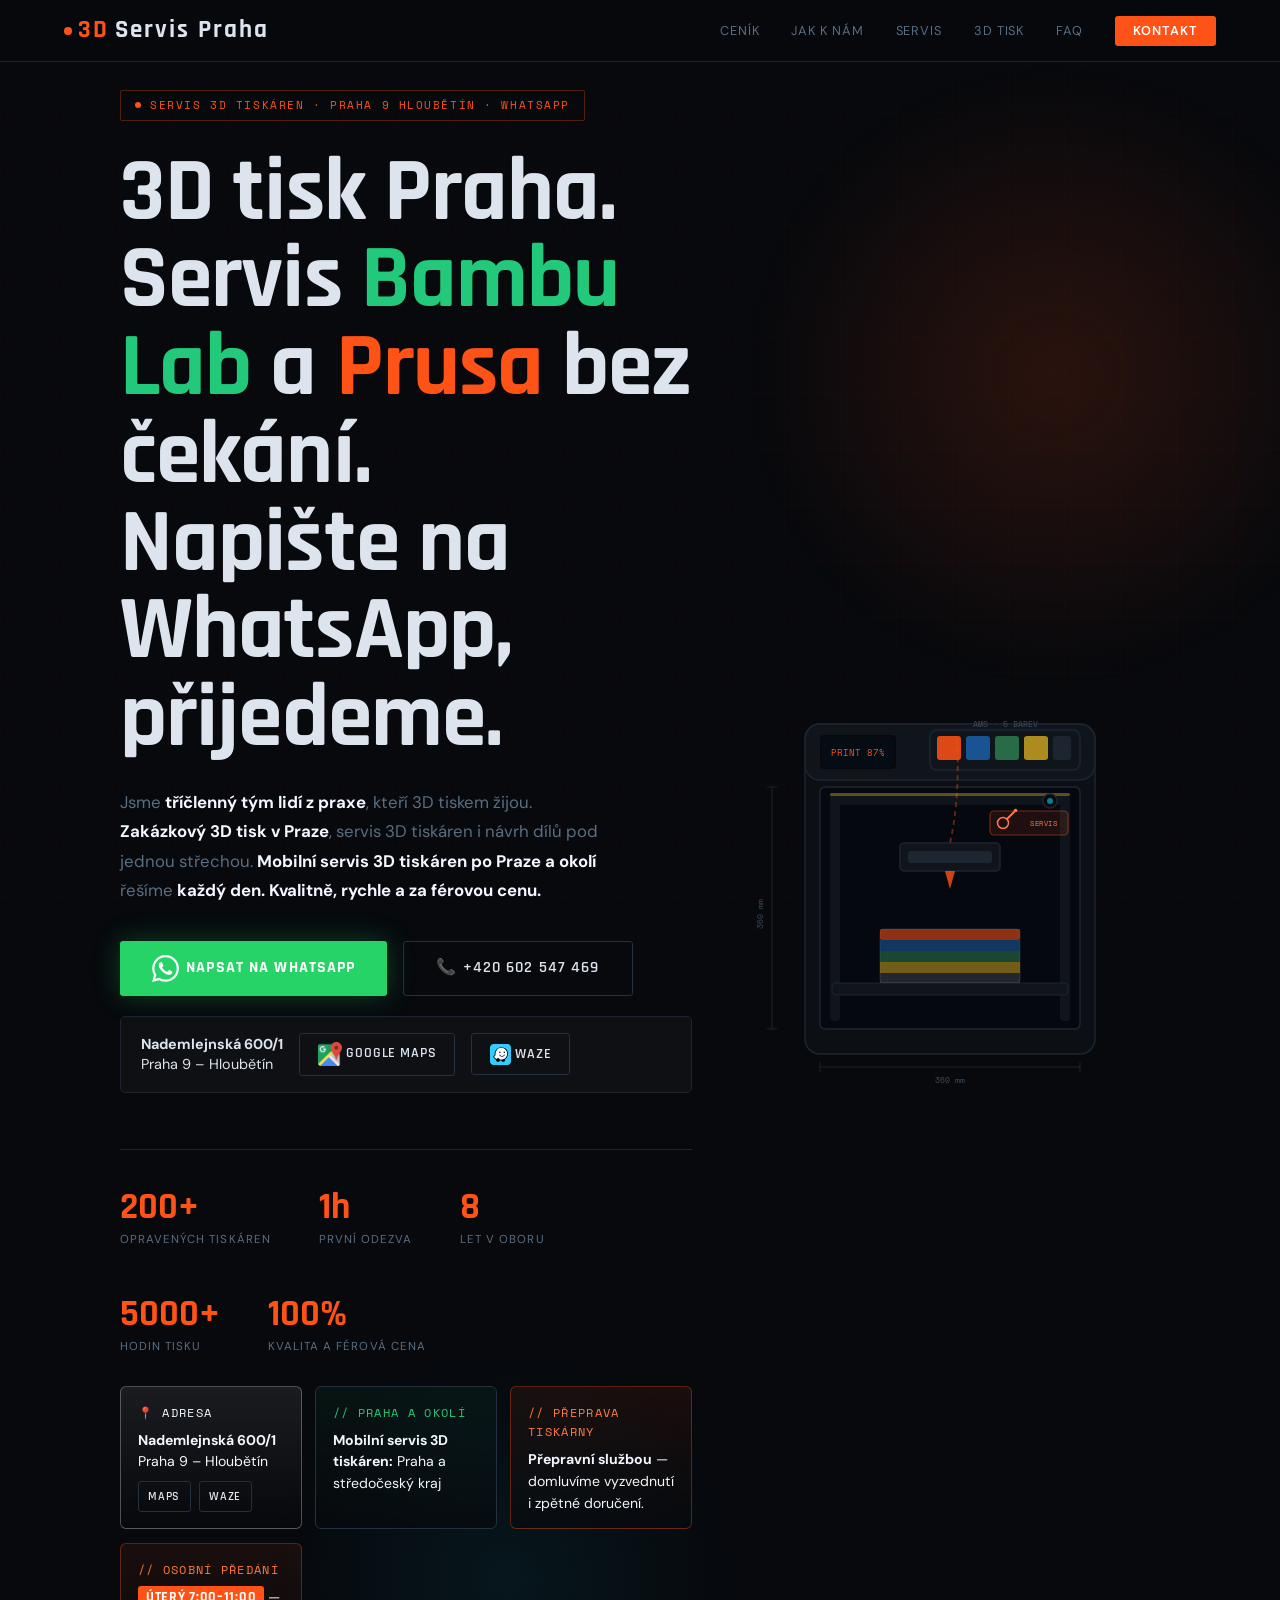
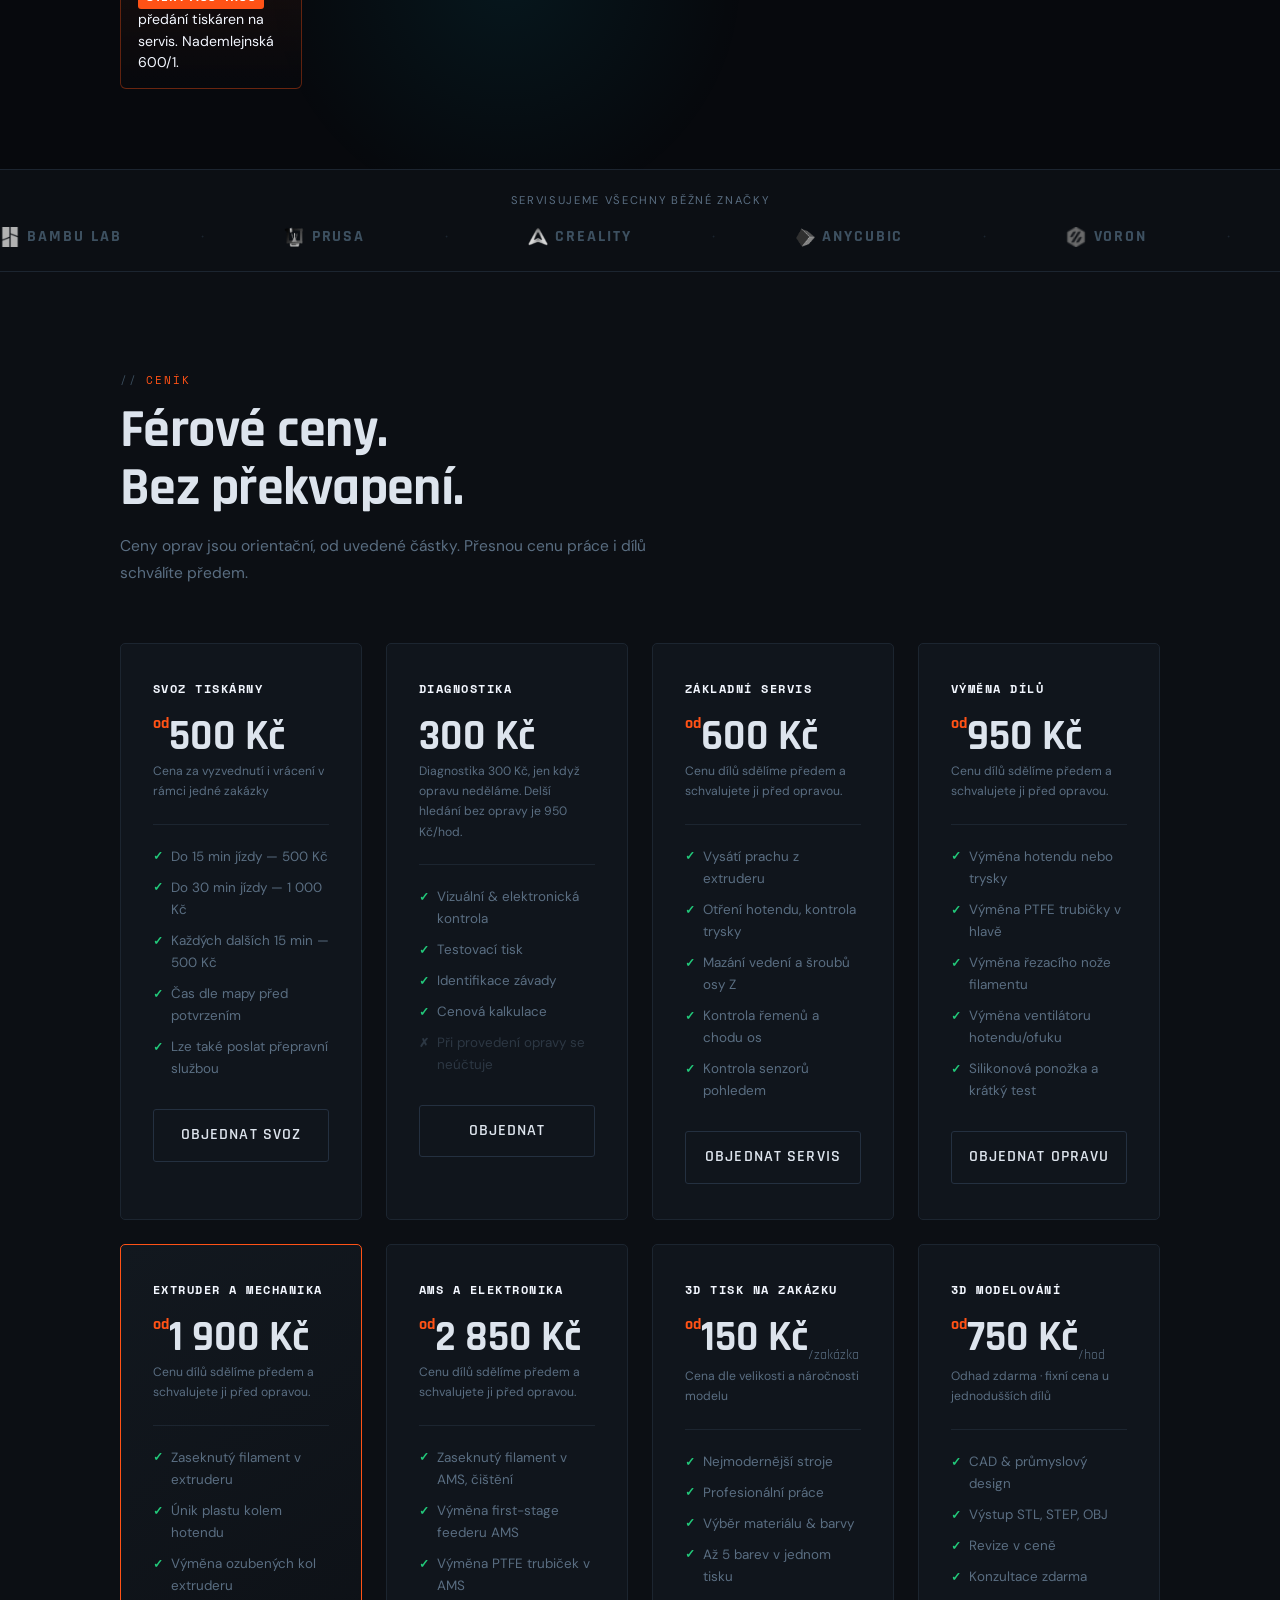
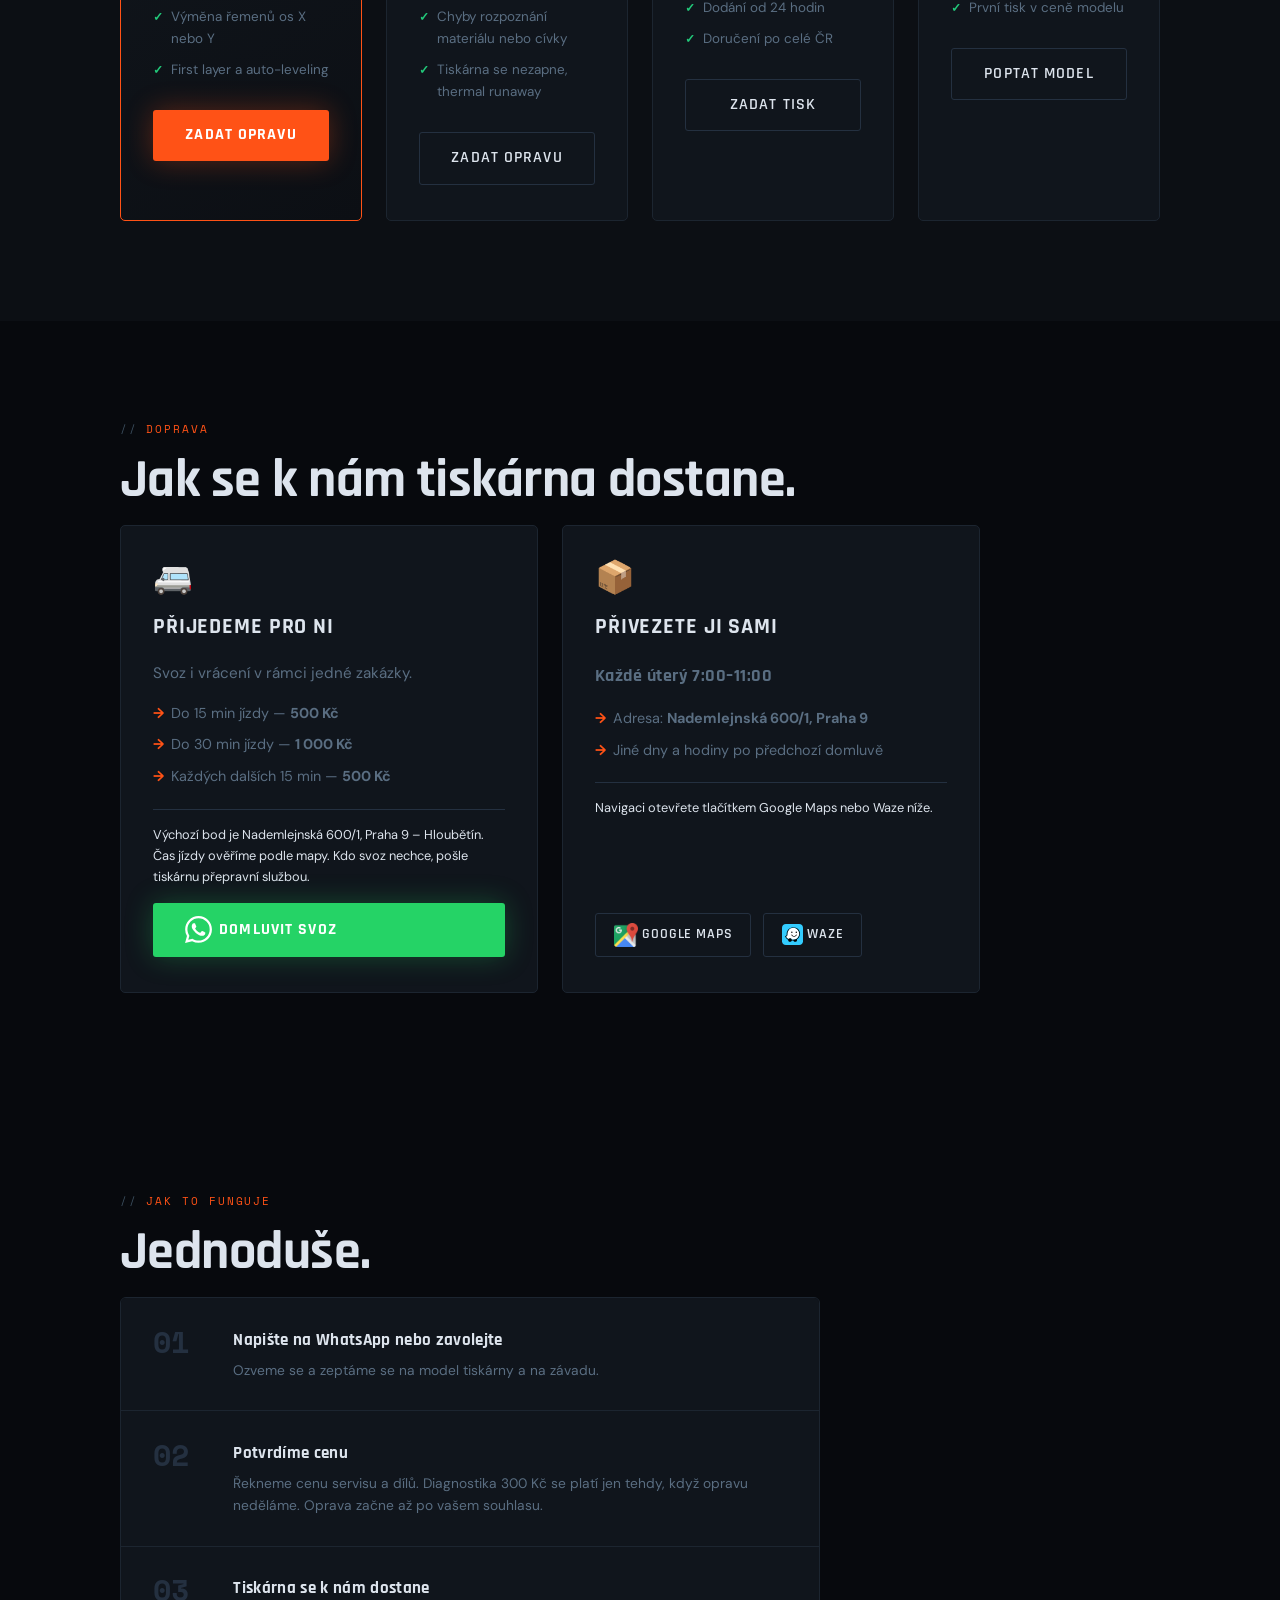
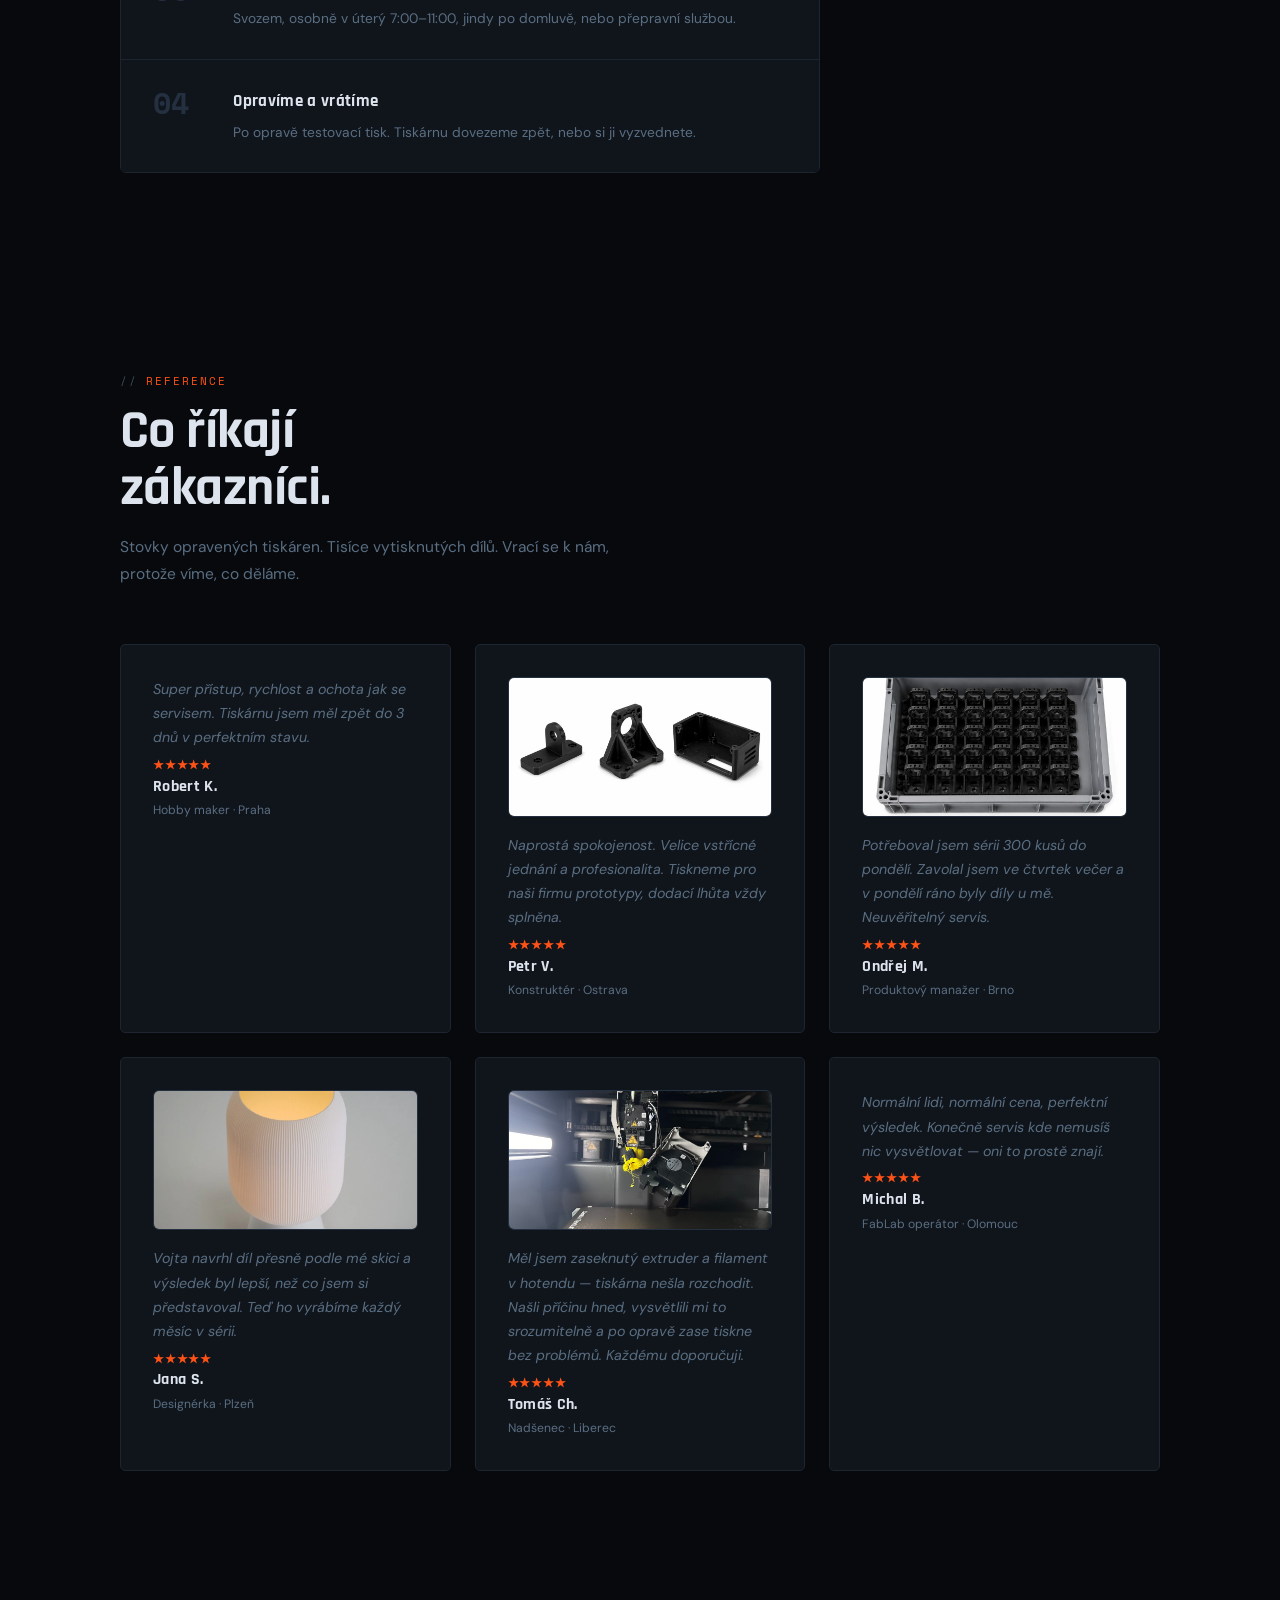
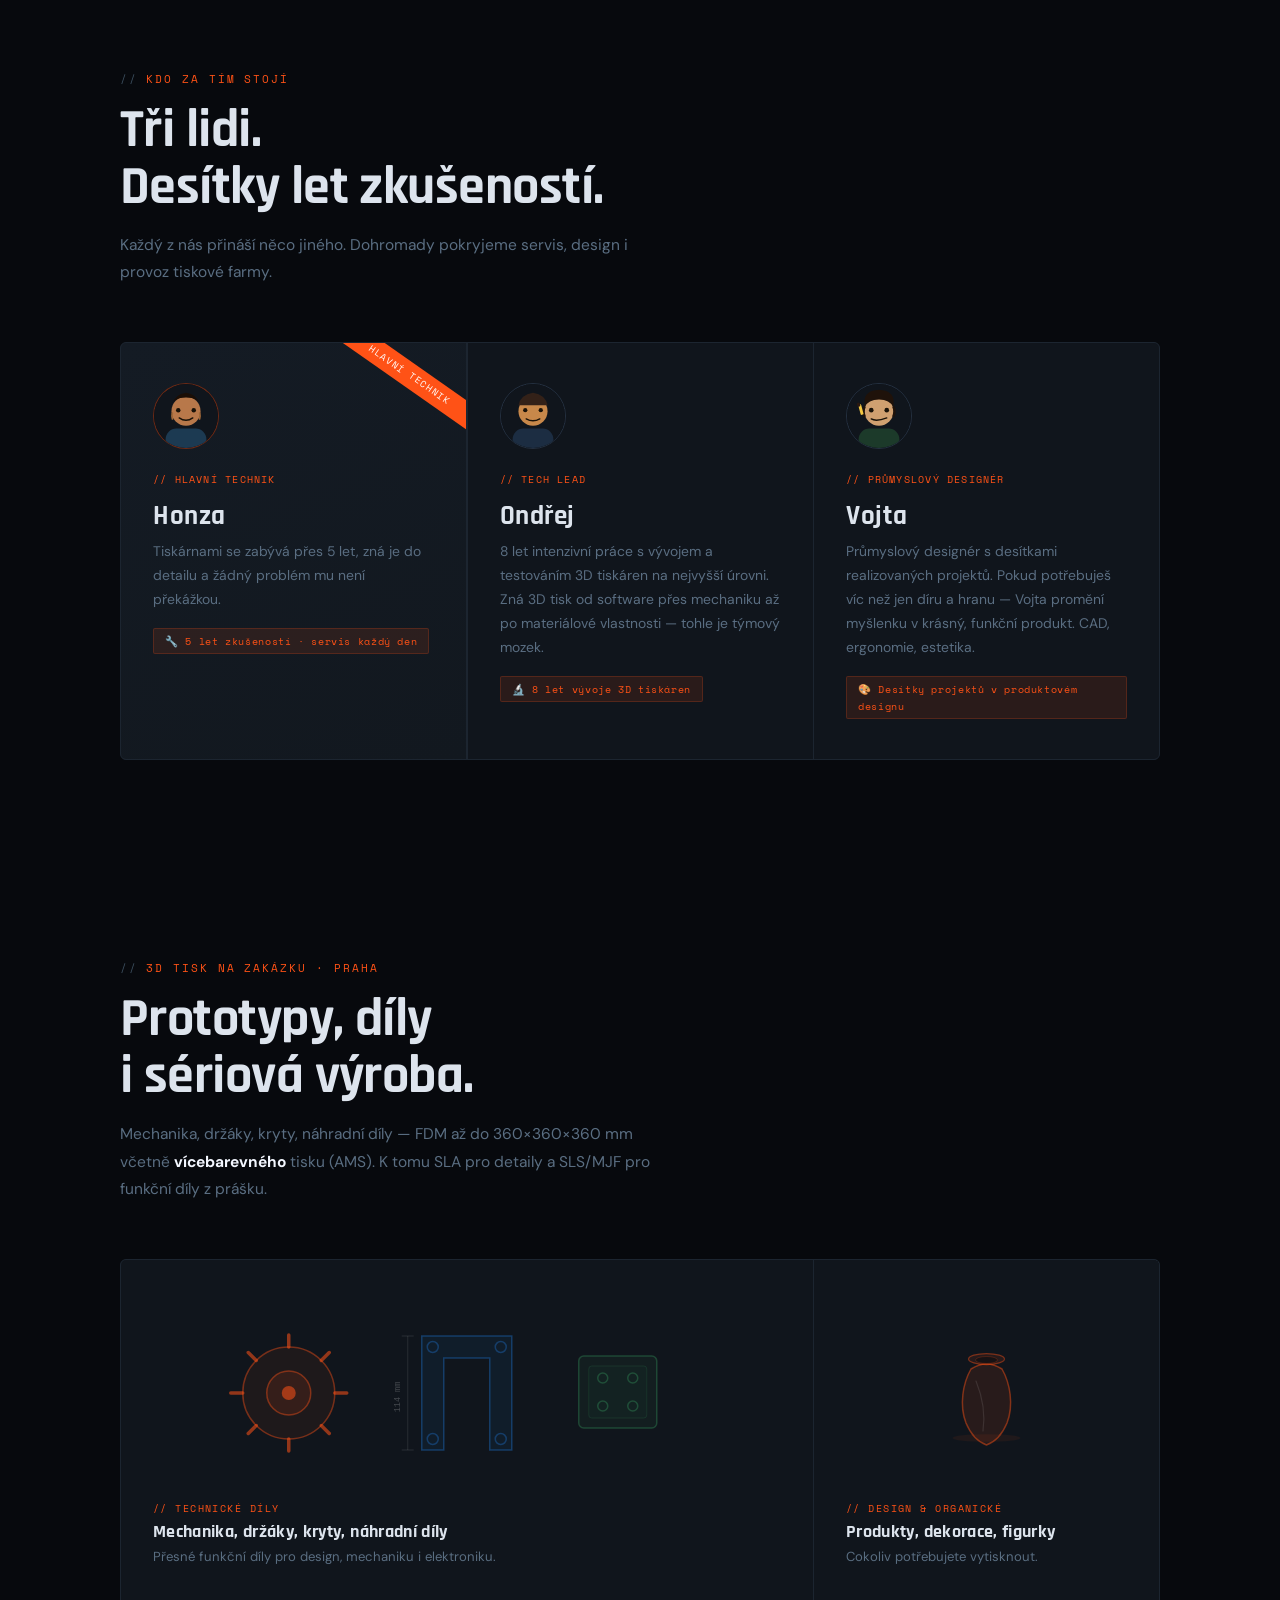
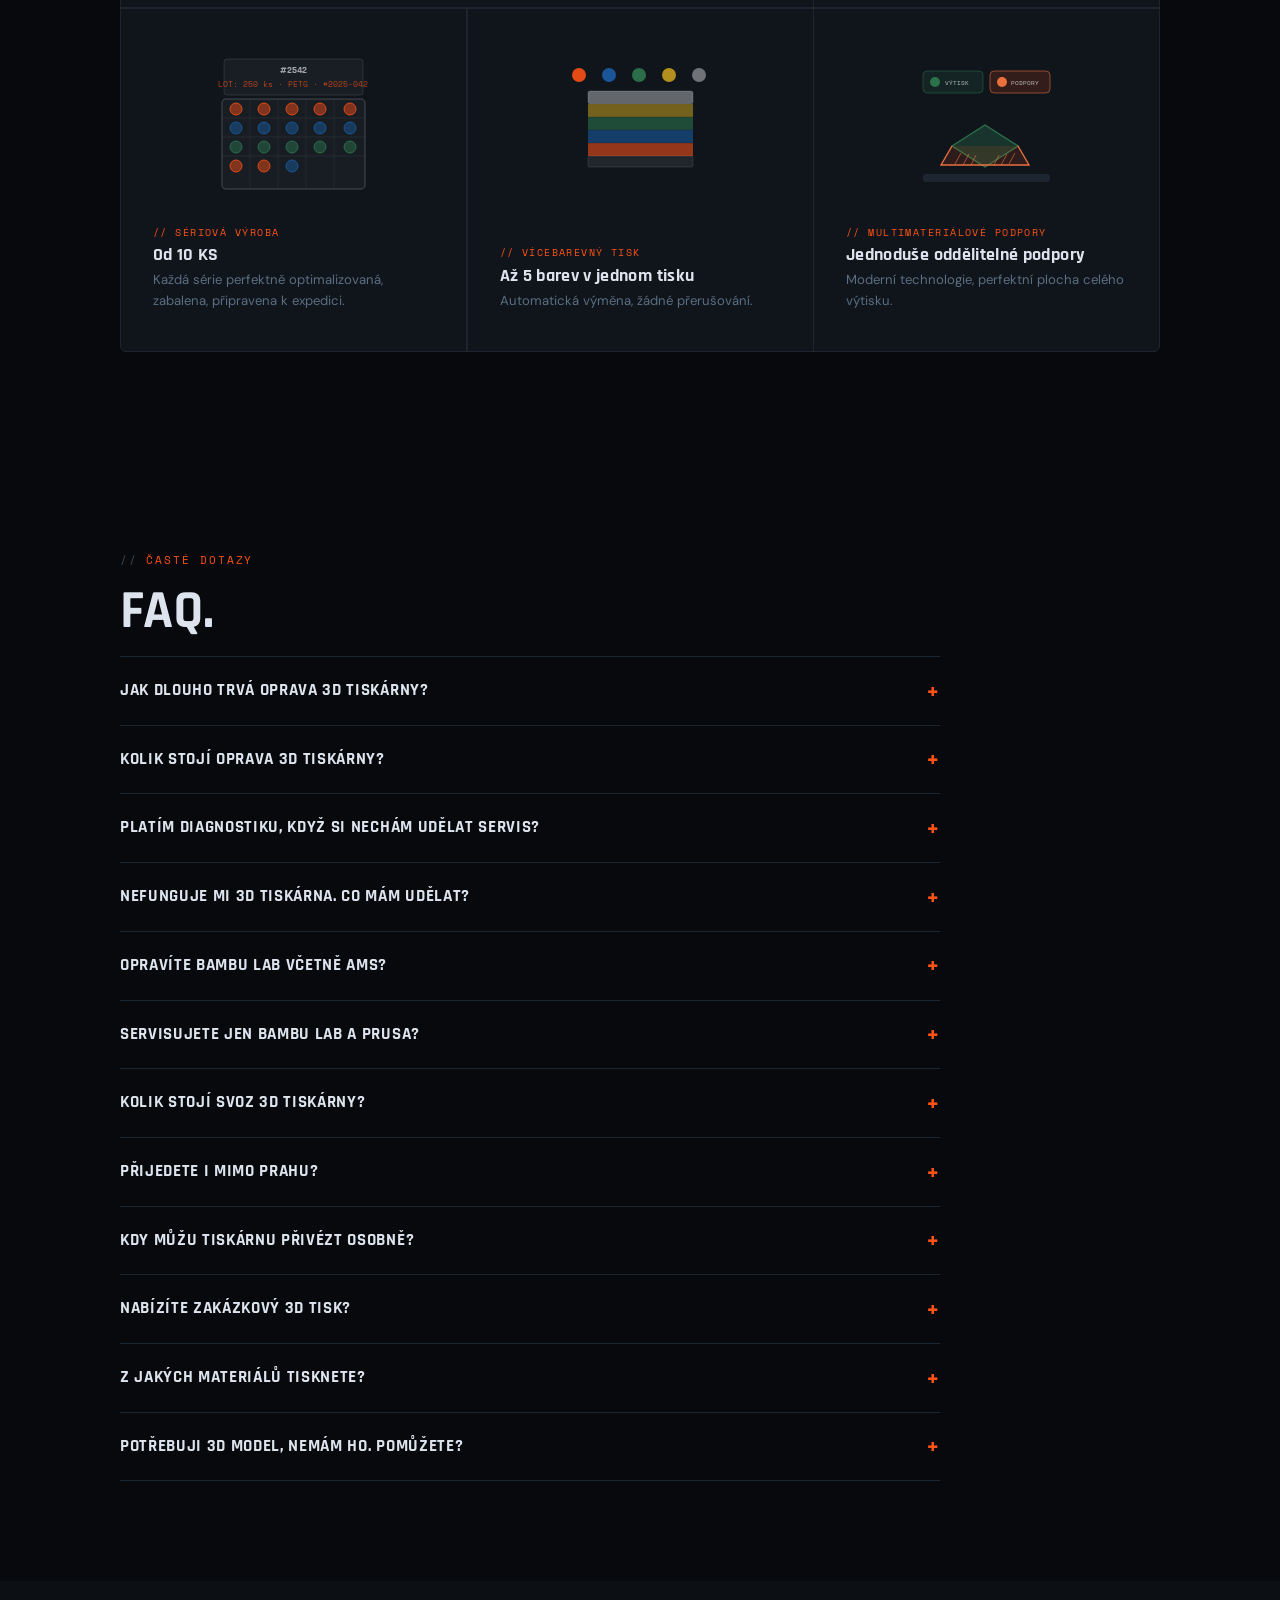
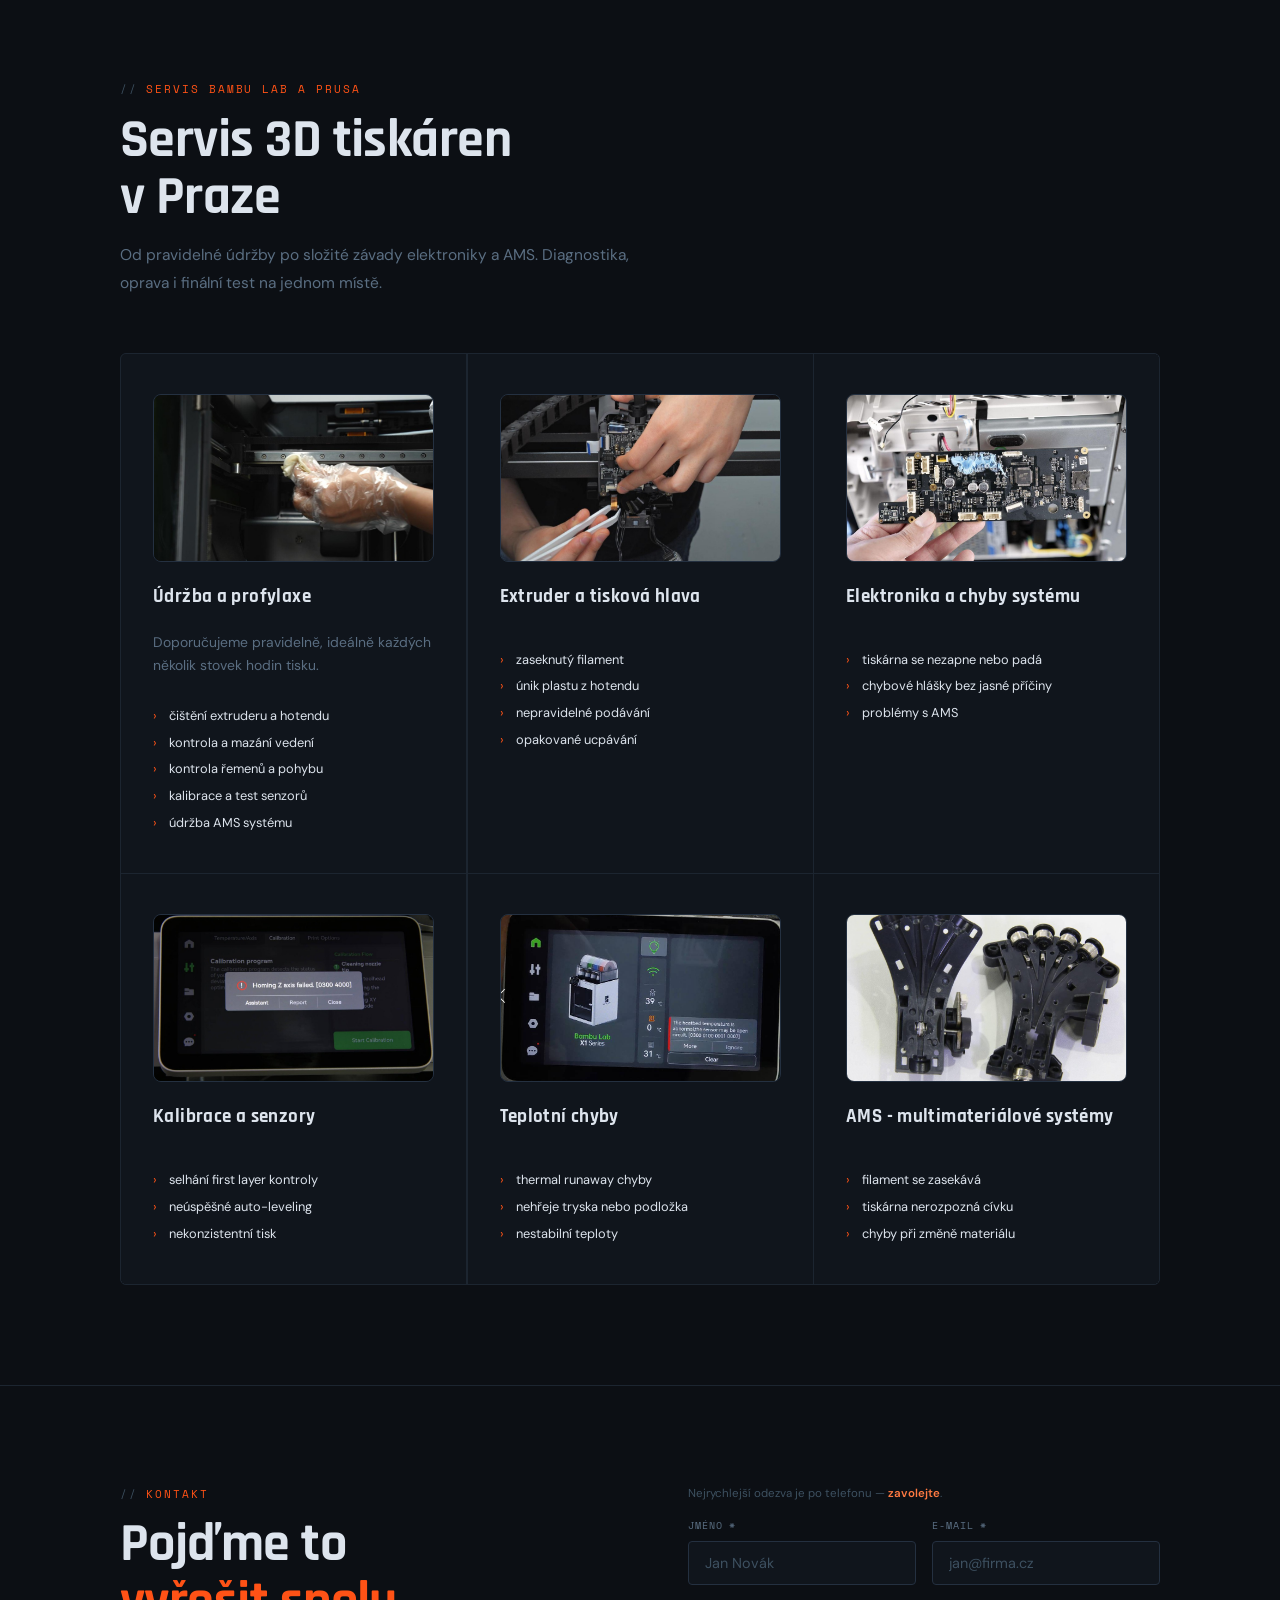
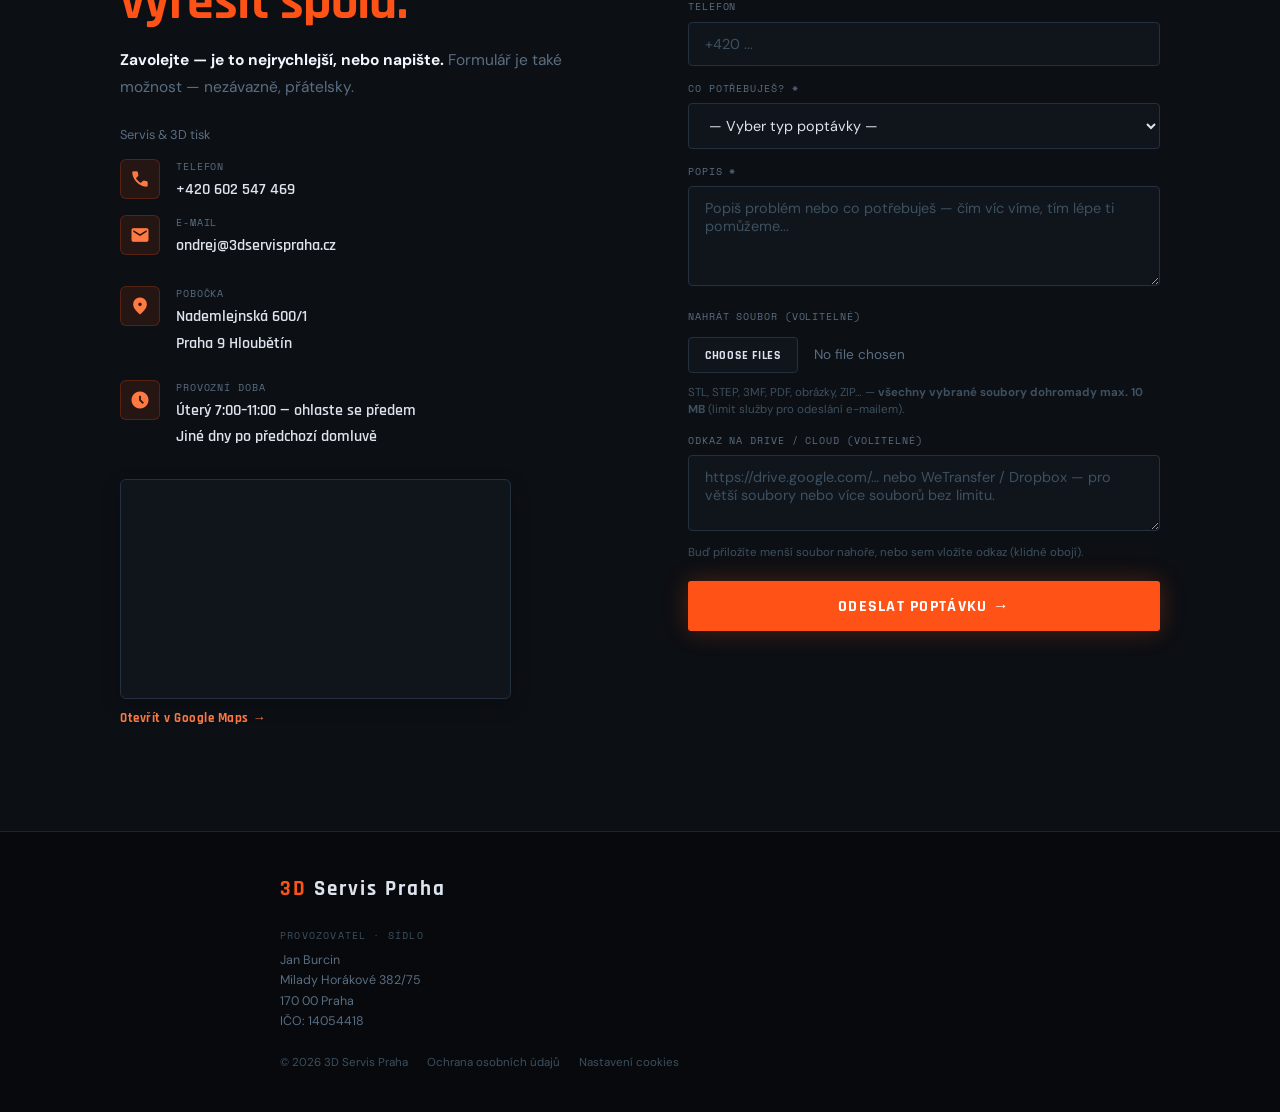
==== index.html @ 525482b3 "Fix Maps/Waze navigation links — address instead of wrong coords Wrong coordinates (50.1021086567425" ====
<!DOCTYPE html>
<html lang="cs">
<head>
<meta charset="UTF-8">
<meta name="viewport" content="width=device-width, initial-scale=1.0">
<title>Servis 3D tiskáren Praha | Bambu Lab a Prusa | 3D Servis Praha</title>
<meta name="description" content="Oprava 3D tiskáren v Praze 9, Nademlejnská 600/1. Bambu Lab, Prusa i další. Diagnostika 300 Kč, čištění od 600 Kč, svoz od 500 Kč. WhatsApp +420 602 547 469. Úterý 7:00–11:00.">
<meta name="keywords" content="servis 3D tiskáren Praha, oprava 3D tiskárny, servis Bambu Lab, servis Prusa, zakázkový 3D tisk Praha, oprava extruderu, AMS servis">
<meta name="robots" content="index,follow,max-snippet:-1,max-image-preview:large">
<link rel="canonical" href="https://www.3dservispraha.cz/">
<!-- Open Graph -->
<meta property="og:type" content="website">
<meta property="og:url" content="https://www.3dservispraha.cz/">
<meta property="og:title" content="Servis 3D tiskáren Praha | Bambu Lab a Prusa | 3D Servis Praha">
<meta property="og:description" content="Oprava 3D tiskáren v Praze 9, Nademlejnská 600/1. Bambu Lab, Prusa i další. Diagnostika 300 Kč, čištění od 600 Kč, svoz od 500 Kč. WhatsApp +420 602 547 469. Úterý 7:00–11:00.">
<meta property="og:image" content="https://www.3dservispraha.cz/assets/brand/og-image.jpg">
<meta property="og:locale" content="cs_CZ">
<!-- Twitter Card -->
<meta name="twitter:card" content="summary_large_image">
<meta name="twitter:title" content="Servis 3D tiskáren Praha | Bambu Lab a Prusa | 3D Servis Praha">
<meta name="twitter:description" content="Oprava 3D tiskáren v Praze 9, Nademlejnská 600/1. Bambu Lab, Prusa i další. Diagnostika 300 Kč, čištění od 600 Kč, svoz od 500 Kč. WhatsApp +420 602 547 469. Úterý 7:00–11:00.">
<meta name="twitter:image" content="https://www.3dservispraha.cz/assets/brand/og-image.jpg">
<link rel="preconnect" href="https://fonts.googleapis.com">
<link href="https://fonts.googleapis.com/css2?family=Rajdhani:wght@400;600;700&family=Space+Mono:wght@400;700&family=DM+Sans:ital,wght@0,300;0,400;0,500;1,400&display=swap" rel="stylesheet">
<link href="https://fonts.googleapis.com/css2?family=Material+Symbols+Outlined:FILL@0;1" rel="stylesheet">
<link rel="stylesheet" href="css/main.css">
<script type="application/ld+json">
{
  "@context": "https://schema.org",
  "@graph": [
    {
      "@type": ["ProfessionalService", "LocalBusiness"],
      "@id": "https://www.3dservispraha.cz/#business",
      "name": "3D Servis Praha",
      "url": "https://www.3dservispraha.cz/",
      "image": "https://www.3dservispraha.cz/assets/brand/og-image.jpg",
      "logo": "https://www.3dservispraha.cz/assets/brand/favicona_3ds_512.png",
      "description": "Servis a opravy 3D tiskáren v Praze 9 – Hloubětín. Specializace Bambu Lab a Prusa. Diagnostika 300 Kč, jen když opravu neděláme. Delší hledání bez opravy 950 Kč za hodinu. Čištění od 600 Kč, výměna dílů od 950 Kč, extruder od 1 900 Kč, AMS od 2 850 Kč. Svoz 500 Kč do 15 minut jízdy, 1 000 Kč do 30 minut a každých dalších 15 minut 500 Kč.",
      "telephone": "+420602547469",
      "email": "ondrej@3dservispraha.cz",
      "currenciesAccepted": "CZK",
      "priceRange": "300-2850 CZK",
      "address": {
        "@type": "PostalAddress",
        "streetAddress": "Nademlejnská 600/1",
        "addressLocality": "Praha 9",
        "postalCode": "198 00",
        "addressCountry": "CZ"
      },
      "geo": {
        "@type": "GeoCoordinates",
        "latitude": 50.1018614,
        "longitude": 14.5279861
      },
      "hasMap": "https://www.google.com/maps/search/?api=1&query=Nademlejnsk%C3%A1+600%2F1%2C+Praha+9+Hloub%C4%9Bt%C3%ADn",
      "openingHoursSpecification": [
        {
          "@type": "OpeningHoursSpecification",
          "dayOfWeek": "Tuesday",
          "opens": "07:00",
          "closes": "11:00"
        }
      ],
      "openingHours": "Tu 07:00-11:00",
      "areaServed": ["Praha", "Středočeský kraj"],
      "knowsAbout": ["Bambu Lab", "Prusa", "AMS", "servis 3D tiskáren", "oprava extruderu", "ucpaná tryska"],
      "contactPoint": {
        "@type": "ContactPoint",
        "telephone": "+420602547469",
        "contactType": "customer service",
        "availableLanguage": "Czech",
        "url": "https://wa.me/420602547469"
      },
      "hasOfferCatalog": {
        "@type": "OfferCatalog",
        "name": "Ceník servisu 3D tiskáren",
        "itemListElement": [
          {
            "@type": "Offer",
            "name": "Diagnostika 3D tiskárny",
            "price": "300",
            "priceCurrency": "CZK",
            "description": "300 Kč, jen když opravu neděláme. Delší hledání bez opravy 950 Kč za hodinu."
          },
          {
            "@type": "Offer",
            "name": "Čištění 3D tiskárny",
            "price": "600",
            "priceCurrency": "CZK",
            "description": "Od 600 Kč."
          },
          {
            "@type": "Offer",
            "name": "Výměna dílů",
            "price": "950",
            "priceCurrency": "CZK",
            "description": "Od 950 Kč. Cenu dílů sdělíme předem a schvalujete ji před opravou."
          },
          {
            "@type": "Offer",
            "name": "Extruder a mechanika",
            "price": "1900",
            "priceCurrency": "CZK",
            "description": "Od 1 900 Kč."
          },
          {
            "@type": "Offer",
            "name": "AMS a elektronika",
            "price": "2850",
            "priceCurrency": "CZK",
            "description": "Od 2 850 Kč."
          },
          {
            "@type": "Offer",
            "name": "Svoz tiskárny",
            "price": "500",
            "priceCurrency": "CZK",
            "description": "500 Kč do 15 minut jízdy, 1 000 Kč do 30 minut, každých dalších 15 minut 500 Kč. V ceně vyzvednutí i vrácení."
          },
          {
            "@type": "Offer",
            "name": "Zakázkový 3D tisk",
            "price": "150",
            "priceCurrency": "CZK",
            "description": "Od 150 Kč za zakázku. Dodání od 24 hodin."
          }
        ]
      }
    },
    {
      "@type": "FAQPage",
      "mainEntity": [
        {
          "@type": "Question",
          "name": "Jak dlouho trvá oprava 3D tiskárny?",
          "acceptedAnswer": {"@type": "Answer", "text": "Diagnostika do 24 hodin. Běžná oprava 2 až 5 pracovních dnů. Expresní oprava do 48 hodin na vyžádání, když jsou díly skladem."}
        },
        {
          "@type": "Question",
          "name": "Kolik stojí oprava 3D tiskárny?",
          "acceptedAnswer": {"@type": "Answer", "text": "Diagnostika je 300 Kč, jen když opravu neděláme. Delší hledání bez opravy je 950 Kč/hod. Čištění od 600 Kč, výměna dílů od 950 Kč, extruder a mechanika od 1 900 Kč, AMS a elektronika od 2 850 Kč. Přesnou cenu práce i dílů schválíte před opravou."}
        },
        {
          "@type": "Question",
          "name": "Platím diagnostiku, když si nechám udělat servis?",
          "acceptedAnswer": {"@type": "Answer", "text": "Ne. 300 Kč platí jen tehdy, když opravu neděláme. Delší hledání bez opravy je 950 Kč/hod."}
        },
        {
          "@type": "Question",
          "name": "Servisujete jen Bambu Lab a Prusa?",
          "acceptedAnswer": {"@type": "Answer", "text": "Ne. Opravujeme i Creality, Anycubic, Voron, Raise3D, Elegoo, Qidi a další. Na Bambu Lab a Prusa se specializujeme."}
        },
        {
          "@type": "Question",
          "name": "Kolik stojí svoz 3D tiskárny?",
          "acceptedAnswer": {"@type": "Answer", "text": "500 Kč do 15 minut jízdy a 1 000 Kč do 30 minut jízdy od servisu na Nademlejnské 600/1 v Praze 9. Každých dalších 15 minut je 500 Kč. V ceně je vyzvednutí i vrácení."}
        },
        {
          "@type": "Question",
          "name": "Kdy můžu tiskárnu přivézt osobně?",
          "acceptedAnswer": {"@type": "Answer", "text": "Každé úterý od 7:00 do 11:00 na adrese Nademlejnská 600/1, Praha 9 – Hloubětín. Jiné dny a hodiny po předchozí domluvě."}
        },
        {
          "@type": "Question",
          "name": "Opravíte Bambu Lab včetně AMS?",
          "acceptedAnswer": {"@type": "Answer", "text": "Ano. Řešíme ucpaný hotend, extruder, řemeny i AMS: zaseknutý filament, feeder, PTFE a chyby při změně materiálu. Ceny práce jsou v ceníku na této stránce."}
        },
        {
          "@type": "Question",
          "name": "Přijedete i mimo Prahu?",
          "acceptedAnswer": {"@type": "Answer", "text": "Svoz i vrácení stojí 500 Kč do 15 minut jízdy a 1 000 Kč do 30 minut jízdy od adresy Nademlejnská 600/1, Praha 9 – Hloubětín. Každých dalších 15 minut je 500 Kč. Čas ověříme podle mapy. Kdo svoz nechce, pošle tiskárnu přepravní službou."}
        }
      ]
    }
  ]
}
</script>
</head>
<body>

<!-- NAV -->
<nav>
  <a class="logo" href="#"><div class="logo-dot"></div><span class="logo-3d">3D</span> Servis Praha</a>
  <ul class="nav-links">
    <li><a href="#cenik">Ceník</a></li>
    <li><a href="#jak-k-nam">Jak k nám</a></li>
    <li><a href="#opravy">Servis</a></li>
    <li><a href="#galerie">3D tisk</a></li>
    <li><a href="#faq">FAQ</a></li>
    <li><a href="#kontakt" class="nav-cta">Kontakt</a></li>
  </ul>
</nav>

<!-- HERO -->
<section id="hero">
  <div class="hero-glow"></div>
  <div class="hero-glow2"></div>
  <div>
    <div class="hero-tag">Servis 3D tiskáren · Praha 9 Hloubětín · WhatsApp</div>
    <h1>3D tisk Praha.<br>Servis <span class="accg">Bambu Lab</span> a <span class="acc">Prusa</span> bez čekání.<br>Napište na WhatsApp, přijedeme.</h1>
    <p class="hero-lead">Jsme <span class="sub-strong">tříčlenný tým lidí z praxe</span>, kteří 3D tiskem žijou. <span class="sub-strong">Zakázkový 3D tisk v Praze</span>, servis 3D tiskáren i návrh dílů pod jednou střechou. <span class="sub-strong">Mobilní servis 3D tiskáren po Praze a okolí</span> řešíme <span class="sub-strong">každý den. Kvalitně, rychle a za férovou cenu.</span></p>
    <div class="hero-btns">
      <a href="https://wa.me/420602547469?text=Dobr%C3%BD%20den%2C%20pot%C5%99ebuji%20servis%203D%20tisk%C3%A1rny." class="btn-wa" target="_blank" rel="noopener"><svg xmlns="http://www.w3.org/2000/svg" viewBox="0 0 509 511.514" width="27" height="27" style="vertical-align:middle;margin-right:.45em;flex-shrink:0"><path fill="#fff" d="M434.762 74.334C387.553 26.81 323.245 0 256.236 0h-.768C115.795.001 2.121 113.696 2.121 253.456l.001.015a253.516 253.516 0 0033.942 126.671L0 511.514l134.373-35.269a253.416 253.416 0 00121.052 30.9h.003.053C395.472 507.145 509 393.616 509 253.626c0-67.225-26.742-131.727-74.252-179.237l.014-.055zM255.555 464.453c-37.753 0-74.861-10.22-107.293-29.479l-7.72-4.602-79.741 20.889 21.207-77.726-4.984-7.975c-21.147-33.606-32.415-72.584-32.415-112.308 0-116.371 94.372-210.743 210.741-210.743 56.011 0 109.758 22.307 149.277 61.98a210.93 210.93 0 0161.744 149.095c0 116.44-94.403 210.869-210.844 210.869h.028zm115.583-157.914c-6.363-3.202-37.474-18.472-43.243-20.593-5.769-2.121-10.01-3.202-14.315 3.203-4.305 6.404-16.373 20.593-20.063 24.855-3.69 4.263-7.401 4.815-13.679 1.612-6.278-3.202-26.786-9.883-50.899-31.472a192.748 192.748 0 01-35.411-43.867c-3.712-6.363-.404-9.777 2.82-12.873 3.224-3.096 6.363-7.381 9.48-11.092a41.58 41.58 0 006.357-10.597 11.678 11.678 0 00-.508-11.09c-1.718-3.18-14.444-34.357-19.534-47.06-5.09-12.703-10.37-10.603-14.272-10.901-3.902-.297-7.911-.19-12.089-.19a23.322 23.322 0 00-16.964 7.911c-5.707 6.298-22.1 21.673-22.1 52.849s22.671 61.249 25.852 65.532c3.182 4.284 44.663 68.227 108.288 95.649 15.099 6.489 26.891 10.392 36.053 13.403a87.504 87.504 0 0025.216 3.718c4.905 0 9.82-.416 14.65-1.237 12.174-1.782 37.453-15.291 42.776-30.073s5.303-27.57 3.711-30.093c-1.591-2.524-5.704-4.369-12.088-7.615l-.038.021z"/></svg>Napsat na WhatsApp</a>
      <a href="tel:+420602547469" class="btn-g">📞 +420 602 547 469</a>
    </div>
    <div class="hero-address">
      <div class="hero-address-text"><strong>Nademlejnská 600/1</strong><br>Praha 9 – Hloubětín</div>
      <a href="https://www.google.com/maps/dir/?api=1&destination=Nademlejnsk%C3%A1+600%2F1%2C+Praha+9+Hloub%C4%9Bt%C3%ADn&travelmode=driving" class="btn-nav" target="_blank" rel="noopener"><img src="[data-uri]" width="24" height="24" alt="" style="vertical-align:middle;margin-right:.35em;flex-shrink:0;border-radius:3px">Google Maps</a>
      <a href="https://waze.com/ul?q=Nademlejnsk%C3%A1+600%2F1%2C+Praha+9&navigate=yes" class="btn-nav" target="_blank" rel="noopener"><svg xmlns="http://www.w3.org/2000/svg" viewBox="0 0 1000 1000" width="21" height="21" style="vertical-align:middle;margin-right:.35em;flex-shrink:0"><path style="fill:#33CCFF" d="M819.1,1000H180.9C81,1000,0,919,0,819.1V180.9C0,81,81,0,180.9,0h638.2C919,0,1000,81,1000,180.9v638.2C1000,919,919,1000,819.1,1000z"/><path style="fill:#fff" d="M539.4,184.3c-87.2,0-168.5,39.2-223.3,108.7c-38.2,49-58.8,109.7-58.8,171.4v51.9c0,22.5-8.8,44.1-23.5,59.7c-11.7,11.8-26.4,20.6-42.1,24.5c5.9,14.7,19.6,37.2,44.1,61.7c20.6,21.5,45.1,39.2,71.5,51.9v-1c16.6-25.5,44.1-40.2,74.4-40.2c5.9,0,10.8,1,16.7,2c35.3,6.9,62.7,34.3,69.5,68.6h72.5c75.4,0,146.9-31.3,198.8-82.3C819.5,580.9,844,460.5,800,356.6C755.9,251.8,654,184.3,539.4,184.3z"/><path style="fill:#000001" d="M539.4,149c-97,0-188,43.1-249.8,120.5c-44.1,55.8-67.6,124.4-67.6,195.9v50.9c0,26.4-18.6,50.9-54.8,52.9c-8.8,0-15.7,6.9-16.6,15.7c-1,23.5,24.5,67.6,59.7,102.8c24.5,24.5,52.9,44.1,83.2,59.7c-9.8,53.9,32.3,102.8,87.2,102.8h1c42.1,0,77.4-29.4,86.2-69.5h73.5c7.8,40.2,43.1,69.5,86.2,69.5c9.8,0,20.6-2,30.4-4.9c24.5-7.8,43.1-26.4,51.9-50.9c7.8-22.5,6.9-45,0-63.7c19.6-12.7,37.2-26.4,53.9-43.1c59.7-58.8,93-139.1,93-222.3c0-84.2-33.3-162.6-93-222.3C704,181.3,623.7,149,539.4,149z M539.4,184.3c113.6,0,216.5,68.6,260.5,173.4c44.1,104.8,19.6,225.3-60.7,304.6c-51.9,51.9-123.4,82.3-198.8,82.3h-72.5c-6.9-35.3-34.3-61.7-69.5-68.6c-5.9-1-10.8-2-16.7-2c-29.4,0-57.8,14.7-74.4,40.2v1c-26.4-13.7-50-31.4-71.5-51.9c-24.5-24.5-38.2-48-44.1-61.7c16.7-3.9,30.4-12.7,42.1-24.5c14.7-16.7,23.5-37.2,23.5-59.7v-51.9c0-61.7,20.6-122.4,58.8-171.4C371,222.5,452.3,184.3,539.4,184.3z"/><path style="fill:#000001" d="M680.5,358.6c-19.6,0-35.3,15.7-35.3,35.3c0,19.6,15.7,35.3,35.3,35.3c19.6,0,35.3-15.7,35.3-35.3C715.7,374.3,700.1,358.6,680.5,358.6z"/><path style="fill:#000001" d="M468.9,358.6c-19.6,0-35.3,15.7-35.3,35.3c0,19.6,15.7,35.3,35.3,35.3s35.3-15.7,35.3-35.3C504.2,374.3,488.5,358.6,468.9,358.6z"/><path style="fill:#000001" d="M463,498.6c-12.7,0-21.5,12.7-15.7,24.5c23.5,49,72.5,80.3,127.3,80.3c54.8,0,103.8-31.3,127.3-80.3c4.9-11.7-2.9-24.5-15.7-24.5c-6.9,0-12.7,3.9-15.7,9.8c-17.6,36.2-54.8,59.7-95,59.7c-41.1,0-78.3-23.5-95-59.7C476.8,502.6,470.9,498.6,463,498.6z"/></svg>Waze</a>
    </div>
    <div class="hero-stats">
      <div><div class="stat-n" data-target="200">0+</div><div class="stat-l">Opravených tiskáren</div></div>
      <div><div class="stat-n" data-target="1">0h</div><div class="stat-l">První odezva</div></div>
      <div><div class="stat-n" data-target="8">0</div><div class="stat-l">let v oboru</div></div>
      <div><div class="stat-n" data-target="5000">0+</div><div class="stat-l">hodin tisku</div></div>
      <div><div class="stat-n" data-target="100">0%</div><div class="stat-l">kvalita a férová cena</div></div>
    </div>
    <div class="hero-logistics">
      <div class="hero-branch">
        <div class="hero-branch-label">📍 Adresa</div>
        <div class="hero-branch-note"><strong>Nademlejnská 600/1</strong><br>Praha 9 – Hloubětín</div>
        <div style="display:flex;gap:.5rem;margin-top:.5rem">
          <a href="https://www.google.com/maps/dir/?api=1&destination=Nademlejnsk%C3%A1+600%2F1%2C+Praha+9+Hloub%C4%9Bt%C3%ADn&travelmode=driving" class="btn-nav" target="_blank" rel="noopener" style="font-size:.73rem;padding:.3rem .6rem">Maps</a>
          <a href="https://waze.com/ul?q=Nademlejnsk%C3%A1+600%2F1%2C+Praha+9&navigate=yes" class="btn-nav" target="_blank" rel="noopener" style="font-size:.73rem;padding:.3rem .6rem">Waze</a>
        </div>
      </div>
      <div class="hero-map">
        <div class="hero-map-label">// PRAHA A OKOLÍ</div>
        <div class="hero-map-note"><strong>Mobilní servis 3D tiskáren:</strong> Praha a středočeský kraj</div>
      </div>
      <div class="hero-ship">
        <div class="hero-ship-label">// Přeprava tiskárny</div>
        <div class="hero-ship-note"><strong>Přepravní službou</strong> — domluvíme vyzvednutí i zpětné doručení.</div>
      </div>
      <div class="hero-ship">
        <div class="hero-ship-label">// Osobní předání</div>
        <div class="hero-ship-note"><strong class="utery-badge">Úterý 7:00–11:00</strong> — předání tiskáren na servis. Nademlejnská 600/1.</div>
      </div>
    </div>
  </div>
  <div class="hero-vis">
    <svg width="400" height="420" viewBox="0 0 400 420" fill="none" xmlns="http://www.w3.org/2000/svg">
      <rect x="55" y="45" width="290" height="330" rx="15" fill="#0c0f14" stroke="#1c2530" stroke-width="1.5"/>
      <rect x="55" y="45" width="290" height="56" rx="15" fill="#10151c" stroke="#1c2530" stroke-width="1.5"/>
      <!-- screen -->
      <rect x="70" y="56" width="76" height="34" rx="4" fill="#07090d"/>
      <rect x="72" y="58" width="72" height="30" rx="3" fill="#060c14"/>
      <text x="108" y="77" font-family="'Space Mono',monospace" font-size="9" fill="#ff5216" text-anchor="middle">PRINT 87%</text>
      <!-- AMS top -->
      <rect x="180" y="51" width="150" height="40" rx="7" fill="#10151c" stroke="#1c2530" stroke-width="1.5"/>
      <rect x="187" y="57" width="24" height="24" rx="3" fill="#ff5216" opacity=".85"/>
      <rect x="216" y="57" width="24" height="24" rx="3" fill="#1a5fa8" opacity=".85"/>
      <rect x="245" y="57" width="24" height="24" rx="3" fill="#2d7a4f" opacity=".85"/>
      <rect x="274" y="57" width="24" height="24" rx="3" fill="#c8a020" opacity=".85"/>
      <rect x="303" y="57" width="18" height="24" rx="3" fill="#1c2530"/>
      <text x="255" y="48" font-family="'Space Mono',monospace" font-size="7.5" fill="#3d5060" text-anchor="middle">AMS · 5 BAREV</text>
      <!-- chamber -->
      <rect x="70" y="108" width="260" height="242" rx="5" fill="#060810" stroke="#1c2530" stroke-width="1.5"/>
      <!-- rails -->
      <rect x="80" y="116" width="10" height="226" rx="4" fill="#10151c"/>
      <rect x="310" y="116" width="10" height="226" rx="4" fill="#10151c"/>
      <rect x="80" y="116" width="240" height="10" rx="4" fill="#10151c"/>
      <!-- carriage -->
      <rect x="150" y="164" width="100" height="28" rx="4" fill="#10151c" stroke="#1c2530" stroke-width="1.5"/>
      <rect x="158" y="172" width="84" height="12" rx="3" fill="#1c2530"/>
      <!-- nozzle -->
      <path d="M195 192 L200 210 L205 192" fill="#ff5216" opacity=".8"/>
      <!-- filament path -->
      <path d="M207 60 Q210 120 200 164" stroke="#ff5216" stroke-width="1.8" stroke-dasharray="5,4" fill="none" opacity=".4"/>
      <!-- bed -->
      <rect x="82" y="304" width="236" height="12" rx="4" fill="#10151c" stroke="#1c2530" stroke-width="1"/>
      <!-- 5-color object -->
      <rect x="130" y="250" width="140" height="54" rx="3" fill="transparent" stroke="#1c2530" stroke-width="1"/>
      <rect x="130" y="250" width="140" height="11" rx="2" fill="#ff5216" opacity=".55"/>
      <rect x="130" y="261" width="140" height="11" fill="#1a5fa8" opacity=".55"/>
      <rect x="130" y="272" width="140" height="11" fill="#2d7a4f" opacity=".55"/>
      <rect x="130" y="283" width="140" height="11" fill="#c8a020" opacity=".55"/>
      <rect x="130" y="294" width="140" height="10" rx="0" fill="rgba(255,255,255,.12)"/>
      <!-- LED bar -->
      <rect x="80" y="114" width="240" height="3" rx="1.5" fill="#c8a020" opacity=".45"/>
      <!-- camera -->
      <circle cx="300" cy="122" r="7" fill="#07090d" stroke="#1c2530" stroke-width="1.5"/>
      <circle cx="300" cy="122" r="3" fill="#00cfee" opacity=".6"/>
      <!-- service badge -->
      <rect x="240" y="132" width="78" height="24" rx="4" fill="rgba(255,82,22,.1)" stroke="rgba(255,82,22,.42)" stroke-width="1.2"/>
      <circle cx="253" cy="144" r="5.5" fill="none" stroke="#ff7a42" stroke-width="1.5"/>
      <path d="M257 140 L264 133" stroke="#ff7a42" stroke-width="1.8" stroke-linecap="round"/>
      <circle cx="265.5" cy="131.5" r="1.8" fill="#ff7a42"/>
      <text x="280" y="147" font-family="'Space Mono',monospace" font-size="7.2" fill="#ff7a42" letter-spacing=".08em">SERVIS</text>
      <!-- dim annotations -->
      <line x1="22" y1="108" x2="22" y2="350" stroke="#1c2530" stroke-width="1"/>
      <line x1="17" y1="108" x2="27" y2="108" stroke="#1c2530" stroke-width="1"/>
      <line x1="17" y1="350" x2="27" y2="350" stroke="#1c2530" stroke-width="1"/>
      <text x="13" y="235" font-family="'Space Mono',monospace" font-size="8" fill="#3d5060" text-anchor="middle" transform="rotate(-90,13,235)">360 mm</text>
      <line x1="70" y1="388" x2="330" y2="388" stroke="#1c2530" stroke-width="1"/>
      <line x1="70" y1="383" x2="70" y2="393" stroke="#1c2530" stroke-width="1"/>
      <line x1="330" y1="383" x2="330" y2="393" stroke="#1c2530" stroke-width="1"/>
      <text x="200" y="404" font-family="'Space Mono',monospace" font-size="8" fill="#3d5060" text-anchor="middle">360 mm</text>
    </svg>
  </div>
</section>

<!-- BRAND BAR -->
<div class="brand-bar">
  <div class="brand-label">SERVISUJEME všechny běžné značky</div>
  <div style="overflow:hidden">
    <div class="brand-scroll">
      <span class="brand-with-text"><img class="brand-logo" src="assets/logos/bambulab.ico" alt="Bambu Lab"><span class="brand-item">Bambu Lab</span></span>
      <span class="brand-sep" aria-hidden="true">·</span>
      <span class="brand-with-text"><img class="brand-logo" src="assets/logos/prusa.ico" alt="Prusa"><span class="brand-item">Prusa</span></span>
      <span class="brand-sep" aria-hidden="true">·</span>
      <span class="brand-with-text"><img class="brand-logo" src="assets/logos/creality.ico" alt="Creality"><span class="brand-item">Creality</span></span>
      <span class="brand-sep" aria-hidden="true">·</span>
      <span class="brand-with-text"><img class="brand-logo" src="assets/logos/anycubic.png" alt="Anycubic"><span class="brand-item">Anycubic</span></span>
      <span class="brand-sep" aria-hidden="true">·</span>
      <span class="brand-with-text"><img class="brand-logo" src="assets/logos/voron.ico" alt="Voron"><span class="brand-item">Voron</span></span>
      <span class="brand-sep" aria-hidden="true">·</span>
      <span class="brand-with-text"><img class="brand-logo" src="assets/logos/raise3d.ico" alt="Raise3D"><span class="brand-item">Raise3D</span></span>
      <span class="brand-sep" aria-hidden="true">·</span>
      <!-- duplicate set for seamless loop -->
      <span class="brand-with-text"><img class="brand-logo" src="assets/logos/bambulab.ico" alt="Bambu Lab"><span class="brand-item">Bambu Lab</span></span>
      <span class="brand-sep" aria-hidden="true">·</span>
      <span class="brand-with-text"><img class="brand-logo" src="assets/logos/prusa.ico" alt="Prusa"><span class="brand-item">Prusa</span></span>
      <span class="brand-sep" aria-hidden="true">·</span>
      <span class="brand-with-text"><img class="brand-logo" src="assets/logos/creality.ico" alt="Creality"><span class="brand-item">Creality</span></span>
      <span class="brand-sep" aria-hidden="true">·</span>
      <span class="brand-with-text"><img class="brand-logo" src="assets/logos/anycubic.png" alt="Anycubic"><span class="brand-item">Anycubic</span></span>
      <span class="brand-sep" aria-hidden="true">·</span>
      <span class="brand-with-text"><img class="brand-logo" src="assets/logos/voron.ico" alt="Voron"><span class="brand-item">Voron</span></span>
      <span class="brand-sep" aria-hidden="true">·</span>
      <span class="brand-with-text"><img class="brand-logo" src="assets/logos/raise3d.ico" alt="Raise3D"><span class="brand-item">Raise3D</span></span>
      <span class="brand-sep" aria-hidden="true">·</span>
    </div>
  </div>
</div>

<!-- PRICING -->
<section id="cenik">
  <div class="reveal">
    <div class="eyebrow">Ceník</div>
    <h2>Férové ceny.<br>Bez překvapení.</h2>
    <p class="sub">Ceny oprav jsou orientační, od uvedené částky. Přesnou cenu práce i dílů schválíte předem.</p>
  </div>
  <div class="price-grid">
    <div class="prcard reveal">
      <div class="pr-name">Svoz tiskárny</div>
      <div class="pr-val"><sup>od</sup>500 Kč</div>
      <div class="pr-note">Cena za vyzvednutí i vrácení v rámci jedné zakázky</div>
      <hr class="pr-div">
      <ul class="pr-feats">
        <li>Do 15 min jízdy — 500 Kč</li>
        <li>Do 30 min jízdy — 1 000 Kč</li>
        <li>Každých dalších 15 min — 500 Kč</li>
        <li>Čas dle mapy před potvrzením</li>
        <li>Lze také poslat přepravní službou</li>
      </ul>
      <a href="#kontakt" class="btn-g" style="display:block;text-align:center;padding:.75rem">Objednat svoz</a>
    </div>
    <div class="prcard reveal d1">
      <div class="pr-name">Diagnostika</div>
      <div class="pr-val">300 Kč</div>
      <div class="pr-note">Diagnostika 300 Kč, jen když opravu neděláme. Delší hledání bez opravy je 950 Kč/hod.</div>
      <hr class="pr-div">
      <ul class="pr-feats">
        <li>Vizuální & elektronická kontrola</li>
        <li>Testovací tisk</li>
        <li>Identifikace závady</li>
        <li>Cenová kalkulace</li>
        <li class="no">Při provedení opravy se neúčtuje</li>
      </ul>
      <a href="#kontakt" class="btn-g" style="display:block;text-align:center;padding:.75rem">Objednat</a>
    </div>
    <div class="prcard reveal d2">
      <div class="pr-name">Základní servis</div>
      <div class="pr-val"><sup>od</sup>600 Kč</div>
      <div class="pr-note">Cenu dílů sdělíme předem a schvalujete ji před opravou.</div>
      <hr class="pr-div">
      <ul class="pr-feats">
        <li>Vysátí prachu z extruderu</li>
        <li>Otření hotendu, kontrola trysky</li>
        <li>Mazání vedení a šroubů osy Z</li>
        <li>Kontrola řemenů a chodu os</li>
        <li>Kontrola senzorů pohledem</li>
      </ul>
      <a href="#kontakt" class="btn-g" style="display:block;text-align:center;padding:.75rem">Objednat servis</a>
    </div>
    <div class="prcard reveal d3">
      <div class="pr-name">Výměna dílů</div>
      <div class="pr-val"><sup>od</sup>950 Kč</div>
      <div class="pr-note">Cenu dílů sdělíme předem a schvalujete ji před opravou.</div>
      <hr class="pr-div">
      <ul class="pr-feats">
        <li>Výměna hotendu nebo trysky</li>
        <li>Výměna PTFE trubičky v hlavě</li>
        <li>Výměna řezacího nože filamentu</li>
        <li>Výměna ventilátoru hotendu/ofuku</li>
        <li>Silikonová ponožka a krátký test</li>
      </ul>
      <a href="#kontakt" class="btn-g" style="display:block;text-align:center;padding:.75rem">Objednat opravu</a>
    </div>
    <div class="prcard feat reveal">
      <div class="pr-name">Extruder a mechanika</div>
      <div class="pr-val"><sup>od</sup>1 900 Kč</div>
      <div class="pr-note">Cenu dílů sdělíme předem a schvalujete ji před opravou.</div>
      <hr class="pr-div">
      <ul class="pr-feats">
        <li>Zaseknutý filament v extruderu</li>
        <li>Únik plastu kolem hotendu</li>
        <li>Výměna ozubených kol extruderu</li>
        <li>Výměna řemenů os X nebo Y</li>
        <li>First layer a auto-leveling</li>
      </ul>
      <a href="#kontakt" class="btn-p" style="display:block;text-align:center;padding:.75rem">Zadat opravu</a>
    </div>
    <div class="prcard reveal d1">
      <div class="pr-name">AMS a elektronika</div>
      <div class="pr-val"><sup>od</sup>2 850 Kč</div>
      <div class="pr-note">Cenu dílů sdělíme předem a schvalujete ji před opravou.</div>
      <hr class="pr-div">
      <ul class="pr-feats">
        <li>Zaseknutý filament v AMS, čištění</li>
        <li>Výměna first-stage feederu AMS</li>
        <li>Výměna PTFE trubiček v AMS</li>
        <li>Chyby rozpoznání materiálu nebo cívky</li>
        <li>Tiskárna se nezapne, thermal runaway</li>
      </ul>
      <a href="#kontakt" class="btn-g" style="display:block;text-align:center;padding:.75rem">Zadat opravu</a>
    </div>

    <div class="prcard reveal">
      <div class="pr-name">3D tisk na zakázku</div>
      <div class="pr-val"><sup>od</sup>150 Kč<sub>/zakázka</sub></div>
      <div class="pr-note">Cena dle velikosti a náročnosti modelu</div>
      <hr class="pr-div">
      <ul class="pr-feats">
        <li>Nejmodernější stroje</li>
        <li>Profesionální práce</li>
        <li>Výběr materiálu & barvy</li>
        <li>Až 5 barev v jednom tisku</li>
        <li>Dodání od 24 hodin</li>
        <li>Doručení po celé ČR</li>
      </ul>
      <a href="#kontakt" class="btn-g" style="display:block;text-align:center;padding:.75rem">Zadat tisk</a>
    </div>
    <div class="prcard reveal d1">
      <div class="pr-name">3D modelování</div>
      <div class="pr-val"><sup>od</sup>750 Kč<sub>/hod</sub></div>
      <div class="pr-note">Odhad zdarma · fixní cena u jednodušších dílů</div>
      <hr class="pr-div">
      <ul class="pr-feats">
        <li>CAD & průmyslový design</li>
        <li>Výstup STL, STEP, OBJ</li>
        <li>Revize v ceně</li>
        <li>Konzultace zdarma</li>
        <li>První tisk v ceně modelu</li>
      </ul>
      <a href="#kontakt" class="btn-g" style="display:block;text-align:center;padding:.75rem">Poptat model</a>
    </div>
  </div>
</section>

<!-- JAK K NAM -->
<section id="jak-k-nam">
  <div class="reveal">
    <div class="eyebrow">Doprava</div>
    <h2>Jak se k nám tiskárna dostane.</h2>
  </div>
  <div class="jkn-grid reveal">
    <div class="jkn-card">
      <div class="jkn-icon">🚐</div>
      <h3>Přijedeme pro ni</h3>
      <p>Svoz i vrácení v rámci jedné zakázky.</p>
      <ul class="jkn-list">
        <li>Do 15 min jízdy — <strong>500 Kč</strong></li>
        <li>Do 30 min jízdy — <strong>1 000 Kč</strong></li>
        <li>Každých dalších 15 min — <strong>500 Kč</strong></li>
      </ul>
      <p class="jkn-note">Výchozí bod je Nademlejnská 600/1, Praha 9 – Hloubětín. Čas jízdy ověříme podle mapy. Kdo svoz nechce, pošle tiskárnu přepravní službou.</p>
      <a href="https://wa.me/420602547469?text=Dobr%C3%BD%20den%2C%20m%C3%A1m%20z%C3%A1jem%20o%20svoz%20tisk%C3%A1rny." class="btn-wa" target="_blank" rel="noopener"><svg xmlns="http://www.w3.org/2000/svg" viewBox="0 0 509 511.514" width="27" height="27" style="vertical-align:middle;margin-right:.45em;flex-shrink:0"><path fill="#fff" d="M434.762 74.334C387.553 26.81 323.245 0 256.236 0h-.768C115.795.001 2.121 113.696 2.121 253.456l.001.015a253.516 253.516 0 0033.942 126.671L0 511.514l134.373-35.269a253.416 253.416 0 00121.052 30.9h.003.053C395.472 507.145 509 393.616 509 253.626c0-67.225-26.742-131.727-74.252-179.237l.014-.055zM255.555 464.453c-37.753 0-74.861-10.22-107.293-29.479l-7.72-4.602-79.741 20.889 21.207-77.726-4.984-7.975c-21.147-33.606-32.415-72.584-32.415-112.308 0-116.371 94.372-210.743 210.741-210.743 56.011 0 109.758 22.307 149.277 61.98a210.93 210.93 0 0161.744 149.095c0 116.44-94.403 210.869-210.844 210.869h.028zm115.583-157.914c-6.363-3.202-37.474-18.472-43.243-20.593-5.769-2.121-10.01-3.202-14.315 3.203-4.305 6.404-16.373 20.593-20.063 24.855-3.69 4.263-7.401 4.815-13.679 1.612-6.278-3.202-26.786-9.883-50.899-31.472a192.748 192.748 0 01-35.411-43.867c-3.712-6.363-.404-9.777 2.82-12.873 3.224-3.096 6.363-7.381 9.48-11.092a41.58 41.58 0 006.357-10.597 11.678 11.678 0 00-.508-11.09c-1.718-3.18-14.444-34.357-19.534-47.06-5.09-12.703-10.37-10.603-14.272-10.901-3.902-.297-7.911-.19-12.089-.19a23.322 23.322 0 00-16.964 7.911c-5.707 6.298-22.1 21.673-22.1 52.849s22.671 61.249 25.852 65.532c3.182 4.284 44.663 68.227 108.288 95.649 15.099 6.489 26.891 10.392 36.053 13.403a87.504 87.504 0 0025.216 3.718c4.905 0 9.82-.416 14.65-1.237 12.174-1.782 37.453-15.291 42.776-30.073s5.303-27.57 3.711-30.093c-1.591-2.524-5.704-4.369-12.088-7.615l-.038.021z"/></svg>Domluvit svoz</a>
    </div>
    <div class="jkn-card">
      <div class="jkn-icon">📦</div>
      <h3>Přivezete ji sami</h3>
      <p class="jkn-utery"><strong>Každé úterý 7:00–11:00</strong></p>
      <ul class="jkn-list">
        <li>Adresa: <strong>Nademlejnská 600/1, Praha 9</strong></li>
        <li>Jiné dny a hodiny po předchozí domluvě</li>
      </ul>
      <p class="jkn-note">Navigaci otevřete tlačítkem Google Maps nebo Waze níže.</p>
      <div style="display:flex;gap:.75rem;flex-wrap:wrap;margin-top:auto">
        <a href="https://www.google.com/maps/dir/?api=1&destination=Nademlejnsk%C3%A1+600%2F1%2C+Praha+9+Hloub%C4%9Bt%C3%ADn&travelmode=driving" class="btn-nav" target="_blank" rel="noopener"><img src="[data-uri]" width="24" height="24" alt="" style="vertical-align:middle;margin-right:.35em;flex-shrink:0;border-radius:3px">Google Maps</a>
        <a href="https://waze.com/ul?q=Nademlejnsk%C3%A1+600%2F1%2C+Praha+9&navigate=yes" class="btn-nav" target="_blank" rel="noopener"><svg xmlns="http://www.w3.org/2000/svg" viewBox="0 0 1000 1000" width="21" height="21" style="vertical-align:middle;margin-right:.35em;flex-shrink:0"><path style="fill:#33CCFF" d="M819.1,1000H180.9C81,1000,0,919,0,819.1V180.9C0,81,81,0,180.9,0h638.2C919,0,1000,81,1000,180.9v638.2C1000,919,919,1000,819.1,1000z"/><path style="fill:#fff" d="M539.4,184.3c-87.2,0-168.5,39.2-223.3,108.7c-38.2,49-58.8,109.7-58.8,171.4v51.9c0,22.5-8.8,44.1-23.5,59.7c-11.7,11.8-26.4,20.6-42.1,24.5c5.9,14.7,19.6,37.2,44.1,61.7c20.6,21.5,45.1,39.2,71.5,51.9v-1c16.6-25.5,44.1-40.2,74.4-40.2c5.9,0,10.8,1,16.7,2c35.3,6.9,62.7,34.3,69.5,68.6h72.5c75.4,0,146.9-31.3,198.8-82.3C819.5,580.9,844,460.5,800,356.6C755.9,251.8,654,184.3,539.4,184.3z"/><path style="fill:#000001" d="M539.4,149c-97,0-188,43.1-249.8,120.5c-44.1,55.8-67.6,124.4-67.6,195.9v50.9c0,26.4-18.6,50.9-54.8,52.9c-8.8,0-15.7,6.9-16.6,15.7c-1,23.5,24.5,67.6,59.7,102.8c24.5,24.5,52.9,44.1,83.2,59.7c-9.8,53.9,32.3,102.8,87.2,102.8h1c42.1,0,77.4-29.4,86.2-69.5h73.5c7.8,40.2,43.1,69.5,86.2,69.5c9.8,0,20.6-2,30.4-4.9c24.5-7.8,43.1-26.4,51.9-50.9c7.8-22.5,6.9-45,0-63.7c19.6-12.7,37.2-26.4,53.9-43.1c59.7-58.8,93-139.1,93-222.3c0-84.2-33.3-162.6-93-222.3C704,181.3,623.7,149,539.4,149z M539.4,184.3c113.6,0,216.5,68.6,260.5,173.4c44.1,104.8,19.6,225.3-60.7,304.6c-51.9,51.9-123.4,82.3-198.8,82.3h-72.5c-6.9-35.3-34.3-61.7-69.5-68.6c-5.9-1-10.8-2-16.7-2c-29.4,0-57.8,14.7-74.4,40.2v1c-26.4-13.7-50-31.4-71.5-51.9c-24.5-24.5-38.2-48-44.1-61.7c16.7-3.9,30.4-12.7,42.1-24.5c14.7-16.7,23.5-37.2,23.5-59.7v-51.9c0-61.7,20.6-122.4,58.8-171.4C371,222.5,452.3,184.3,539.4,184.3z"/><path style="fill:#000001" d="M680.5,358.6c-19.6,0-35.3,15.7-35.3,35.3c0,19.6,15.7,35.3,35.3,35.3c19.6,0,35.3-15.7,35.3-35.3C715.7,374.3,700.1,358.6,680.5,358.6z"/><path style="fill:#000001" d="M468.9,358.6c-19.6,0-35.3,15.7-35.3,35.3c0,19.6,15.7,35.3,35.3,35.3s35.3-15.7,35.3-35.3C504.2,374.3,488.5,358.6,468.9,358.6z"/><path style="fill:#000001" d="M463,498.6c-12.7,0-21.5,12.7-15.7,24.5c23.5,49,72.5,80.3,127.3,80.3c54.8,0,103.8-31.3,127.3-80.3c4.9-11.7-2.9-24.5-15.7-24.5c-6.9,0-12.7,3.9-15.7,9.8c-17.6,36.2-54.8,59.7-95,59.7c-41.1,0-78.3-23.5-95-59.7C476.8,502.6,470.9,498.6,463,498.6z"/></svg>Waze</a>
      </div>
    </div>
  </div>
</section>

<!-- GALLERY -->
<section id="postup">
  <div class="reveal">
    <div class="eyebrow">Jak to funguje</div>
    <h2>Jednoduše.</h2>
  </div>
  <div class="psteps reveal">
    <div class="pstep"><div class="psn">01</div><div><div class="pst">Napište na WhatsApp nebo zavolejte</div><div class="psd">Ozveme se a zeptáme se na model tiskárny a na závadu.</div></div></div>
    <div class="pstep"><div class="psn">02</div><div><div class="pst">Potvrdíme cenu</div><div class="psd">Řekneme cenu servisu a dílů. Diagnostika 300 Kč se platí jen tehdy, když opravu neděláme. Oprava začne až po vašem souhlasu.</div></div></div>
    <div class="pstep"><div class="psn">03</div><div><div class="pst">Tiskárna se k nám dostane</div><div class="psd">Svozem, osobně v úterý 7:00–11:00, jindy po domluvě, nebo přepravní službou.</div></div></div>
    <div class="pstep"><div class="psn">04</div><div><div class="pst">Opravíme a vrátíme</div><div class="psd">Po opravě testovací tisk. Tiskárnu dovezeme zpět, nebo si ji vyzvednete.</div></div></div>
  </div>
</section>

<!-- REFERENCE -->
<section id="reference">
  <div class="reveal">
    <div class="eyebrow">Reference</div>
    <h2>Co říkají<br>zákazníci.</h2>
    <p class="sub">Stovky opravených tiskáren. Tisíce vytisknutých dílů. Vrací se k nám, protože víme, co děláme.</p>
  </div>
  <div class="testi-grid">
    <div class="tecard reveal"><div class="tetext">Super přístup, rychlost a ochota jak se servisem. Tiskárnu jsem měl zpět do 3 dnů v perfektním stavu.</div><div class="stars" aria-hidden="true">★★★★★</div><div class="teauth">Robert K.</div><div class="terole">Hobby maker · Praha</div></div>
    <div class="tecard reveal d1"><img class="teimg" src="assets/reviews/technical-parts.png" alt="Tři 3D díly vedle sebe"><div class="tetext">Naprostá spokojenost. Velice vstřícné jednání a profesionalita. Tiskneme pro naši firmu prototypy, dodací lhůta vždy splněna.</div><div class="stars" aria-hidden="true">★★★★★</div><div class="teauth">Petr V.</div><div class="terole">Konstruktér · Ostrava</div></div>
    <div class="tecard reveal d2"><img class="teimg" src="assets/reviews/series-crate.png" alt="Sériová výroba 3D dílů"><div class="tetext">Potřeboval jsem sérii 300 kusů do pondělí. Zavolal jsem ve čtvrtek večer a v pondělí ráno byly díly u mě. Neuvěřitelný servis.</div><div class="stars" aria-hidden="true">★★★★★</div><div class="teauth">Ondřej M.</div><div class="terole">Produktový manažer · Brno</div></div>
    <div class="tecard reveal"><img class="teimg" src="assets/reviews/design-lamp-white.png" alt="Designový produkt z 3D tisku"><div class="tetext">Vojta navrhl díl přesně podle mé skici a výsledek byl lepší, než co jsem si představoval. Teď ho vyrábíme každý měsíc v sérii.</div><div class="stars" aria-hidden="true">★★★★★</div><div class="teauth">Jana S.</div><div class="terole">Designérka · Plzeň</div></div>
    <div class="tecard reveal d1"><img class="teimg" src="assets/reviews/extruder-jam.png" alt="Zaseknutý extruder a filament u tiskárny"><div class="tetext">Měl jsem zaseknutý extruder a filament v hotendu — tiskárna nešla rozchodit. Našli příčinu hned, vysvětlili mi to srozumitelně a po opravě zase tiskne bez problémů. Každému doporučuji.</div><div class="stars" aria-hidden="true">★★★★★</div><div class="teauth">Tomáš Ch.</div><div class="terole">Nadšenec · Liberec</div></div>
    <div class="tecard reveal d2"><div class="tetext">Normální lidi, normální cena, perfektní výsledek. Konečně servis kde nemusíš nic vysvětlovat — oni to prostě znají.</div><div class="stars" aria-hidden="true">★★★★★</div><div class="teauth">Michal B.</div><div class="terole">FabLab operátor · Olomouc</div></div>
  </div>
</section>

<!-- CONTACT -->
<section id="tym">
  <div class="reveal">
    <div class="eyebrow">Kdo za tím stojí</div>
    <h2>Tři lidi.<br>Desítky let zkušeností.</h2>
    <p class="sub">Každý z nás přináší něco jiného. Dohromady pokryjeme servis, design i provoz tiskové farmy.</p>
  </div>
    <div class="team-grid">

    <!-- Honza — hlavní technik -->
    <div class="tcard star reveal d1">
      <div class="tavatar" style="border-color:rgba(255,82,22,.4)">
        <svg width="66" height="66" viewBox="0 0 66 66" fill="none">
          <circle cx="33" cy="33" r="33" fill="#10151c"/>
          <rect x="12" y="46" width="42" height="26" rx="11" fill="#1c3a52"/>
          <circle cx="33" cy="28" r="15" fill="#b8784a"/>
          <path d="M18 22 Q22 10 33 9 Q44 10 48 22 Q46 14 33 14 Q20 14 18 22Z" fill="#1a0e06"/>
          <circle cx="25" cy="27" r="2.3" fill="#1a1208"/>
          <circle cx="41" cy="27" r="2.3" fill="#1a1208"/>
          <path d="M26 35 Q33 40 40 35" stroke="#1a1208" stroke-width="1.5" stroke-linecap="round" fill="none"/>
          <path d="M19 30 Q18 33 19 36" stroke="#a06838" stroke-width="1.8" stroke-linecap="round" fill="none"/>
          <path d="M47 30 Q48 33 47 36" stroke="#a06838" stroke-width="1.8" stroke-linecap="round" fill="none"/>
        </svg>
      </div>
      <div class="trole">// Hlavní technik</div>
      <div class="tname">Honza</div>
      <div class="tbio">Tiskárnami se zabývá přes 5 let, zná je do detailu a žádný problém mu není překážkou.</div>
      <div class="tbadge">🔧 5 let zkušeností · servis každý den</div>
    </div>

    <!-- Ondřej -->
    <div class="tcard reveal d2">
      <div class="tavatar">
        <svg width="66" height="66" viewBox="0 0 66 66" fill="none">
          <circle cx="33" cy="33" r="33" fill="#10151c"/>
          <rect x="12" y="46" width="42" height="26" rx="11" fill="#1c2d42"/>
          <circle cx="33" cy="28" r="15" fill="#c8884a"/>
          <path d="M18 22 Q20 11 33 9 Q46 11 48 22" fill="#332118"/>
          <circle cx="25" cy="27" r="2.2" fill="#1a1208"/>
          <circle cx="41" cy="27" r="2.2" fill="#1a1208"/>
          <path d="M26 36 Q33 40 40 36" stroke="#1a1208" stroke-width="1.5" stroke-linecap="round" fill="none"/>
        </svg>
      </div>
      <div class="trole">// Tech lead</div>
      <div class="tname">Ondřej</div>
      <div class="tbio">8 let intenzivní práce s vývojem a testováním 3D tiskáren na nejvyšší úrovni. Zná 3D tisk od software přes mechaniku až po materiálové vlastnosti — tohle je týmový mozek.</div>
      <div class="tbadge">🔬 8 let vývoje 3D tiskáren</div>
    </div>

    <!-- Vojta -->
    <div class="tcard reveal d3">
      <div class="tavatar">
        <svg width="66" height="66" viewBox="0 0 66 66" fill="none">
          <circle cx="33" cy="33" r="33" fill="#10151c"/>
          <rect x="12" y="46" width="42" height="26" rx="11" fill="#1c3a2a"/>
          <circle cx="33" cy="28" r="15" fill="#d0a070"/>
          <path d="M18 18 Q18 7 33 6 Q48 7 48 18 L48 24 Q44 16 33 16 Q22 16 18 24 Z" fill="#1f120a"/>
          <path d="M18 24 Q16 28 18 33" stroke="#1f120a" stroke-width="2.5" stroke-linecap="round" fill="none"/>
          <path d="M48 24 Q50 28 48 33" stroke="#1f120a" stroke-width="2.5" stroke-linecap="round" fill="none"/>
          <circle cx="25" cy="27" r="2.4" fill="#1a1208"/>
          <circle cx="41" cy="27" r="2.4" fill="#1a1208"/>
          <path d="M25 36 Q30 39 41 35" stroke="#1a1208" stroke-width="1.5" stroke-linecap="round" fill="none"/>
          <rect x="13" y="21" width="3" height="11" rx="1" fill="#f5c842" transform="rotate(-15,14,27)"/>
          <rect x="12" y="19" width="3" height="4" rx="1" fill="#2a1810" transform="rotate(-15,14,27)"/>
        </svg>
      </div>
      <div class="trole">// Průmyslový designér</div>
      <div class="tname">Vojta</div>
      <div class="tbio">Průmyslový designér s desítkami realizovaných projektů. Pokud potřebuješ víc než jen díru a hranu — Vojta promění myšlenku v krásný, funkční produkt. CAD, ergonomie, estetika.</div>
      <div class="tbadge">🎨 Desítky projektů v produktovém designu</div>
    </div>

  </div>
</section>

<!-- PROCESS -->
<section id="galerie">
  <div class="reveal">
    <div class="eyebrow">3D tisk na zakázku · Praha</div>
    <h2>Prototypy, díly<br>i sériová výroba.</h2>
    <p class="sub">Mechanika, držáky, kryty, náhradní díly — FDM až do 360×360×360 mm včetně <span class="sub-strong">vícebarevného</span> tisku (AMS). K tomu SLA pro detaily a SLS/MJF pro funkční díly z prášku.</p>
  </div>
  <div class="gal-grid reveal">
    <!-- wide: technical -->
    <div class="gitem wide">
      <div class="gvis">
        <svg width="100%" height="185" viewBox="0 0 500 185" fill="none">
          <g transform="translate(72,93)">
            <circle cx="0" cy="0" r="46" fill="rgba(255,82,22,.06)" stroke="rgba(255,82,22,.42)" stroke-width="1.5"/>
            <circle cx="0" cy="0" r="22" fill="rgba(255,82,22,.1)" stroke="rgba(255,82,22,.42)" stroke-width="1.5"/>
            <circle cx="0" cy="0" r="7" fill="rgba(255,82,22,.55)"/>
            <g stroke="rgba(255,82,22,.55)" stroke-width="3.5" stroke-linecap="round">
              <line x1="0" y1="-46" x2="0" y2="-58"/><line x1="32.5" y1="-32.5" x2="40.5" y2="-40.5"/>
              <line x1="46" y1="0" x2="58" y2="0"/><line x1="32.5" y1="32.5" x2="40.5" y2="40.5"/>
              <line x1="0" y1="46" x2="0" y2="58"/><line x1="-32.5" y1="32.5" x2="-40.5" y2="40.5"/>
              <line x1="-46" y1="0" x2="-58" y2="0"/><line x1="-32.5" y1="-32.5" x2="-40.5" y2="-40.5"/>
            </g>
          </g>
          <g transform="translate(205,36)">
            <path d="M0 0 L90 0 L90 114 L68 114 L68 22 L22 22 L22 114 L0 114 Z" fill="rgba(26,95,168,.1)" stroke="rgba(26,95,168,.52)" stroke-width="1.5"/>
            <circle cx="11" cy="11" r="5.5" fill="none" stroke="rgba(26,95,168,.5)" stroke-width="1.5"/>
            <circle cx="79" cy="11" r="5.5" fill="none" stroke="rgba(26,95,168,.5)" stroke-width="1.5"/>
            <circle cx="11" cy="103" r="5.5" fill="none" stroke="rgba(26,95,168,.5)" stroke-width="1.5"/>
            <circle cx="79" cy="103" r="5.5" fill="none" stroke="rgba(26,95,168,.5)" stroke-width="1.5"/>
            <line x1="-14" y1="0" x2="-14" y2="114" stroke="rgba(255,255,255,.1)" stroke-width="1"/>
            <line x1="-20" y1="0" x2="-8" y2="0" stroke="rgba(255,255,255,.1)" stroke-width="1"/>
            <line x1="-20" y1="114" x2="-8" y2="114" stroke="rgba(255,255,255,.1)" stroke-width="1"/>
            <text x="-22" y="61" font-family="monospace" font-size="8.5" fill="rgba(255,255,255,.22)" text-anchor="middle" transform="rotate(-90,-22,61)">114 mm</text>
          </g>
          <g transform="translate(362,56)">
            <rect x="0" y="0" width="78" height="72" rx="5" fill="rgba(45,122,79,.09)" stroke="rgba(45,122,79,.48)" stroke-width="1.5"/>
            <rect x="10" y="10" width="58" height="52" rx="3" fill="rgba(45,122,79,.04)" stroke="rgba(45,122,79,.22)" stroke-width="1"/>
            <circle cx="24" cy="22" r="5" fill="none" stroke="rgba(45,122,79,.5)" stroke-width="1.5"/>
            <circle cx="54" cy="22" r="5" fill="none" stroke="rgba(45,122,79,.5)" stroke-width="1.5"/>
            <circle cx="24" cy="50" r="5" fill="none" stroke="rgba(45,122,79,.5)" stroke-width="1.5"/>
            <circle cx="54" cy="50" r="5" fill="none" stroke="rgba(45,122,79,.5)" stroke-width="1.5"/>
          </g>
        </svg>
      </div>
      <div>
        <div class="glabel">// Technické díly</div>
        <div class="gtitle">Mechanika, držáky, kryty, náhradní díly</div>
        <div class="gdesc">Přesné funkční díly pro design, mechaniku i elektroniku.</div>
      </div>
    </div>

    <!-- organic -->
    <div class="gitem">
      <div class="gvis">
        <svg width="155" height="155" viewBox="0 0 155 155" fill="none" xmlns="http://www.w3.org/2000/svg">
          <ellipse cx="77.5" cy="123" rx="34" ry="3.8" fill="rgba(255,82,22,.065)"/>
          <path d="M62 54 Q77.5 44 93 54 C101 68 105 90 98 108 C93 120 86 127 77.5 130 C69 127 62 120 57 108 C50 90 54 68 62 54 Z" fill="rgba(255,82,22,.1)" stroke="rgba(255,82,22,.45)" stroke-width="1.5" stroke-linejoin="round"/>
          <ellipse cx="77.5" cy="44" rx="18" ry="5.5" fill="rgba(255,82,22,.09)" stroke="rgba(255,82,22,.42)" stroke-width="1.25"/>
          <ellipse cx="77.5" cy="45" rx="11" ry="3.5" fill="rgba(7,9,13,.5)" stroke="rgba(255,82,22,.2)" stroke-width="1"/>
          <path d="M67 66 Q77.5 92 74 116" fill="none" stroke="rgba(255,255,255,.1)" stroke-width="1.2" stroke-linecap="round"/>
        </svg>
      </div>
      <div>
        <div class="glabel">// Design & organické</div>
        <div class="gtitle">Produkty, dekorace, figurky</div>
        <div class="gdesc">Cokoliv potřebujete vytisknout.</div>
      </div>
    </div>

    <!-- eurobox -->
    <div class="gitem">
      <div class="gvis">
        <svg width="155" height="155" viewBox="0 0 155 155" fill="none">
          <rect x="6" y="48" width="143" height="90" rx="4" fill="rgba(255,255,255,.03)" stroke="rgba(255,255,255,.14)" stroke-width="1.5"/>
          <line x1="6" y1="67" x2="149" y2="67" stroke="rgba(255,255,255,.06)" stroke-width="1"/>
          <line x1="6" y1="86" x2="149" y2="86" stroke="rgba(255,255,255,.06)" stroke-width="1"/>
          <line x1="6" y1="105" x2="149" y2="105" stroke="rgba(255,255,255,.06)" stroke-width="1"/>
          <line x1="34" y1="48" x2="34" y2="138" stroke="rgba(255,255,255,.06)" stroke-width="1"/>
          <line x1="62" y1="48" x2="62" y2="138" stroke="rgba(255,255,255,.06)" stroke-width="1"/>
          <line x1="90" y1="48" x2="90" y2="138" stroke="rgba(255,255,255,.06)" stroke-width="1"/>
          <line x1="118" y1="48" x2="118" y2="138" stroke="rgba(255,255,255,.06)" stroke-width="1"/>
          <circle cx="20" cy="58" r="6" fill="rgba(255,82,22,.45)" stroke="rgba(255,82,22,.8)" stroke-width="1"/>
          <circle cx="48" cy="58" r="6" fill="rgba(255,82,22,.45)" stroke="rgba(255,82,22,.8)" stroke-width="1"/>
          <circle cx="76" cy="58" r="6" fill="rgba(255,82,22,.45)" stroke="rgba(255,82,22,.8)" stroke-width="1"/>
          <circle cx="104" cy="58" r="6" fill="rgba(255,82,22,.45)" stroke="rgba(255,82,22,.8)" stroke-width="1"/>
          <circle cx="134" cy="58" r="6" fill="rgba(255,82,22,.45)" stroke="rgba(255,82,22,.8)" stroke-width="1"/>
          <circle cx="20" cy="77" r="6" fill="rgba(26,95,168,.45)" stroke="rgba(26,95,168,.8)" stroke-width="1"/>
          <circle cx="48" cy="77" r="6" fill="rgba(26,95,168,.45)" stroke="rgba(26,95,168,.8)" stroke-width="1"/>
          <circle cx="76" cy="77" r="6" fill="rgba(26,95,168,.45)" stroke="rgba(26,95,168,.8)" stroke-width="1"/>
          <circle cx="104" cy="77" r="6" fill="rgba(26,95,168,.45)" stroke="rgba(26,95,168,.8)" stroke-width="1"/>
          <circle cx="134" cy="77" r="6" fill="rgba(26,95,168,.45)" stroke="rgba(26,95,168,.8)" stroke-width="1"/>
          <circle cx="20" cy="96" r="6" fill="rgba(45,122,79,.45)" stroke="rgba(45,122,79,.8)" stroke-width="1"/>
          <circle cx="48" cy="96" r="6" fill="rgba(45,122,79,.45)" stroke="rgba(45,122,79,.8)" stroke-width="1"/>
          <circle cx="76" cy="96" r="6" fill="rgba(45,122,79,.45)" stroke="rgba(45,122,79,.8)" stroke-width="1"/>
          <circle cx="104" cy="96" r="6" fill="rgba(45,122,79,.45)" stroke="rgba(45,122,79,.8)" stroke-width="1"/>
          <circle cx="134" cy="96" r="6" fill="rgba(45,122,79,.45)" stroke="rgba(45,122,79,.8)" stroke-width="1"/>
          <circle cx="20" cy="115" r="6" fill="rgba(255,82,22,.45)" stroke="rgba(255,82,22,.8)" stroke-width="1"/>
          <circle cx="48" cy="115" r="6" fill="rgba(255,82,22,.45)" stroke="rgba(255,82,22,.8)" stroke-width="1"/>
          <circle cx="76" cy="115" r="6" fill="rgba(26,95,168,.45)" stroke="rgba(26,95,168,.8)" stroke-width="1"/>
          <rect x="8" y="8" width="139" height="36" rx="3" fill="rgba(255,255,255,.04)" stroke="rgba(255,255,255,.1)" stroke-width="1"/>
          <text x="77" y="22" font-family="'Rajdhani',sans-serif" font-size="9.5" fill="rgba(255,255,255,.6)" text-anchor="middle" font-weight="700">#2542</text>
          <text x="77" y="36" font-family="'Space Mono',monospace" font-size="7.5" fill="rgba(255,82,22,.7)" text-anchor="middle">LOT: 250 ks · PETG · #2025-042</text>
        </svg>
      </div>
      <div>
        <div class="glabel">// Sériová výroba</div>
        <div class="gtitle">Od 10 KS</div>
        <div class="gdesc">Každá série perfektně optimalizovaná, zabalena, připravena k expedici.</div>
      </div>
    </div>

    <!-- multicolor -->
    <div class="gitem">
      <div class="gvis">
        <svg width="155" height="155" viewBox="0 0 155 155" fill="none">
          <g transform="translate(16,7)">
            <circle cx="0" cy="7" r="7" fill="#ff5216" opacity=".88"/>
            <circle cx="30" cy="7" r="7" fill="#1a5fa8" opacity=".88"/>
            <circle cx="60" cy="7" r="7" fill="#2d7a4f" opacity=".88"/>
            <circle cx="90" cy="7" r="7" fill="#c8a020" opacity=".88"/>
            <circle cx="120" cy="7" r="7" fill="rgba(255,255,255,.4)"/>
          </g>
          <rect x="25" y="30" width="105" height="13" rx="2" fill="rgba(255,255,255,.35)" stroke="rgba(255,255,255,.15)" stroke-width="1"/>
          <rect x="25" y="43" width="105" height="13" fill="#c8a020" opacity=".55"/>
          <rect x="25" y="56" width="105" height="13" fill="#2d7a4f" opacity=".55"/>
          <rect x="25" y="69" width="105" height="13" fill="#1a5fa8" opacity=".55"/>
          <rect x="25" y="82" width="105" height="13" fill="#ff5216" opacity=".55"/>
          <rect x="25" y="95" width="105" height="11" rx="2" fill="rgba(255,255,255,.07)" stroke="rgba(255,255,255,.1)" stroke-width="1"/>
          <line x1="25" y1="43" x2="130" y2="43" stroke="rgba(0,0,0,.2)" stroke-width="1"/>
          <line x1="25" y1="56" x2="130" y2="56" stroke="rgba(0,0,0,.2)" stroke-width="1"/>
          <line x1="25" y1="69" x2="130" y2="69" stroke="rgba(0,0,0,.2)" stroke-width="1"/>
          <line x1="25" y1="82" x2="130" y2="82" stroke="rgba(0,0,0,.2)" stroke-width="1"/>
        </svg>
      </div>
      <div>
        <div class="glabel">// Vícebarevný tisk</div>
        <div class="gtitle">Až 5 barev v jednom tisku</div>
        <div class="gdesc">Automatická výměna, žádné přerušování.</div>
      </div>
    </div>

    <!-- multimaterial supports -->
    <div class="gitem">
      <div class="gvis">
        <svg width="155" height="155" viewBox="0 0 155 155" fill="none">
          <rect x="14" y="123" width="127" height="8" rx="3" fill="#1c2530"/>
          <path d="M43 95 L76 74 L109 95 L76 116 Z" fill="rgba(45,122,79,.3)" stroke="rgba(45,122,79,.9)" stroke-width="1.4"/>
          <path d="M43 95 L32 114 H120 L109 95" fill="rgba(255,82,22,.12)" stroke="rgba(255,122,66,.9)" stroke-width="1.4"/>
          <line x1="46" y1="113" x2="52" y2="102" stroke="rgba(255,122,66,.55)" stroke-width="1"/>
          <line x1="54" y1="114" x2="60" y2="103" stroke="rgba(255,122,66,.55)" stroke-width="1"/>
          <line x1="62" y1="114" x2="67" y2="104" stroke="rgba(255,122,66,.55)" stroke-width="1"/>
          <line x1="85" y1="114" x2="90" y2="104" stroke="rgba(255,122,66,.55)" stroke-width="1"/>
          <line x1="92" y1="114" x2="98" y2="103" stroke="rgba(255,122,66,.55)" stroke-width="1"/>
          <line x1="100" y1="113" x2="106" y2="102" stroke="rgba(255,122,66,.55)" stroke-width="1"/>
          <rect x="14" y="20" width="60" height="22" rx="4" fill="rgba(45,122,79,.15)" stroke="rgba(45,122,79,.45)" stroke-width="1"/>
          <rect x="81" y="20" width="60" height="22" rx="4" fill="rgba(255,82,22,.14)" stroke="rgba(255,122,66,.5)" stroke-width="1"/>
          <circle cx="26" cy="31" r="5" fill="rgba(45,122,79,.9)"/>
          <circle cx="93" cy="31" r="5" fill="rgba(255,122,66,.9)"/>
          <text x="36" y="34" font-family="'Space Mono',monospace" font-size="5.8" fill="rgba(255,255,255,.7)" text-anchor="start">VÝTISK</text>
          <text x="102" y="34" font-family="'Space Mono',monospace" font-size="5.8" fill="rgba(255,255,255,.7)" text-anchor="start">PODPORY</text>
        </svg>
      </div>
      <div>
        <div class="glabel">// MULTIMATERIÁLOVÉ PODPORY</div>
        <div class="gtitle">Jednoduše oddělitelné podpory</div>
        <div class="gdesc">Moderní technologie, perfektní plocha celého výtisku.</div>
      </div>
    </div>
  </div>
</section>

<!-- REPAIRS -->
<section id="faq">
  <div class="reveal">
    <div class="eyebrow">Časté dotazy</div>
    <h2>FAQ.</h2>
  </div>
  <div class="faq-list reveal">

    <details class="faq-item">
      <summary class="faq-q">Jak dlouho trvá oprava 3D tiskárny?</summary>
      <div class="faq-a">Diagnostika do 24 hodin. Běžná oprava 2 až 5 pracovních dnů. Expresní oprava do 48 hodin na vyžádání, když jsou díly skladem.</div>
    </details>

    <details class="faq-item">
      <summary class="faq-q">Kolik stojí oprava 3D tiskárny?</summary>
      <div class="faq-a">Diagnostika je 300 Kč, jen když opravu neděláme. Delší hledání bez opravy je 950 Kč/hod. Čištění od 600 Kč, výměna dílů od 950 Kč, extruder a mechanika od 1 900 Kč, AMS a elektronika od 2 850 Kč. Jsou to orientační kategorie — přesnou cenu práce i dílů schválíte před opravou.</div>
    </details>

    <details class="faq-item">
      <summary class="faq-q">Platím diagnostiku, když si nechám udělat servis?</summary>
      <div class="faq-a">Ne. 300 Kč platí jen tehdy, když opravu neděláme. Delší hledání bez opravy je 950 Kč/hod.</div>
    </details>

    <details class="faq-item">
      <summary class="faq-q">Nefunguje mi 3D tiskárna. Co mám udělat?</summary>
      <div class="faq-a">Napište na WhatsApp +420 602 547 469, ideálně s fotkou displeje a modelem tiskárny (Bambu Lab, Prusa nebo jiná). Ozveme se, navrhneme diagnostiku od 300 Kč a domluvíme svoz, nebo předání v úterý ráno.</div>
    </details>

    <details class="faq-item">
      <summary class="faq-q">Opravíte Bambu Lab včetně AMS?</summary>
      <div class="faq-a">Ano. Řešíme ucpaný hotend, extruder, řemeny i AMS: zaseknutý filament, feeder, PTFE a chyby při změně materiálu. Ceny práce jsou v ceníku na této stránce.</div>
    </details>

    <details class="faq-item">
      <summary class="faq-q">Servisujete jen Bambu Lab a Prusa?</summary>
      <div class="faq-a">Ne. Opravujeme i Creality, Anycubic, Voron, Raise3D, Elegoo, Qidi a další. Na Bambu Lab a Prusa se specializujeme.</div>
    </details>

    <details class="faq-item">
      <summary class="faq-q">Kolik stojí svoz 3D tiskárny?</summary>
      <div class="faq-a">500 Kč do 15 minut jízdy a 1 000 Kč do 30 minut jízdy od servisu na Nademlejnské 600/1 v Praze 9. Každých dalších 15 minut je 500 Kč. V ceně je vyzvednutí i vrácení.</div>
    </details>

    <details class="faq-item">
      <summary class="faq-q">Přijedete i mimo Prahu?</summary>
      <div class="faq-a">Svoz i vrácení stojí 500 Kč do 15 minut jízdy a 1 000 Kč do 30 minut jízdy od adresy Nademlejnská 600/1, Praha 9 – Hloubětín. Každých dalších 15 minut je 500 Kč. Čas ověříme podle mapy. Kdo svoz nechce, pošle tiskárnu přepravní službou.</div>
    </details>

    <details class="faq-item">
      <summary class="faq-q">Kdy můžu tiskárnu přivézt osobně?</summary>
      <div class="faq-a">Každé úterý od 7:00 do 11:00 na adrese Nademlejnská 600/1, Praha 9 – Hloubětín. Jiné dny a hodiny po předchozí domluvě. Navigaci otevřete v Google Maps nebo ve Waze.</div>
    </details>

    <details class="faq-item">
      <summary class="faq-q">Nabízíte zakázkový 3D tisk?</summary>
      <div class="faq-a">Ano. Tiskárna zapneme pro váš model — pošlete soubor a domluvíme se na materiálu a barvě. Cena od 150 Kč za zakázku, dodání od 24 hodin, doručení po celé ČR.</div>
    </details>

    <details class="faq-item">
      <summary class="faq-q">Z jakých materiálů tisknete?</summary>
      <div class="faq-a">PLA, PETG, ASA, ABS, TPU a kompozity. Bambu Lab stroje zvládají až 5 barev v jednom tisku. Materiál doporučíme podle využití — jestli jde o prototyp, funkční díl nebo dekoraci.</div>
    </details>

    <details class="faq-item">
      <summary class="faq-q">Potřebuji 3D model, nemám ho. Pomůžete?</summary>
      <div class="faq-a">Ano. Nabízíme 3D modelování na zakázku — popište, co potřebujete, a Vojta (průmyslový designér) vám připraví model připravený k tisku. Kontaktujte nás přes WhatsApp nebo formulář níže.</div>
    </details>

  </div>
</section>

<section id="opravy">
  <div class="reveal">
    <div class="eyebrow">Servis Bambu Lab a Prusa</div>
    <h2>Servis 3D tiskáren<br>v Praze</h2>
    <p class="sub">Od pravidelné údržby po složité závady elektroniky a AMS. Diagnostika, oprava i finální test na jednom místě.</p>
  </div>
  <div class="svc-grid reveal">
    <div class="scard">
      <div class="s-icon-wrap"><img src="assets/repairs/udrzba.png" alt="Údržba a profylaxe"></div>
      <div class="st">Údržba a profylaxe</div>
      <div class="sd">Doporučujeme pravidelně, ideálně každých několik stovek hodin tisku.</div>
      <ul class="sl">
        <li>čištění extruderu a hotendu</li>
        <li>kontrola a mazání vedení</li>
        <li>kontrola řemenů a pohybu</li>
        <li>kalibrace a test senzorů</li>
        <li>údržba AMS systému</li>
      </ul>
    </div>
    <div class="scard">
      <div class="s-icon-wrap"><img src="assets/repairs/extruder.png" alt="Extruder a tisková hlava"></div>
      <div class="st">Extruder a tisková hlava</div>
      <ul class="sl">
        <li>zaseknutý filament</li>
        <li>únik plastu z hotendu</li>
        <li>nepravidelné podávání</li>
        <li>opakované ucpávání</li>
      </ul>
    </div>
    <div class="scard">
      <div class="s-icon-wrap"><img src="assets/repairs/teplota.png" alt="Elektronika a chyby systému"></div>
      <div class="st">Elektronika a chyby systému</div>
      <ul class="sl">
        <li>tiskárna se nezapne nebo padá</li>
        <li>chybové hlášky bez jasné příčiny</li>
        <li>problémy s AMS</li>
      </ul>
    </div>
    <div class="scard">
      <div class="s-icon-wrap"><img src="assets/repairs/kalibrace.png" alt="Kalibrace a senzory"></div>
      <div class="st">Kalibrace a senzory</div>
      <ul class="sl">
        <li>selhání first layer kontroly</li>
        <li>neúspěšné auto-leveling</li>
        <li>nekonzistentní tisk</li>
      </ul>
    </div>
    <div class="scard">
      <div class="s-icon-wrap"><img src="assets/repairs/elektronika.png" alt="Teplotní chyby"></div>
      <div class="st">Teplotní chyby</div>
      <ul class="sl">
        <li>thermal runaway chyby</li>
        <li>nehřeje tryska nebo podložka</li>
        <li>nestabilní teploty</li>
      </ul>
    </div>
    <div class="scard">
      <div class="s-icon-wrap"><img src="assets/repairs/ams.png" alt="AMS - multimateriálové systémy"></div>
      <div class="st">AMS - multimateriálové systémy</div>
      <ul class="sl">
        <li>filament se zasekává</li>
        <li>tiskárna nerozpozná cívku</li>
        <li>chyby při změně materiálu</li>
      </ul>
    </div>
  </div>
</section>

<!-- TEAM -->
<section id="kontakt">
  <div class="ct-wrap">
    <div class="reveal">
      <div class="eyebrow">Kontakt</div>
      <h2>Pojďme to<br><span style="color:var(--orange)">vyřešit spolu.</span></h2>
      <p class="sub" style="margin-bottom:1.5rem"><span class="sub-strong">Zavolejte — je to nejrychlejší, nebo napište.</span> Formulář je také možnost — nezávazně, přátelsky.</p>
      <div class="ct-items">
        <div class="ct-group">
          <div class="ct-group-role">Servis &amp; 3D tisk</div>
          <div class="ci"><div class="ci-icon"><span class="material-symbols-outlined">call</span></div><div><div class="ci-l">Telefon</div><div class="ci-v"><a href="tel:+420602547469">+420 602 547 469</a></div></div></div>
          <div class="ci"><div class="ci-icon"><span class="material-symbols-outlined">mail</span></div><div><div class="ci-l">E-mail</div><div class="ci-v"><a href="mailto:ondrej@3dservispraha.cz">ondrej@3dservispraha.cz</a></div></div></div>
        </div>
        <div class="ci"><div class="ci-icon"><span class="material-symbols-outlined">location_on</span></div><div><div class="ci-l">Pobočka</div><div class="ci-v">Nademlejnská 600/1<br>Praha 9 Hloubětín</div></div></div>
        <div class="ci"><div class="ci-icon"><span class="material-symbols-outlined">schedule</span></div><div><div class="ci-l">Provozní doba</div><div class="ci-v">Úterý 7:00–11:00 — ohlaste se předem<br>Jiné dny po předchozí domluvě</div></div></div>
      </div>
      <div class="ct-map">
        <div class="ct-map-frame-wrap">
          <iframe class="ct-map-frame" title="Pobočka na mapě — Nademlejnská 600/1, Praha 9" loading="lazy" referrerpolicy="no-referrer-when-downgrade" allowfullscreen src="https://maps.google.com/maps?q=50.1018614%2C14.5279861&amp;z=17&amp;hl=cs&amp;ie=UTF8&amp;output=embed"></iframe>
        </div>
        <a class="ct-map-link" href="https://www.google.com/maps/search/?api=1&amp;query=Nademlejnsk%C3%A1+600%2F1%2C+198+00+Praha+9+Hloub%C4%9Bt%C3%ADn" target="_blank" rel="noopener noreferrer">Otevřít v Google Maps →</a>
      </div>
    </div>
    <div class="reveal d2">
      <p class="form-hint" style="margin:0 0 1rem">Nejrychlejší odezva je po telefonu — <a href="tel:+420602547469" style="color:var(--orange2);text-decoration:none;font-weight:600">zavolejte</a>.</p>
      <form id="poptavka-form" enctype="multipart/form-data" method="POST" onsubmit="handleForm(event)">
        <input type="hidden" name="_subject" value="Nová poptávka — 3D Servis Praha">
        <input type="hidden" name="_template" value="table">
        <input type="hidden" name="_captcha" value="false">
        <input class="honeypot" type="text" name="_honey" tabindex="-1" autocomplete="off" aria-hidden="true">
        <div class="form-row fg">
          <div><label for="pf-jmeno">Jméno *</label><input id="pf-jmeno" type="text" name="jmeno" placeholder="Jan Novák" required></div>
          <div><label for="pf-email">E-mail *</label><input id="pf-email" type="email" name="email" placeholder="jan@firma.cz" required></div>
        </div>
        <div class="fg"><label for="pf-tel">Telefon</label><input id="pf-tel" type="tel" name="telefon" placeholder="+420 ..."></div>
        <div class="fg"><label for="pf-typ">Co potřebuješ? *</label>
          <select id="pf-typ" name="typ_poptavky" required>
            <option value="">— Vyber typ poptávky —</option>
            <option>Servis / oprava tiskárny</option>
            <option>Upgrade tiskárny</option>
            <option>Zakázkový 3D tisk</option>
            <option>3D modelování (Vojta)</option>
            <option>Náhradní díl na míru</option>
            <option>Sériová výroba</option>
            <option>Jiné / poradenství</option>
          </select>
        </div>
        <div class="fg"><label for="pf-popis">Popis *</label><textarea id="pf-popis" name="popis" placeholder="Popiš problém nebo co potřebuješ — čím víc víme, tím lépe ti pomůžeme..." required></textarea></div>
        <div class="fg">
          <label for="prilohy">Nahrát soubor (volitelné)</label>
          <input type="file" id="prilohy" name="attachment" multiple accept=".stl,.step,.stp,.obj,.3mf,.iges,.igs,.dae,.fbx,.zip,.rar,.pdf,image/*">
          <p id="file-names" aria-live="polite"></p>
          <p class="form-hint">STL, STEP, 3MF, PDF, obrázky, ZIP… — <strong>všechny vybrané soubory dohromady max. 10 MB</strong> (limit služby pro odeslání e-mailem).</p>
        </div>
        <div class="fg">
          <label for="pf-odkazy">Odkaz na Drive / cloud (volitelné)</label>
          <textarea id="pf-odkazy" class="ta-sm" name="odkazy_priloh" placeholder="https://drive.google.com/… nebo WeTransfer / Dropbox — pro větší soubory nebo více souborů bez limitu."></textarea>
          <p class="form-hint">Buď přiložíte menší soubor nahoře, nebo sem vložíte odkaz (klidně obojí).</p>
        </div>
        <button type="submit" class="form-btn">Odeslat poptávku →</button>
        <p id="form-ok">✓ Odesláno! Ozveme se co nejdřív.</p>
        <p id="form-err" role="alert"></p>
      </form>
    </div>
  </div>
</section>

<footer>
  <div class="f-inner">
    <div class="flogo"><span class="logo-3d">3D</span> Servis Praha</div>
    <div class="f-company">
      <div class="f-company-label">Provozovatel · sídlo</div>
      Jan Burcin<br>Milady Horákové 382/75<br>170 00 Praha<br>IČO: 14054418
    </div>
    <div class="f-legal">
      <span>© 2026 3D Servis Praha</span>
      <a href="gdpr.html">Ochrana osobních údajů</a>
      <a href="#" data-cookie-settings>Nastavení cookies</a>
    </div>
  </div>
</footer>

<script src="js/tracking.js" defer></script>
<script src="js/cookie-banner.js" defer></script>
<script>
if('scrollRestoration' in history) history.scrollRestoration='manual';
window.addEventListener('load',function(){
  if(!location.hash||location.hash==='#') window.scrollTo(0,0);
});
document.querySelectorAll('a[href^="#"]').forEach(function(a){
  if(a.hasAttribute('data-cookie-settings')) return;
  a.addEventListener('click',function(e){
    var href=this.getAttribute('href');
    if(href==='#'){
      e.preventDefault();
      window.scrollTo({top:0,behavior:'smooth'});
      history.replaceState(null,'',location.pathname+location.search);
      return;
    }
    var target=document.querySelector(href);
    if(!target) return;
    e.preventDefault();
    target.scrollIntoView({behavior:'smooth'});
    history.replaceState(null,'',location.pathname+location.search);
  });
});
const io=new IntersectionObserver(es=>{es.forEach(e=>{if(e.isIntersecting){e.target.classList.add('visible');io.unobserve(e.target)}})},{threshold:.08,rootMargin:'0px 0px -50px 0px'});
document.querySelectorAll('.reveal').forEach(el=>io.observe(el));
function animateCounters(){document.querySelectorAll('[data-target]').forEach(el=>{const t=+el.dataset.target,s=el.textContent.replace(/[0-9]/g,'');let start=null;const step=ts=>{if(!start)start=ts;const p=Math.min((ts-start)/1800,1),e=1-Math.pow(1-p,3);el.textContent=Math.round(e*t)+s;if(p<1)requestAnimationFrame(step)};requestAnimationFrame(step)})}
new IntersectionObserver(es=>{if(es[0].isIntersecting)animateCounters()},{threshold:.5}).observe(document.querySelector('.hero-stats'));
const FORMSUBMIT_EMAIL='info@3dservis.cz';
async function handleForm(e){
  e.preventDefault();
  const form=e.target;
  const ok=document.getElementById('form-ok');
  const errEl=document.getElementById('form-err');
  const btn=form.querySelector('.form-btn');
  ok.style.display='none';
  if(errEl){errEl.style.display='none';errEl.textContent=''}
  btn.disabled=true;
  try{
    const pril=document.getElementById('prilohy');
    if(pril&&pril.files&&pril.files.length){
      let bytes=0;
      for(let i=0;i<pril.files.length;i++)bytes+=pril.files[i].size;
      if(bytes>10*1024*1024){
        if(errEl){errEl.textContent='Přílohy přesahují 10 MB. Zmenši výběr nebo pošli odkaz na Drive do pole níže.';errEl.style.display='block'}
        btn.disabled=false;
        return
      }
    }
    const fd=new FormData(form);
    const res=await fetch('https://formsubmit.co/ajax/'+encodeURIComponent(FORMSUBMIT_EMAIL),{method:'POST',body:fd,headers:{Accept:'application/json'}});
    const data=await res.json().catch(()=>({}));
    if(res.ok&&(data.success===true||data.success==='true')){
      ok.style.display='block';
      form.reset();
      const fn=document.getElementById('file-names');
      if(fn)fn.textContent='';
      if(typeof gtag==='function'&&window.ADS_CONVERSION_SEND_TO){gtag('event','conversion',{send_to:window.ADS_CONVERSION_SEND_TO})}
      setTimeout(()=>{ok.style.display='none'},8000)
    }else{
      const msg=(data&&data.message)?String(data.message):'Odeslání se nezdařilo. Zkuste znovu nebo zavolejte.';
      throw new Error(msg)
    }
  }catch(x){
    if(errEl){errEl.textContent=x.message||'Chyba sítě. Zkuste to znovu nebo napište přímo na e-mail.';errEl.style.display='block'}
  }finally{
    btn.disabled=false
  }
}
document.getElementById('prilohy')?.addEventListener('change',function(){const el=document.getElementById('file-names');if(!el)return;if(!this.files.length){el.textContent='';return}const names=Array.from(this.files).map(f=>f.name).join(' · ');let b=0;for(const f of this.files)b+=f.size;const mb=(b/1048576).toFixed(2);el.textContent=names+(b?` — celkem ${mb} MB`:'')});
window.addEventListener('scroll',()=>{let c='';document.querySelectorAll('section[id]').forEach(s=>{if(window.scrollY>=s.offsetTop-80)c=s.id});document.querySelectorAll('.nav-links a[href^="#"]').forEach(a=>{a.style.color=a.getAttribute('href')==='#'+c?'var(--text)':''})},{passive:true});
</script>
</body>
</html>
---- css/main.css ----
:root{
  --bg:#07090d; --surface:#0c0f14; --card:#10151c; --card2:#141b24;
  --border:#1c2530; --border2:#243040;
  --orange:#ff5216; --orange2:#ff7a42; --orange-dim:rgba(255,82,22,.11);
  --cyan:#00cfee; --cyan-dim:rgba(0,207,238,.08);
  --text:#dde4ed; --muted:#5a6e82; --muted2:#3d5060;
  --green:#22c97a;
}
*,*::before,*::after{box-sizing:border-box;margin:0;padding:0}
html{scroll-behavior:smooth}
body{background:var(--bg);color:var(--text);font-family:'DM Sans',sans-serif;font-size:16px;line-height:1.65;overflow-x:hidden}

/* grid bg */
body::before{content:'';position:fixed;inset:0;background-image:linear-gradient(rgba(255,82,22,.025) 1px,transparent 1px),linear-gradient(90deg,rgba(255,82,22,.025) 1px,transparent 1px);background-size:56px 56px;pointer-events:none;z-index:0}

/* NAV */
nav{position:fixed;top:0;left:0;right:0;z-index:200;display:flex;align-items:center;justify-content:space-between;padding:0 5vw;height:62px;background:rgba(7,9,13,.88);backdrop-filter:blur(16px);border-bottom:1px solid var(--border)}
.logo{font-family:'Rajdhani',sans-serif;font-size:1.55rem;font-weight:700;letter-spacing:2px;color:var(--text);display:flex;align-items:center;gap:6px;text-decoration:none}
.logo-3d{color:var(--orange)}
.logo-dot{width:8px;height:8px;border-radius:50%;background:var(--orange);animation:blink 1.6s infinite;flex-shrink:0}
@keyframes blink{0%,100%{opacity:1}50%{opacity:.2}}
.nav-links{display:flex;gap:2rem;list-style:none}
.nav-links a{color:var(--muted);text-decoration:none;font-size:.8rem;letter-spacing:.07em;text-transform:uppercase;transition:color .2s}
.nav-links a:hover{color:var(--text)}
.nav-cta{background:var(--orange)!important;color:#fff!important;padding:.4rem 1.15rem;border-radius:3px;font-weight:600!important}
.nav-cta:hover{background:var(--orange2)!important}
@media(max-width:780px){.nav-links{display:none}}

/* SHARED */
section{position:relative;z-index:1;padding:100px max(28px,calc((100vw - 1040px)/2))}
.eyebrow{font-family:'Space Mono',monospace;font-size:.68rem;color:var(--orange);letter-spacing:.18em;text-transform:uppercase;margin-bottom:.8rem;display:flex;align-items:center;gap:.5rem}
.eyebrow::before{content:'//';color:var(--muted2)}
h2{font-family:'Rajdhani',sans-serif;font-size:clamp(2rem,4.8vw,3.4rem);font-weight:700;line-height:1.05;letter-spacing:-.01em;margin-bottom:1rem}
.sub{font-size:.97rem;color:var(--muted);max-width:540px;margin-bottom:3.5rem;line-height:1.75}
.sub-strong{color:#f3f7ff;font-weight:700}
.btn-p{display:inline-block;background:var(--orange);color:#fff;padding:.85rem 2rem;border:none;cursor:pointer;font-family:'Rajdhani',sans-serif;font-size:1rem;font-weight:700;letter-spacing:.07em;text-transform:uppercase;text-decoration:none;border-radius:3px;transition:background .2s,transform .15s,box-shadow .2s;box-shadow:0 0 28px rgba(255,82,22,.32)}
.btn-p:hover{background:var(--orange2);transform:translateY(-2px);box-shadow:0 0 44px rgba(255,82,22,.48)}
.btn-g{display:inline-block;background:transparent;color:var(--text);padding:.85rem 2rem;border:1px solid var(--border2);cursor:pointer;font-family:'Rajdhani',sans-serif;font-size:1rem;font-weight:600;letter-spacing:.07em;text-transform:uppercase;text-decoration:none;border-radius:3px;transition:border-color .2s,color .2s}
.btn-g:hover{border-color:var(--orange);color:var(--orange)}
.btn-wa{display:inline-flex;align-items:center;background:#25d366;color:#fff;padding:.85rem 2rem;border:none;cursor:pointer;font-family:'Rajdhani',sans-serif;font-size:1rem;font-weight:700;letter-spacing:.07em;text-transform:uppercase;text-decoration:none;border-radius:3px;transition:background .2s,transform .15s,box-shadow .2s;box-shadow:0 0 28px rgba(37,211,102,.28)}
.btn-wa:hover{background:#1db954;transform:translateY(-2px);box-shadow:0 0 44px rgba(37,211,102,.44)}
.btn-nav{display:inline-block;background:transparent;color:var(--text);padding:.55rem 1.1rem;border:1px solid var(--border2);cursor:pointer;font-family:'Rajdhani',sans-serif;font-size:.85rem;font-weight:600;letter-spacing:.06em;text-transform:uppercase;text-decoration:none;border-radius:3px;transition:border-color .2s,color .2s}
.btn-nav:hover{border-color:var(--orange);color:var(--orange)}
.hero-address{display:flex;align-items:center;gap:1rem;flex-wrap:wrap;margin-top:1.2rem;padding:1rem 1.25rem;background:rgba(255,255,255,.03);border:1px solid var(--border);border-radius:5px}
.hero-address-text{font-size:.9rem;color:var(--sub);line-height:1.4}
.reveal{opacity:0;transform:translateY(28px);transition:opacity .65s ease,transform .65s ease}
.reveal.visible{opacity:1;transform:translateY(0)}
.d1{transition-delay:.1s}.d2{transition-delay:.2s}.d3{transition-delay:.3s}
@keyframes fadeUp{from{opacity:0;transform:translateY(24px)}to{opacity:1;transform:translateY(0)}}

/* HERO */
#hero{min-height:100vh;padding:90px max(28px,calc((100vw - 1040px)/2)) 80px;display:grid;grid-template-columns:1fr 420px;gap:3rem;align-items:center;overflow:hidden}
@media(max-width:920px){#hero{grid-template-columns:1fr}}
.hero-glow{position:absolute;right:-100px;top:50px;width:650px;height:650px;background:radial-gradient(ellipse,rgba(255,82,22,.14) 0%,transparent 68%);border-radius:50%;pointer-events:none;animation:breathe 7s ease-in-out infinite}
.hero-glow2{position:absolute;left:20%;bottom:-60px;width:500px;height:500px;background:radial-gradient(ellipse,rgba(0,207,238,.07) 0%,transparent 68%);border-radius:50%;pointer-events:none;animation:breathe 9s ease-in-out 2s infinite}
@keyframes breathe{0%,100%{transform:scale(1)}50%{transform:scale(1.08)}}
.hero-tag{display:inline-flex;align-items:center;gap:.55rem;font-family:'Space Mono',monospace;font-size:.7rem;color:var(--orange);letter-spacing:.14em;text-transform:uppercase;border:1px solid rgba(255,82,22,.3);padding:.32rem .9rem;border-radius:2px;margin-bottom:1.8rem;animation:fadeUp .6s ease both}
.hero-tag::before{content:'';width:6px;height:6px;background:var(--orange);border-radius:50%;animation:blink 1.4s infinite}
h1{font-family:'Rajdhani',sans-serif;font-size:clamp(3rem,7vw,5.6rem);font-weight:700;line-height:.98;letter-spacing:-.01em;margin-bottom:1.5rem;animation:fadeUp .6s .1s ease both}
h1 .acc{color:var(--orange)}
h1 .accg{color:var(--green)}
h1 .acc2{color:var(--cyan)}
.hero-lead{font-size:1.05rem;color:var(--muted);max-width:490px;margin-bottom:2.2rem;line-height:1.75;animation:fadeUp .6s .2s ease both}
.hero-btns{display:flex;gap:1rem;flex-wrap:wrap;animation:fadeUp .6s .3s ease both}
.hero-stats{display:flex;gap:3rem;flex-wrap:wrap;margin-top:3.5rem;padding-top:2.5rem;border-top:1px solid var(--border);animation:fadeUp .6s .42s ease both}
.stat-n{font-family:'Rajdhani',sans-serif;font-size:2.3rem;font-weight:700;color:var(--orange);line-height:1}
.stat-l{font-size:.72rem;color:var(--muted);text-transform:uppercase;letter-spacing:.09em;margin-top:.18rem}
.hero-logistics{margin-top:1.9rem;display:grid;grid-template-columns:repeat(3,minmax(0,1fr));gap:.85rem;max-width:1120px;animation:fadeUp .6s .5s ease both}
.hero-branch{border:1px solid rgba(255,255,255,.28);border-radius:6px;background:linear-gradient(180deg,rgba(255,255,255,.08),rgba(7,9,13,.68));padding:1rem 1.05rem .85rem}
.hero-branch-label{font-family:'Space Mono',monospace;font-size:.74rem;color:#f3f7ff;letter-spacing:.11em;text-transform:uppercase;margin-bottom:.45rem}
.hero-branch-note{font-size:.88rem;line-height:1.55;color:var(--muted);margin-top:.2rem}
.hero-branch .hero-branch-note{color:#f3f7ff}
.hero-map{border:1px solid var(--border2);border-radius:6px;background:linear-gradient(180deg,rgba(34,201,122,.06),rgba(7,9,13,.65));padding:1rem 1.05rem .85rem}
.hero-map-label{font-family:'Space Mono',monospace;font-size:.74rem;color:var(--green);letter-spacing:.11em;text-transform:uppercase;margin-bottom:.45rem}
.hero-map-note{font-size:.88rem;line-height:1.55;color:var(--muted);margin-top:.2rem}
.hero-map .hero-map-note{color:#f3f7ff}
.hero-ship{border:1px solid rgba(255,82,22,.35);border-radius:6px;background:linear-gradient(180deg,rgba(255,82,22,.08),rgba(7,9,13,.65));padding:1rem 1.05rem .85rem}
.hero-ship-label{font-family:'Space Mono',monospace;font-size:.74rem;color:var(--orange2);letter-spacing:.11em;text-transform:uppercase;margin-bottom:.45rem}
.hero-ship-note{font-size:.88rem;line-height:1.55;color:var(--muted);margin-top:.2rem}
.hero-ship .hero-ship-note{color:#f3f7ff}
.hero-ship-note strong{font-weight:700}
@media(max-width:780px){.hero-logistics{grid-template-columns:1fr}}
.hero-vis{display:flex;align-items:center;justify-content:center}
@media(max-width:920px){.hero-vis{display:none}}

/* BRAND BAR */
.brand-bar{position:relative;z-index:1;background:var(--surface);border-top:1px solid var(--border);border-bottom:1px solid var(--border);padding:1.3rem 0;overflow:hidden}
.brand-scroll{display:flex;gap:5rem;align-items:center;animation:scrollx 32s linear infinite;white-space:nowrap}
@keyframes scrollx{0%{transform:translateX(0)}100%{transform:translateX(-50%)}}
.brand-item{font-family:'Rajdhani',sans-serif;font-size:1rem;font-weight:700;letter-spacing:.12em;text-transform:uppercase;color:var(--muted2);flex-shrink:0;transition:color .2s}
.brand-sep{color:var(--border);flex-shrink:0}
.brand-label{font-size:.7rem;color:var(--muted);text-transform:uppercase;letter-spacing:.15em;text-align:center;margin-bottom:.9rem}
.brand-with-text{display:inline-flex;align-items:center;gap:.45rem;flex-shrink:0}
.brand-logo{height:20px;width:auto;opacity:.9;filter:grayscale(100%) brightness(1.5);transition:opacity .2s,filter .2s,transform .2s;flex-shrink:0}
.brand-logo:hover{opacity:1;filter:none;transform:translateY(-1px)}

/* GALLERY */
#galerie{background:var(--bg)}
.gal-grid{display:grid;grid-template-columns:repeat(3,1fr);gap:1.5px;background:var(--border);border:1px solid var(--border);border-radius:6px;overflow:hidden}
@media(max-width:680px){.gal-grid{grid-template-columns:1fr}}
.gitem{background:var(--card);padding:2.5rem 2rem;display:flex;flex-direction:column;gap:1rem;transition:background .2s}
.gitem:hover{background:var(--card2)}
.gitem.wide{grid-column:span 2}
@media(max-width:680px){.gitem.wide{grid-column:span 1}}
.gvis{width:100%;min-height:160px;display:flex;align-items:center;justify-content:center;flex:1}
.gvis svg.gpic{
  width:100%;
  height:185px;
  display:block;
  border-radius:6px;
  border:1px solid var(--border2);
  background:linear-gradient(165deg,#0e141c 0%,#080b10 100%);
}
.glabel{font-family:'Space Mono',monospace;font-size:.64rem;color:var(--orange);letter-spacing:.14em;text-transform:uppercase}
.gtitle{font-family:'Rajdhani',sans-serif;font-size:1.1rem;font-weight:700;letter-spacing:.02em}
.gdesc{font-size:.82rem;color:var(--muted);line-height:1.55}

/* TEAM */
#tym{background:var(--bg)}
.team-grid{display:grid;grid-template-columns:repeat(auto-fit,minmax(285px,1fr));gap:1.5px;background:var(--border);border:1px solid var(--border);border-radius:6px;overflow:hidden;margin-top:3rem}
.tcard{background:var(--card);padding:2.5rem 2rem;transition:background .2s;position:relative;overflow:hidden}
.tcard:hover{background:var(--card2)}
.tcard.star{background:linear-gradient(160deg,var(--card2),#12181f)}
.tcard.star::after{content:'HLAVNÍ TECHNIK';position:absolute;top:1.2rem;right:-2.5rem;background:var(--orange);color:#fff;font-family:'Space Mono',monospace;font-size:.58rem;letter-spacing:.1em;padding:.28rem 3rem;transform:rotate(35deg)}
.tavatar{width:66px;height:66px;border-radius:50%;border:1px solid var(--border2);margin-bottom:1.4rem;background:var(--surface);display:flex;align-items:center;justify-content:center;overflow:hidden}
.trole{font-family:'Space Mono',monospace;font-size:.63rem;color:var(--orange);letter-spacing:.12em;text-transform:uppercase;margin-bottom:.35rem}
.tname{font-family:'Rajdhani',sans-serif;font-size:1.7rem;font-weight:700;letter-spacing:.02em;margin-bottom:.1rem}
.ttag{font-size:.87rem;color:var(--muted);margin-bottom:1.2rem;font-style:italic}
.tbio{font-size:.87rem;color:var(--muted);line-height:1.72}
.tbadge{display:inline-flex;align-items:center;gap:.35rem;font-family:'Space Mono',monospace;font-size:.65rem;background:var(--orange-dim);color:var(--orange);border:1px solid rgba(255,82,22,.2);padding:.22rem .7rem;border-radius:2px;margin-top:1rem;letter-spacing:.06em}

/* SERVICES / GRID */
.svc-grid{display:grid;grid-template-columns:repeat(auto-fit,minmax(270px,1fr));gap:1.5px;background:var(--border);border:1px solid var(--border);border-radius:6px;overflow:hidden}
.scard{background:var(--card);padding:2.5rem 2rem;transition:background .2s}
.scard:hover{background:var(--card2)}
.scard:hover .s-icon-wrap{border-color:var(--orange);box-shadow:0 0 18px rgba(255,82,22,.22)}
.s-icon-wrap{width:46px;height:46px;background:var(--orange-dim);border:1px solid var(--border2);border-radius:8px;display:flex;align-items:center;justify-content:center;font-size:1.25rem;margin-bottom:1.3rem;transition:border-color .2s,box-shadow .2s}
.st{font-family:'Rajdhani',sans-serif;font-size:1.2rem;font-weight:700;letter-spacing:.02em;margin-bottom:.5rem}
.sd{font-size:.87rem;color:var(--muted);line-height:1.65}
.sl{list-style:none;margin-top:1.1rem;display:flex;flex-direction:column;gap:.35rem}
.sl li{font-size:.8rem;color:var(--muted);padding-left:1rem;position:relative}
.sl li::before{content:'›';position:absolute;left:0;color:var(--orange)}
#opravy .sl li{color:var(--text)}
#opravy{background:var(--surface)}
#opravy .svc-grid{grid-template-columns:repeat(3,minmax(0,1fr))}
#opravy .scard{display:flex;flex-direction:column;gap:.65rem}
#opravy .s-icon-wrap{
  width:100%;
  height:168px;
  margin-bottom:.55rem;
  border-radius:8px;
  overflow:hidden;
  background:#0b1118;
  border:1px solid var(--border2);
  padding:0;
}
#opravy .s-icon-wrap img{
  width:100%;
  height:100%;
  object-fit:cover;
  display:block;
}
@media(max-width:980px){
  #opravy .svc-grid{grid-template-columns:repeat(2,minmax(0,1fr))}
}
@media(max-width:640px){
  #opravy .svc-grid{grid-template-columns:1fr}
}

/* PROCESS */
#postup{background:var(--bg)}
.psteps{border:1px solid var(--border);border-radius:6px;overflow:hidden;max-width:700px}
.pstep{display:grid;grid-template-columns:58px 1fr;gap:1.4rem;align-items:flex-start;padding:1.8rem 2rem;border-bottom:1px solid var(--border);background:var(--card);transition:background .2s}
.pstep:last-child{border-bottom:none}
.pstep:hover{background:var(--card2)}
.psn{font-family:'Space Mono',monospace;font-size:1.9rem;font-weight:700;color:var(--border2);line-height:1;transition:color .2s}
.pstep:hover .psn{color:var(--orange)}
.pst{font-family:'Rajdhani',sans-serif;font-size:1.05rem;font-weight:700;letter-spacing:.02em;margin-bottom:.28rem}
.psd{font-size:.86rem;color:var(--muted);line-height:1.62}

/* PRICING */
#cenik{background:var(--surface)}
.price-grid{display:grid;grid-template-columns:1fr;gap:1.5rem}
@media(min-width:600px){.price-grid{grid-template-columns:repeat(2,1fr)}}
@media(min-width:960px){.price-grid{grid-template-columns:repeat(4,1fr)}}
.prcard{background:var(--card);border:1px solid var(--border);border-radius:5px;padding:2.2rem 2rem;position:relative;transition:transform .25s,box-shadow .25s,border-color .25s;overflow:hidden}
.prcard:hover{transform:translateY(-3px);box-shadow:0 18px 44px rgba(0,0,0,.4)}
.prcard.feat{border-color:var(--orange);background:linear-gradient(150deg,#12181f,#0c0f14)}
.pr-badge{position:absolute;top:1.1rem;right:-2.5rem;background:var(--orange);color:#fff;font-family:'Space Mono',monospace;font-size:.58rem;letter-spacing:.1em;padding:.28rem 3rem;transform:rotate(35deg)}
.pr-name{font-family:'Space Mono',monospace;font-size:.78rem;color:#f3f7ff;letter-spacing:.12em;text-transform:uppercase;margin-bottom:1rem;font-weight:700}
.pr-val{font-family:'Rajdhani',sans-serif;font-size:2.6rem;font-weight:700;line-height:1;margin-bottom:.25rem}
.pr-val sup{font-size:1rem;vertical-align:top;margin-top:.38rem;color:var(--orange)}
.pr-val sub{font-size:.9rem;color:var(--muted);font-weight:400}
.pr-note{font-size:.76rem;color:var(--muted);margin-bottom:1.4rem}
.pr-div{border:none;border-top:1px solid var(--border);margin:1.3rem 0}
.pr-feats{list-style:none;display:flex;flex-direction:column;gap:.55rem;margin-bottom:1.8rem}
.pr-feats li{font-size:.84rem;color:var(--muted);display:flex;align-items:flex-start;gap:.5rem}
.pr-feats li::before{content:'✓';color:var(--green);font-weight:700;flex-shrink:0;font-size:.78rem;margin-top:.05rem}
.pr-feats li.no{opacity:.38}
.pr-feats li.no::before{content:'✗';color:var(--muted)}
.jkn-grid{display:grid;grid-template-columns:1fr 1fr;gap:1.5rem;max-width:860px}
@media(max-width:640px){.jkn-grid{grid-template-columns:1fr}}
.jkn-card{background:var(--card);border:1px solid var(--border);border-radius:5px;padding:2.2rem 2rem;display:flex;flex-direction:column;gap:1rem}
.jkn-icon{font-size:2rem;line-height:1}
.jkn-card h3{font-family:'Rajdhani',sans-serif;font-size:1.35rem;font-weight:700;letter-spacing:.04em;text-transform:uppercase;margin:0}
.jkn-card p{font-size:.95rem;color:var(--muted);margin:0;line-height:1.65}
.jkn-list{list-style:none;display:flex;flex-direction:column;gap:.5rem;margin:0;padding:0}
.jkn-list li{font-size:.9rem;color:var(--muted);padding-left:1.1rem;position:relative}
.jkn-list li::before{content:'→';position:absolute;left:0;color:var(--orange);font-weight:700}
.jkn-note{font-size:.8rem!important;color:var(--sub)!important;border-top:1px solid var(--border2);padding-top:.85rem;margin-top:.25rem!important}
.jkn-utery{font-size:1.1rem;color:#fff;margin:0;font-family:'Rajdhani',sans-serif;letter-spacing:.03em}
.jkn-utery strong{font-weight:700;font-size:1.15rem}
.utery-badge{background:var(--orange);color:#fff;padding:.15rem .5rem;border-radius:3px;font-weight:700;font-family:'Rajdhani',sans-serif;font-size:.9rem;letter-spacing:.05em;text-transform:uppercase}

/* TESTIMONIALS */
#reference{background:var(--bg)}
.testi-grid{display:grid;grid-template-columns:repeat(auto-fit,minmax(278px,1fr));gap:1.5rem}
.tecard{background:var(--card);border:1px solid var(--border);border-radius:5px;padding:2rem;transition:border-color .2s,box-shadow .2s}
.tecard:hover{border-color:rgba(255,82,22,.4);box-shadow:0 8px 24px rgba(0,0,0,.3)}
.teimg{width:100%;height:140px;object-fit:cover;border-radius:6px;border:1px solid var(--border2);margin-bottom:1rem;display:block}
.stars{font-family:'Rajdhani',sans-serif;font-size:.72rem;font-weight:700;color:var(--orange);letter-spacing:.07em;line-height:1;margin:.45rem 0 .15rem}
.tetext{font-size:.89rem;color:var(--muted);font-style:italic;line-height:1.7;margin-bottom:1.4rem}
#reference .tetext{margin-bottom:.65rem}
.teauth{font-family:'Rajdhani',sans-serif;font-size:1rem;font-weight:700;letter-spacing:.02em}
.terole{font-size:.76rem;color:var(--muted)}

/* CONTACT */
#kontakt{background:var(--surface);border-top:1px solid var(--border)}
.ct-wrap{display:grid;grid-template-columns:1fr 1fr;gap:6rem;max-width:1050px}
@media(max-width:750px){.ct-wrap{grid-template-columns:1fr;gap:3rem}}
.ct-items{display:flex;flex-direction:column;gap:1.4rem;margin-top:.5rem}
.ct-group{display:flex;flex-direction:column;gap:.75rem;margin-bottom:.25rem}
.ct-group-role{font-size:.8rem;color:var(--muted);line-height:1.5;margin-bottom:.15rem}
.ci{display:flex;gap:1rem;align-items:flex-start}
.ci-icon{width:40px;height:40px;flex-shrink:0;background:var(--orange-dim);border:1px solid rgba(255,82,22,.22);border-radius:6px;display:flex;align-items:center;justify-content:center;font-size:20px;color:var(--orange2);font-variation-settings:'FILL' 1,'wght' 500,'GRAD' 0,'opsz' 24}
.ci-icon .material-symbols-outlined{font-size:20px;line-height:1}
.ci-l{font-family:'Space Mono',monospace;font-size:.62rem;color:var(--muted);letter-spacing:.09em;text-transform:uppercase;margin-bottom:.12rem}
.ci-v{font-family:'Rajdhani',sans-serif;font-size:1rem;font-weight:600}
.ci-v a{color:inherit;text-decoration:none}
.ci-v a:hover{color:var(--orange2)}
.ct-map{margin-top:1.75rem;width:100%;max-width:440px}
.ct-map-frame-wrap{position:relative;border-radius:6px;overflow:hidden;border:1px solid var(--border2);background:var(--card);aspect-ratio:16/9;max-height:220px;box-shadow:0 6px 20px rgba(0,0,0,.2)}
.ct-map-frame{position:absolute;inset:0;width:100%;height:100%;border:0;filter:invert(1) hue-rotate(180deg) brightness(.85) saturate(.9)}
.ct-map-link{display:inline-flex;align-items:center;gap:.4rem;font-family:'Rajdhani',sans-serif;font-size:.82rem;font-weight:700;letter-spacing:.04em;color:var(--orange2);text-decoration:none;margin-top:.6rem}
.ct-map-link:hover{color:var(--orange)}
label{font-family:'Space Mono',monospace;font-size:.63rem;color:var(--muted);letter-spacing:.09em;text-transform:uppercase;display:block;margin-bottom:.38rem}
input:not([type=file]),textarea,select{width:100%;background:var(--card);border:1px solid var(--border2);border-radius:4px;padding:.75rem 1rem;color:var(--text);font-family:'DM Sans',sans-serif;font-size:.9rem;outline:none;transition:border-color .2s}
input::placeholder,textarea::placeholder{color:var(--muted2)}
input:not([type=file]):focus,textarea:focus,select:focus{border-color:var(--orange)}
input[type=file]{width:100%;padding:.35rem 0;cursor:pointer;font-family:'DM Sans',sans-serif;font-size:.85rem;color:var(--muted)}
input[type=file]::file-selector-button{font-family:'Rajdhani',sans-serif;font-size:.78rem;font-weight:700;letter-spacing:.06em;text-transform:uppercase;margin-right:1rem;padding:.55rem 1rem;border:1px solid var(--border2);border-radius:4px;background:var(--card);color:var(--text);cursor:pointer;transition:border-color .2s,background .2s}
input[type=file]::file-selector-button:hover{border-color:var(--orange)}
.form-hint{font-size:.72rem;color:var(--muted2);margin-top:.35rem;line-height:1.45}
.form-hint a:hover{text-decoration:underline}
#file-names{font-size:.75rem;color:var(--muted);margin-top:.4rem;word-break:break-word}
textarea{min-height:100px;resize:vertical}
textarea.ta-sm{min-height:76px}
select option{background:var(--card);color:var(--text)}
.form-row{display:grid;grid-template-columns:1fr 1fr;gap:1rem}
@media(max-width:500px){.form-row{grid-template-columns:1fr}}
.fg{margin-bottom:.9rem}
.form-btn{width:100%;background:var(--orange);color:#fff;border:none;cursor:pointer;padding:.9rem;font-family:'Rajdhani',sans-serif;font-size:1rem;font-weight:700;letter-spacing:.08em;text-transform:uppercase;border-radius:3px;transition:background .2s,box-shadow .2s;box-shadow:0 0 24px rgba(255,82,22,.28);margin-top:.3rem}
.form-btn:hover{background:var(--orange2);box-shadow:0 0 40px rgba(255,82,22,.46)}
.form-btn:disabled{opacity:.55;cursor:not-allowed;box-shadow:none}
#form-ok{display:none;color:var(--green);font-size:.85rem;text-align:center;margin-top:.7rem;font-family:'Space Mono',monospace}
#form-err{display:none;color:#ff7a7a;font-size:.85rem;text-align:center;margin-top:.7rem;font-family:'Space Mono',monospace;line-height:1.4}
.honeypot{position:absolute;left:-9999px;width:1px;height:1px;opacity:0;pointer-events:none}

/* FOOTER */
footer{position:relative;z-index:1;background:var(--bg);border-top:1px solid var(--border);padding:2.5rem 5vw}
.f-inner{max-width:720px;margin:0 auto;display:flex;flex-direction:column;gap:1.35rem;align-items:flex-start}
.flogo{font-family:'Rajdhani',sans-serif;font-size:1.3rem;font-weight:700;letter-spacing:2px;color:var(--text)}
.f-company{font-size:.78rem;color:var(--muted);line-height:1.65}
.f-company-label{font-family:'Space Mono',monospace;font-size:.62rem;color:var(--muted2);letter-spacing:.12em;text-transform:uppercase;margin-bottom:.35rem}
.f-legal{display:flex;flex-wrap:wrap;align-items:center;gap:.65rem 1.2rem;font-size:.72rem;color:var(--muted2)}
.f-legal a{color:inherit;text-decoration:none}
.f-legal a:hover{color:var(--orange2)}
.faq-list{display:flex;flex-direction:column;gap:0;max-width:820px;border-top:1px solid var(--border)}
.faq-item{border-bottom:1px solid var(--border);overflow:hidden}
.faq-q{display:flex;justify-content:space-between;align-items:center;padding:1.25rem 0;font-family:'Rajdhani',sans-serif;font-size:1.05rem;font-weight:700;letter-spacing:.04em;text-transform:uppercase;cursor:pointer;list-style:none;color:var(--text);gap:1rem}
.faq-q::-webkit-details-marker{display:none}
.faq-q::after{content:'+';font-size:1.4rem;color:var(--orange);flex-shrink:0;line-height:1;font-family:'Space Mono',monospace;transition:transform .2s}
.faq-item[open] .faq-q::after{transform:rotate(45deg)}
.faq-item[open] .faq-q{color:var(--orange)}
.faq-a{padding:.25rem 0 1.35rem;font-size:.95rem;color:var(--muted);line-height:1.7;max-width:680px}
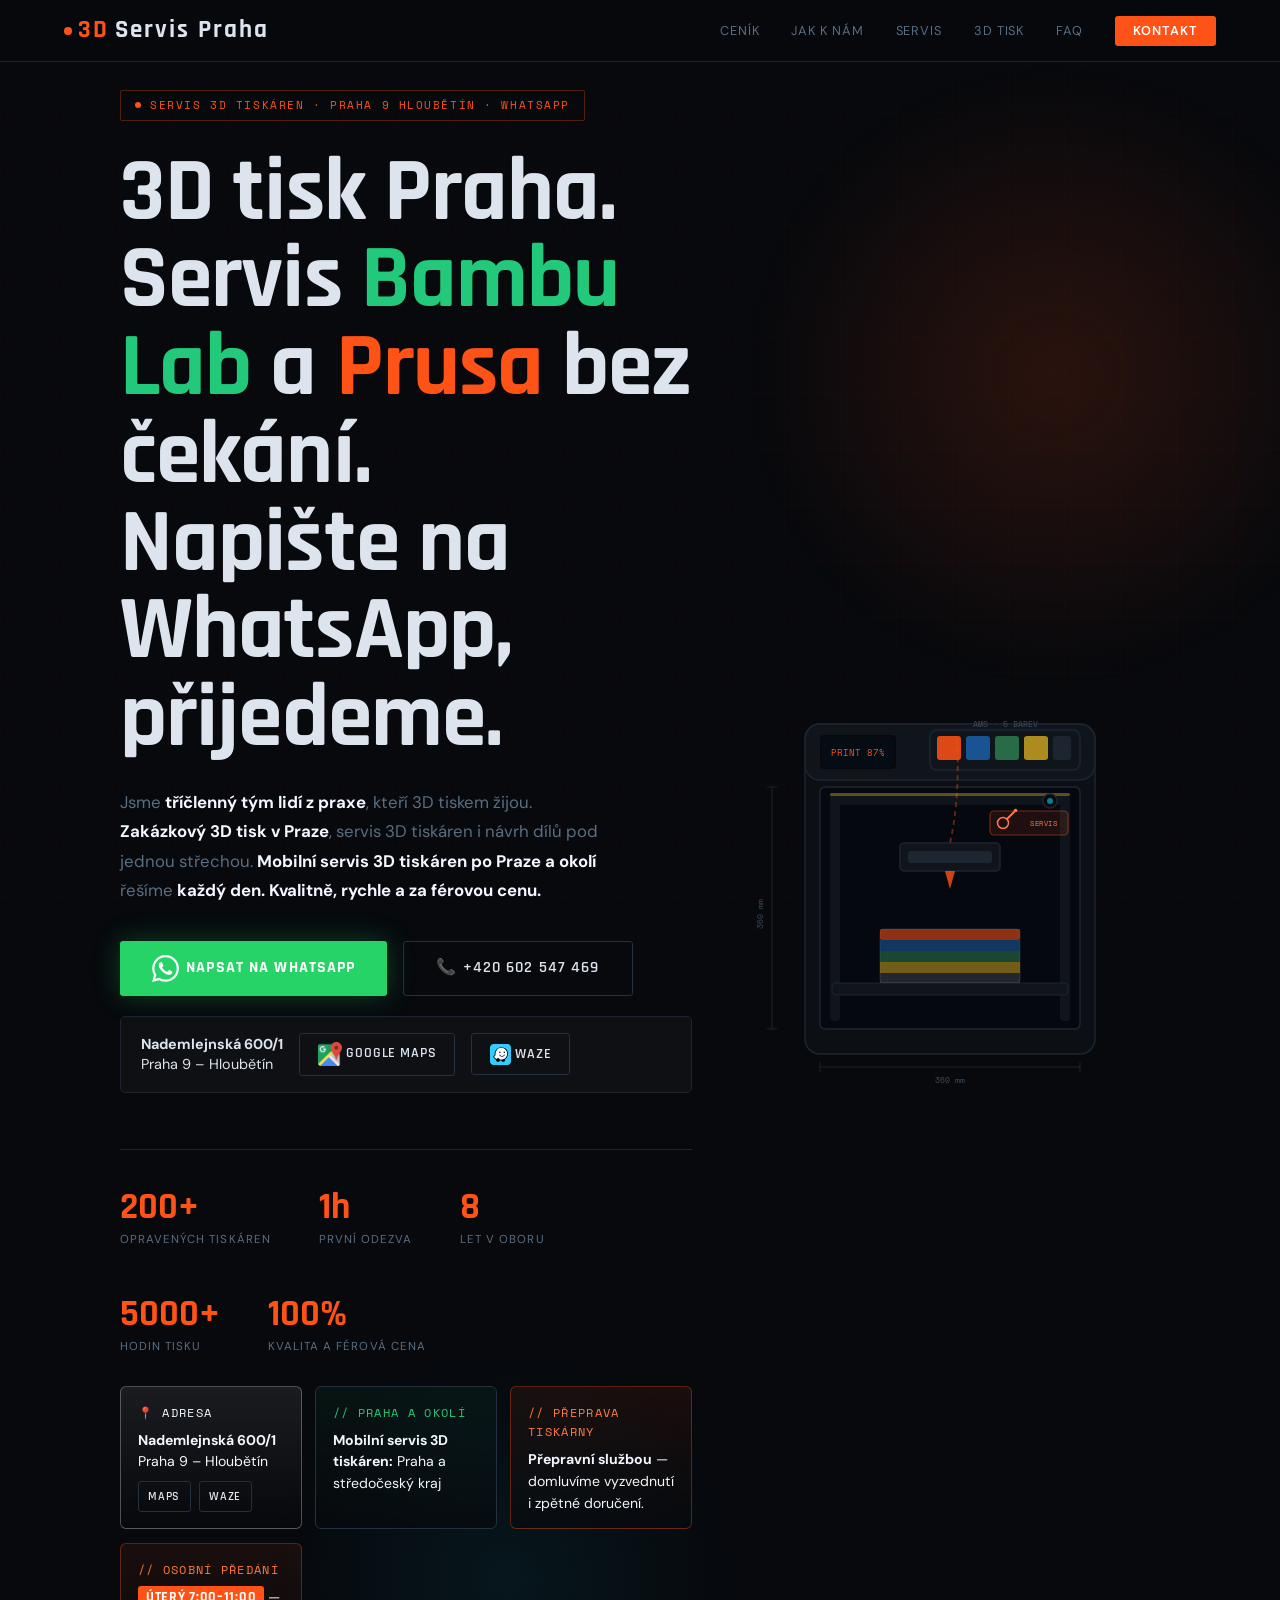
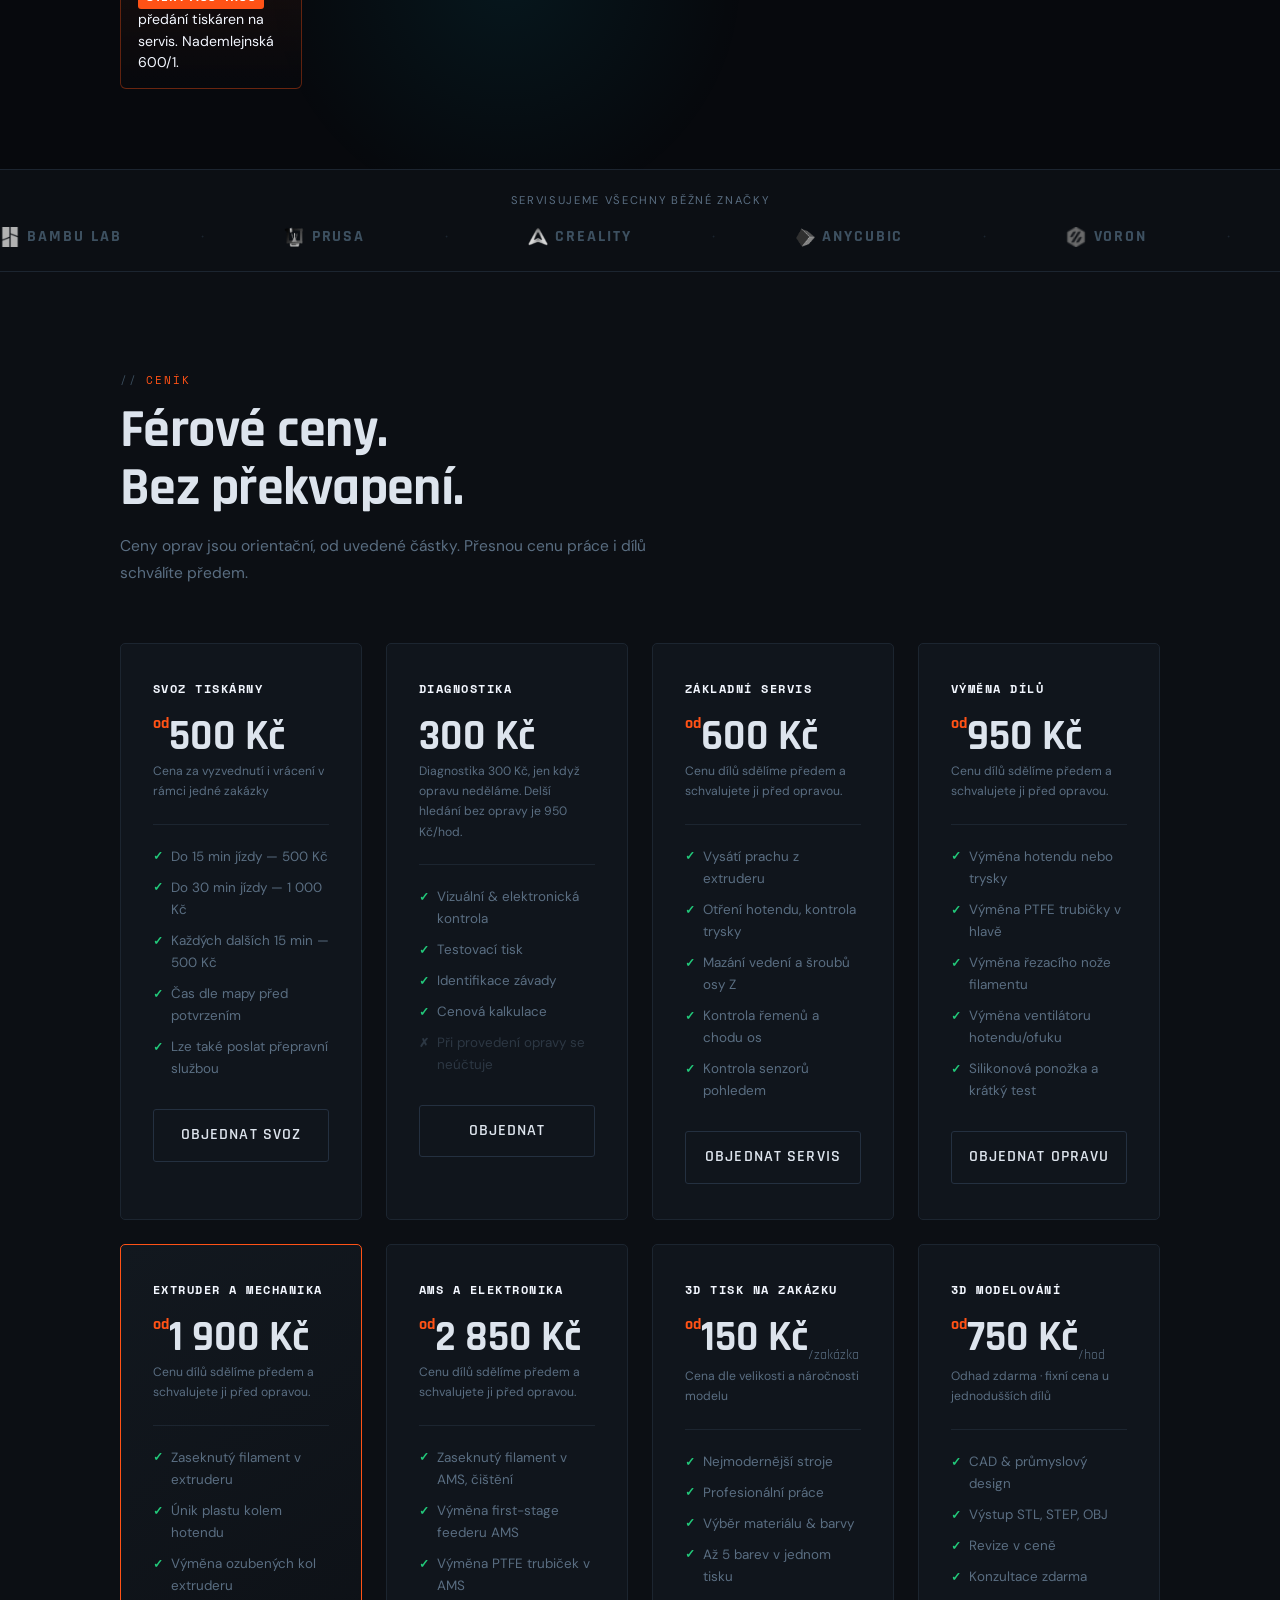
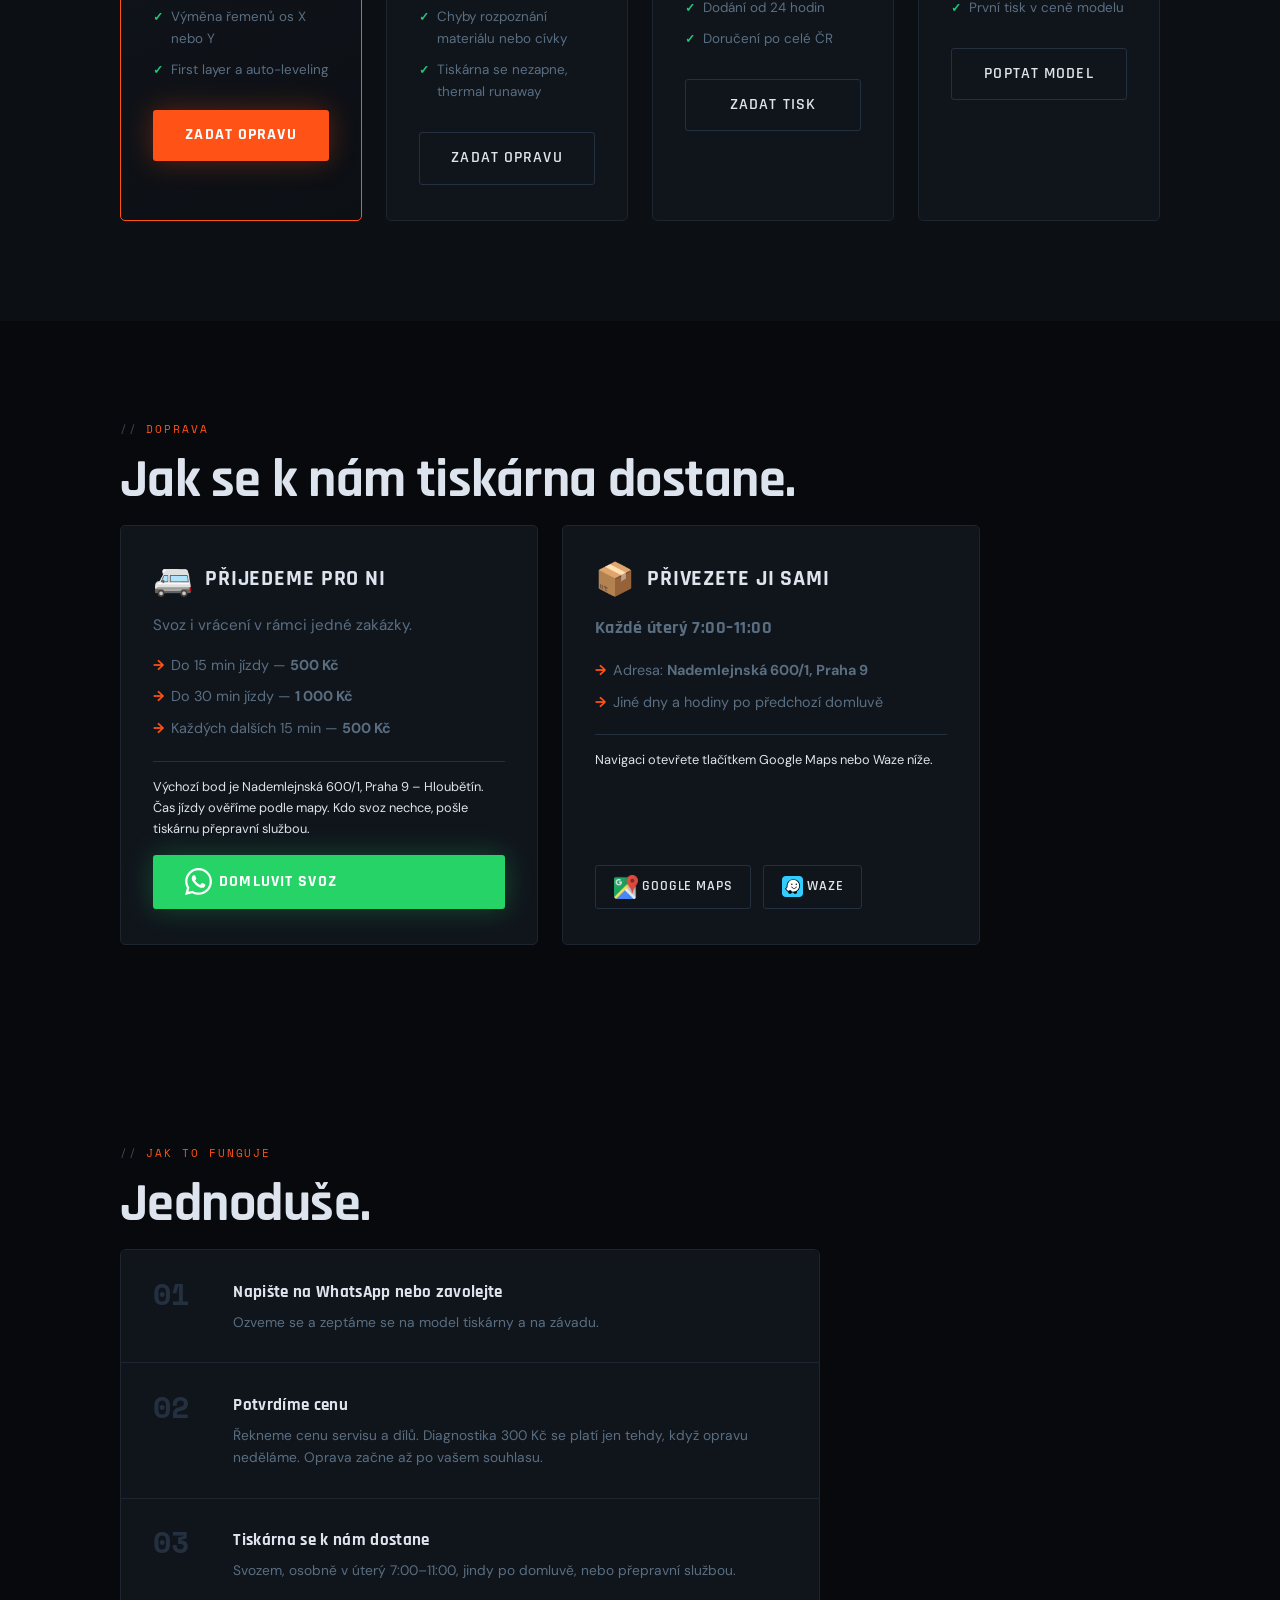
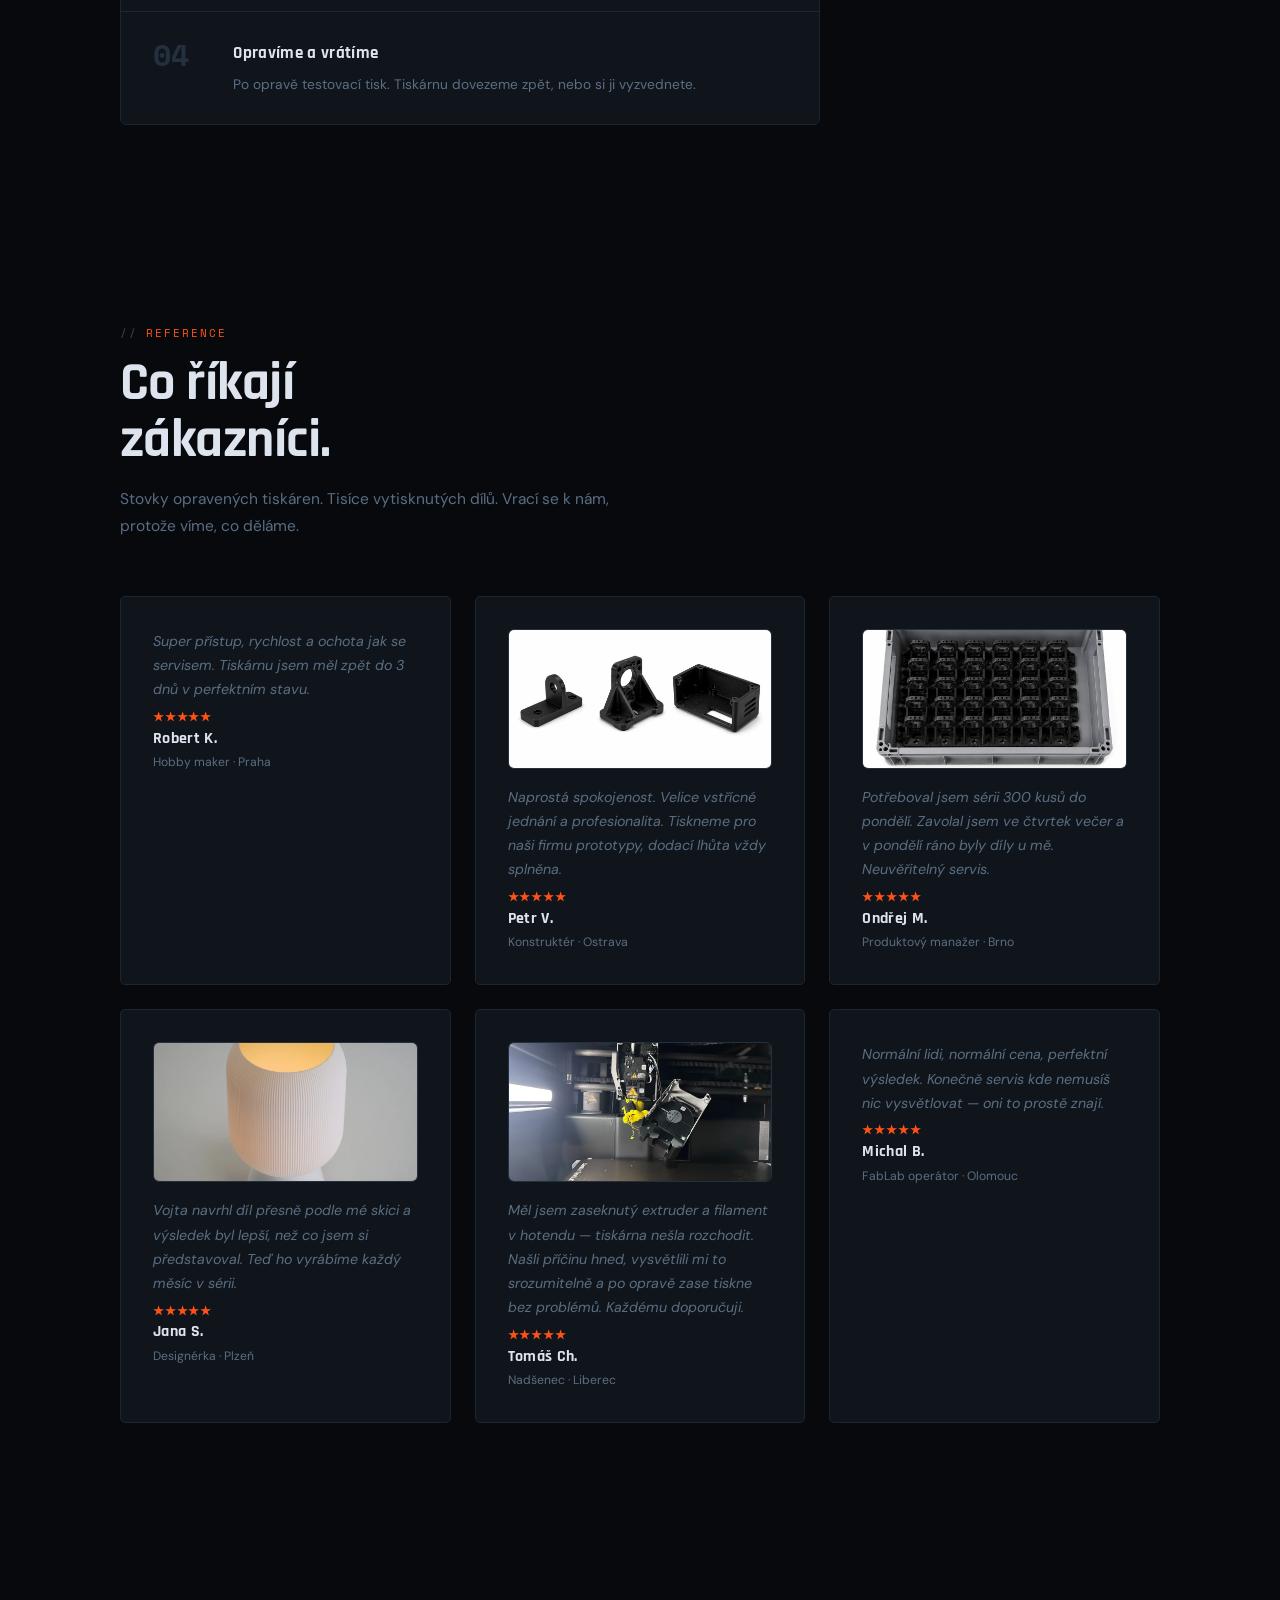
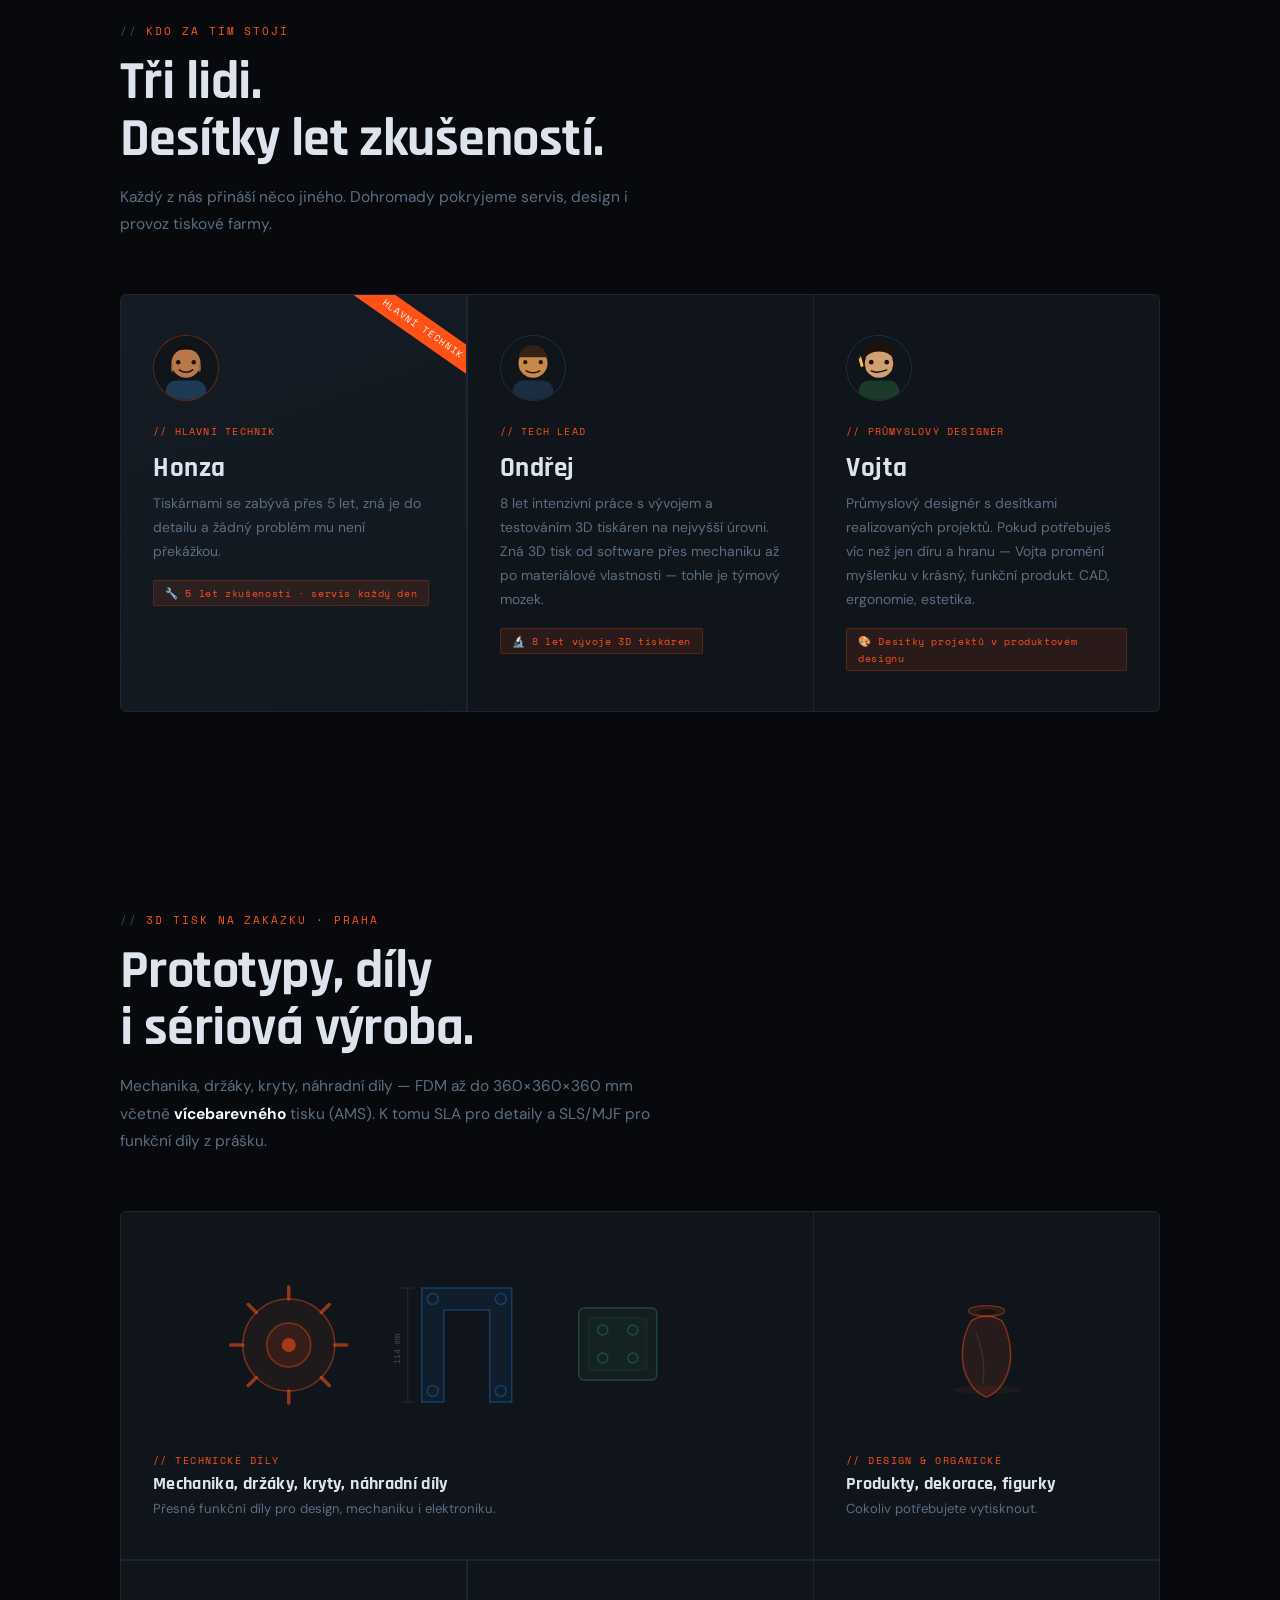
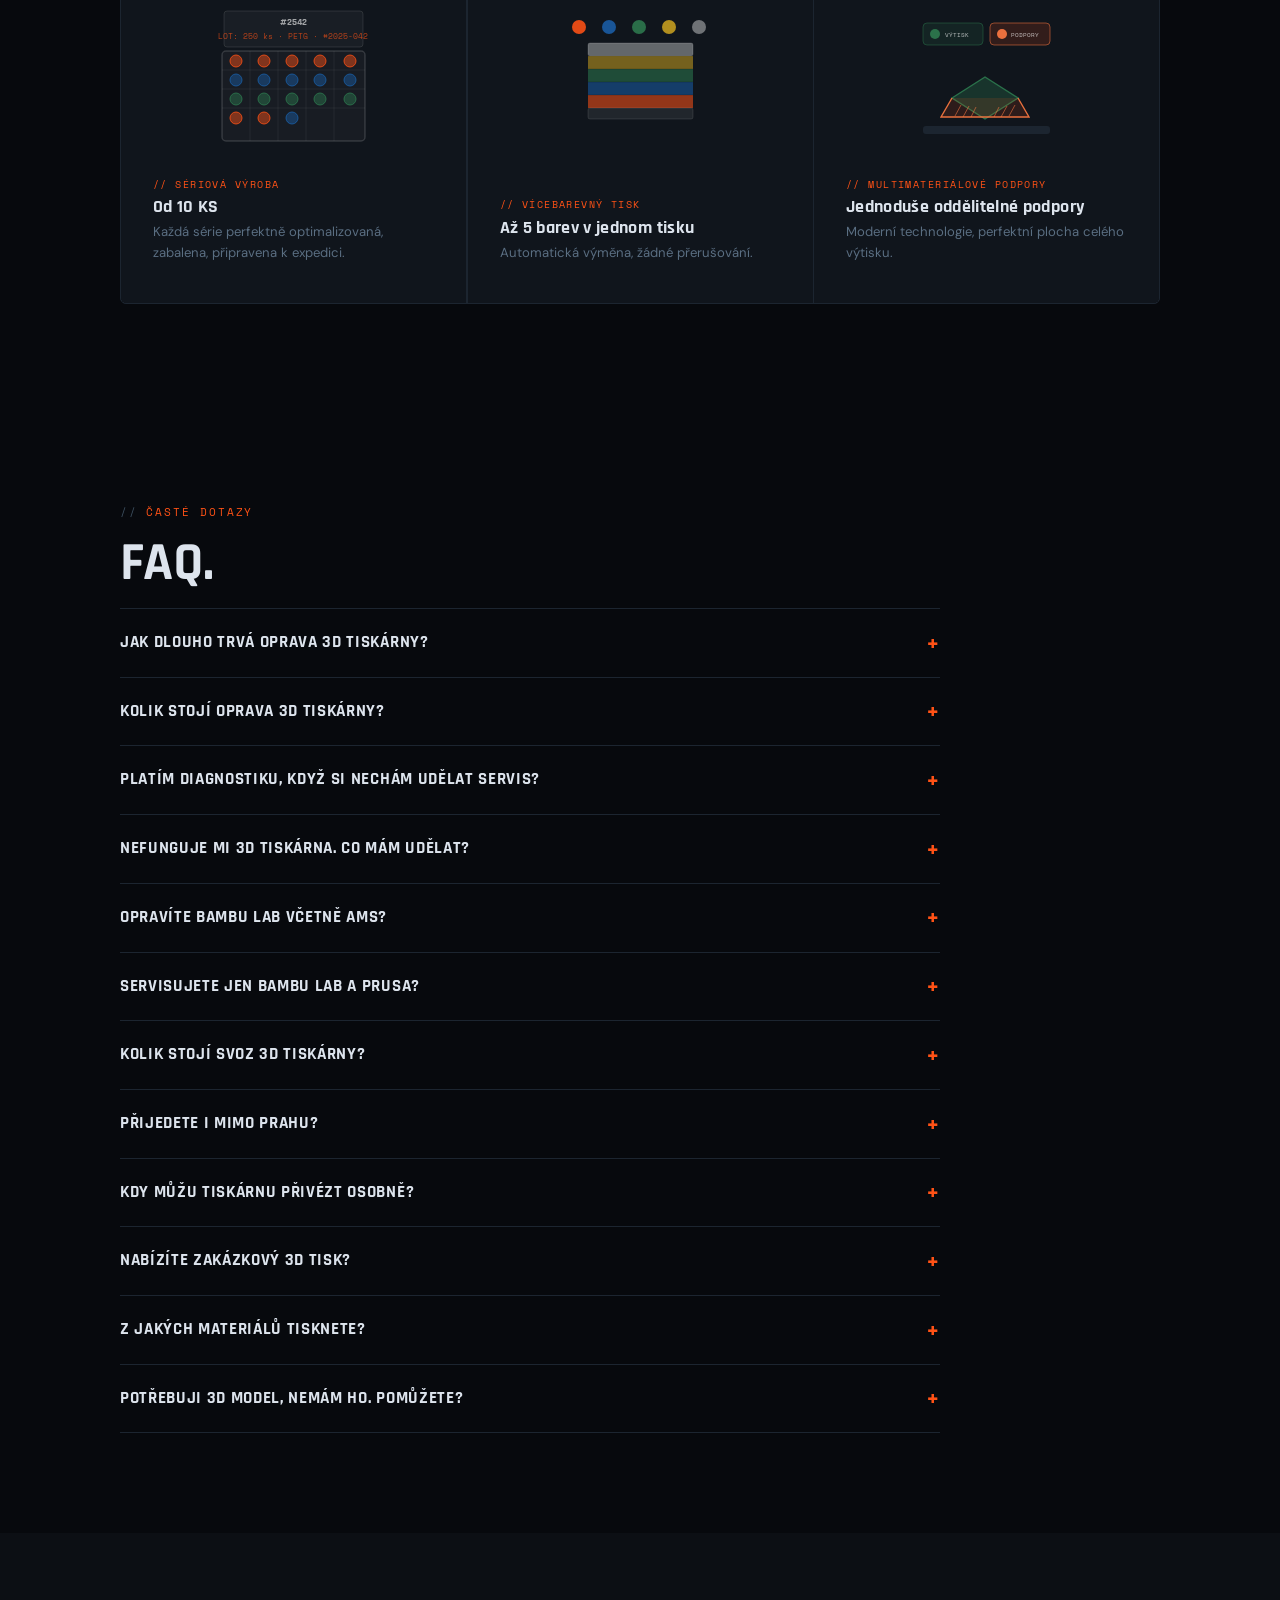
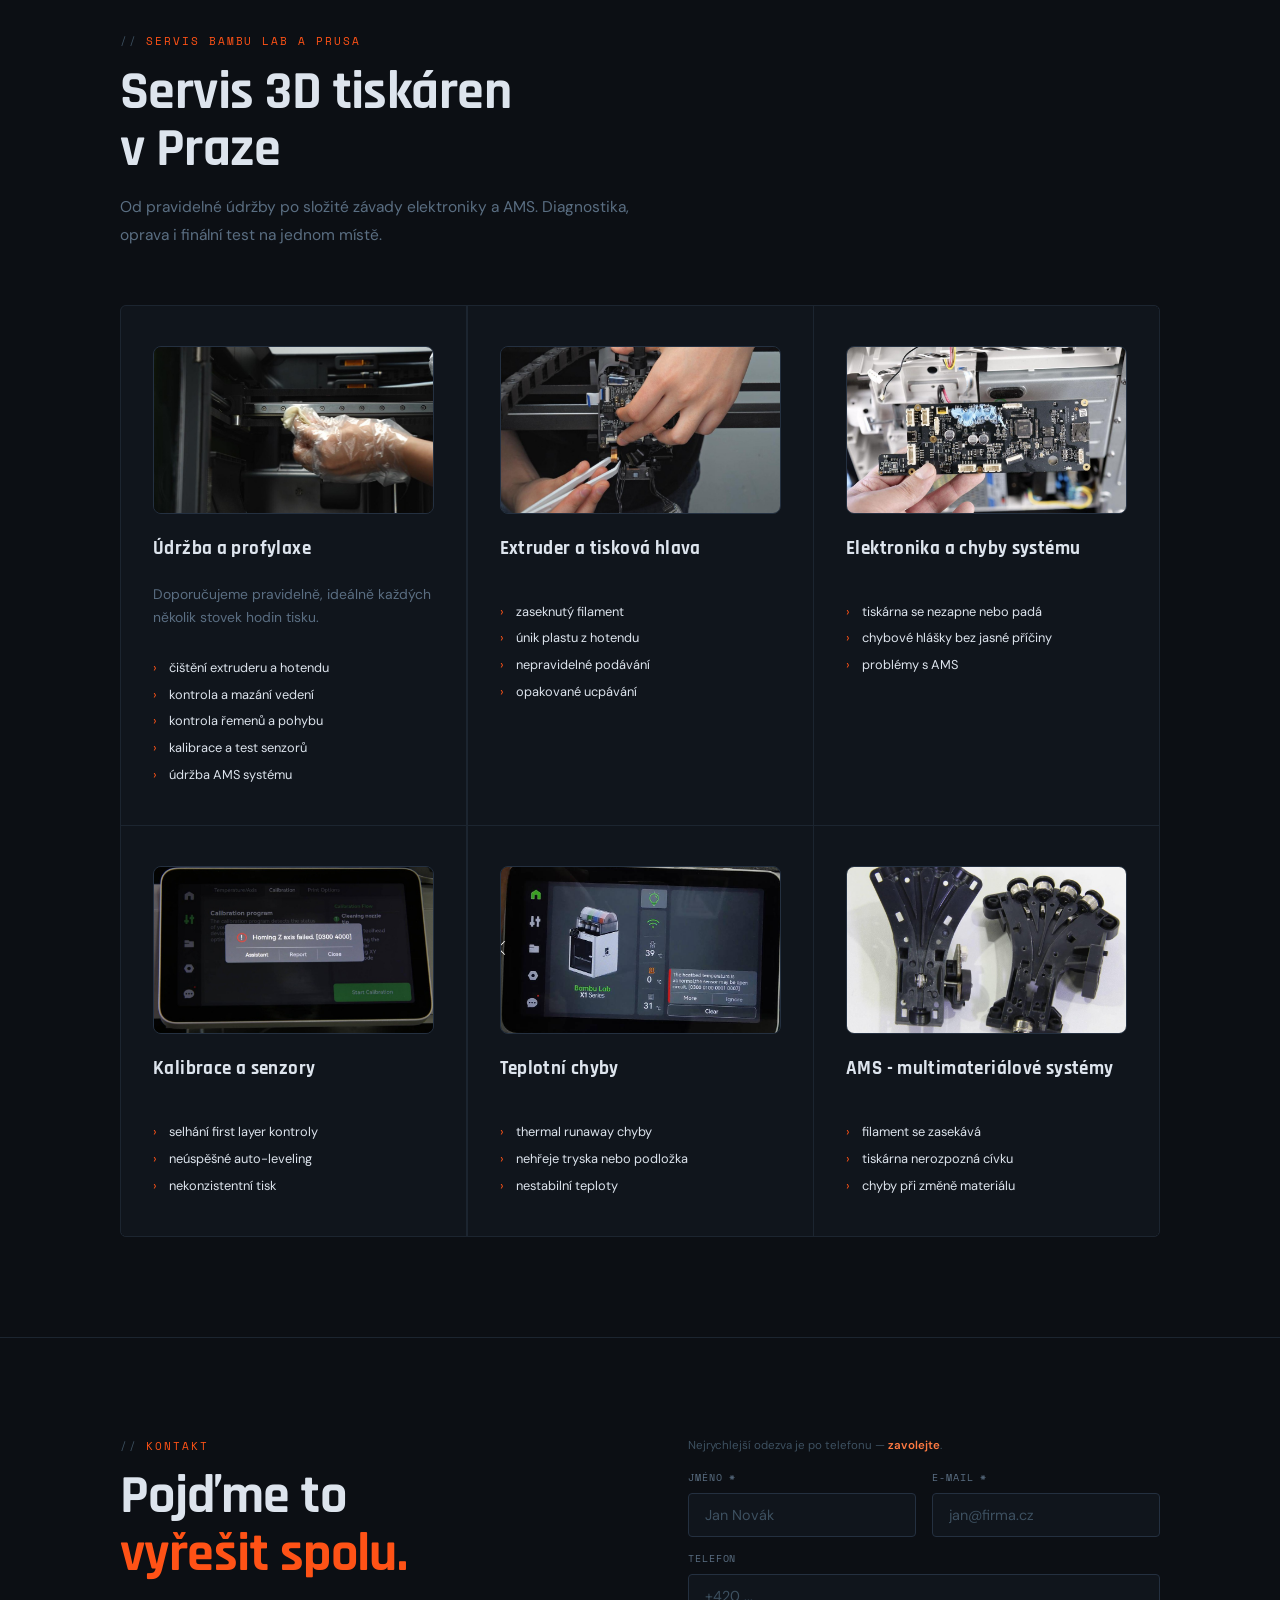
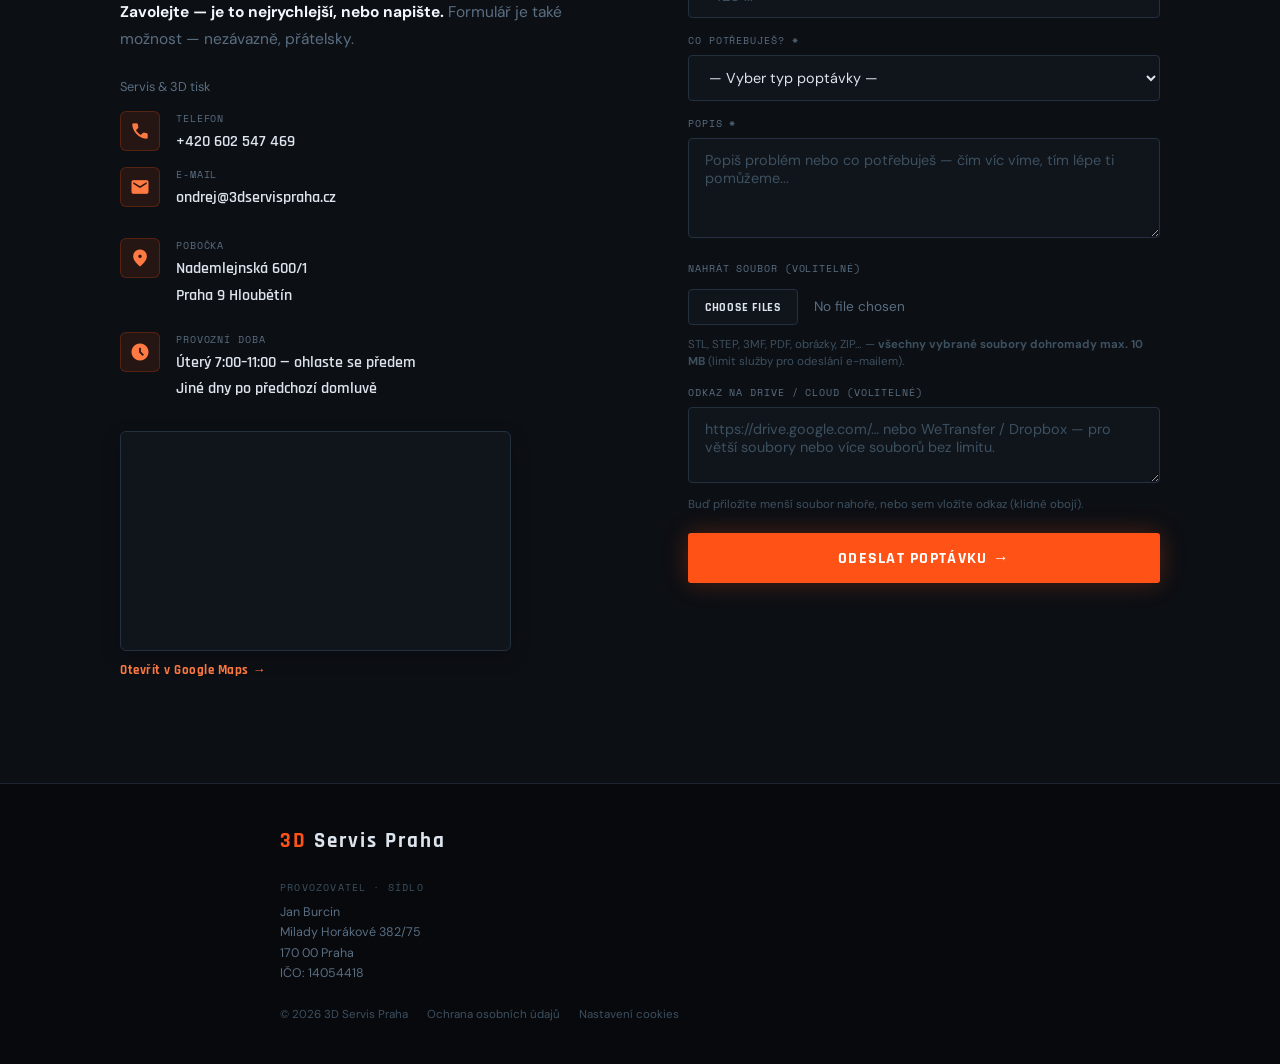
==== commit d2ddf5f4: "Fix ribbon centering + transport section icon inline with heading - Ribbon: fixed width + text-align" ====
--- a/index.html
+++ b/index.html
@@ -52,7 +52,7 @@
         "latitude": 50.1018614,
         "longitude": 14.5279861
       },
-      "hasMap": "https://www.google.com/maps/search/?api=1&query=Nademlejnsk%C3%A1+600%2F1%2C+Praha+9+Hloub%C4%9Bt%C3%ADn",
+      "hasMap": "https://www.google.com/maps/dir/?api=1&destination=50.10210815671168%2C14.528653680133223",
       "openingHoursSpecification": [
         {
           "@type": "OpeningHoursSpecification",
@@ -205,8 +205,8 @@
     </div>
     <div class="hero-address">
       <div class="hero-address-text"><strong>Nademlejnská 600/1</strong><br>Praha 9 – Hloubětín</div>
-      <a href="https://www.google.com/maps/dir/?api=1&destination=Nademlejnsk%C3%A1+600%2F1%2C+Praha+9+Hloub%C4%9Bt%C3%ADn&travelmode=driving" class="btn-nav" target="_blank" rel="noopener"><img src="[data-uri]" width="24" height="24" alt="" style="vertical-align:middle;margin-right:.35em;flex-shrink:0;border-radius:3px">Google Maps</a>
-      <a href="https://waze.com/ul?q=Nademlejnsk%C3%A1+600%2F1%2C+Praha+9&navigate=yes" class="btn-nav" target="_blank" rel="noopener"><svg xmlns="http://www.w3.org/2000/svg" viewBox="0 0 1000 1000" width="21" height="21" style="vertical-align:middle;margin-right:.35em;flex-shrink:0"><path style="fill:#33CCFF" d="M819.1,1000H180.9C81,1000,0,919,0,819.1V180.9C0,81,81,0,180.9,0h638.2C919,0,1000,81,1000,180.9v638.2C1000,919,919,1000,819.1,1000z"/><path style="fill:#fff" d="M539.4,184.3c-87.2,0-168.5,39.2-223.3,108.7c-38.2,49-58.8,109.7-58.8,171.4v51.9c0,22.5-8.8,44.1-23.5,59.7c-11.7,11.8-26.4,20.6-42.1,24.5c5.9,14.7,19.6,37.2,44.1,61.7c20.6,21.5,45.1,39.2,71.5,51.9v-1c16.6-25.5,44.1-40.2,74.4-40.2c5.9,0,10.8,1,16.7,2c35.3,6.9,62.7,34.3,69.5,68.6h72.5c75.4,0,146.9-31.3,198.8-82.3C819.5,580.9,844,460.5,800,356.6C755.9,251.8,654,184.3,539.4,184.3z"/><path style="fill:#000001" d="M539.4,149c-97,0-188,43.1-249.8,120.5c-44.1,55.8-67.6,124.4-67.6,195.9v50.9c0,26.4-18.6,50.9-54.8,52.9c-8.8,0-15.7,6.9-16.6,15.7c-1,23.5,24.5,67.6,59.7,102.8c24.5,24.5,52.9,44.1,83.2,59.7c-9.8,53.9,32.3,102.8,87.2,102.8h1c42.1,0,77.4-29.4,86.2-69.5h73.5c7.8,40.2,43.1,69.5,86.2,69.5c9.8,0,20.6-2,30.4-4.9c24.5-7.8,43.1-26.4,51.9-50.9c7.8-22.5,6.9-45,0-63.7c19.6-12.7,37.2-26.4,53.9-43.1c59.7-58.8,93-139.1,93-222.3c0-84.2-33.3-162.6-93-222.3C704,181.3,623.7,149,539.4,149z M539.4,184.3c113.6,0,216.5,68.6,260.5,173.4c44.1,104.8,19.6,225.3-60.7,304.6c-51.9,51.9-123.4,82.3-198.8,82.3h-72.5c-6.9-35.3-34.3-61.7-69.5-68.6c-5.9-1-10.8-2-16.7-2c-29.4,0-57.8,14.7-74.4,40.2v1c-26.4-13.7-50-31.4-71.5-51.9c-24.5-24.5-38.2-48-44.1-61.7c16.7-3.9,30.4-12.7,42.1-24.5c14.7-16.7,23.5-37.2,23.5-59.7v-51.9c0-61.7,20.6-122.4,58.8-171.4C371,222.5,452.3,184.3,539.4,184.3z"/><path style="fill:#000001" d="M680.5,358.6c-19.6,0-35.3,15.7-35.3,35.3c0,19.6,15.7,35.3,35.3,35.3c19.6,0,35.3-15.7,35.3-35.3C715.7,374.3,700.1,358.6,680.5,358.6z"/><path style="fill:#000001" d="M468.9,358.6c-19.6,0-35.3,15.7-35.3,35.3c0,19.6,15.7,35.3,35.3,35.3s35.3-15.7,35.3-35.3C504.2,374.3,488.5,358.6,468.9,358.6z"/><path style="fill:#000001" d="M463,498.6c-12.7,0-21.5,12.7-15.7,24.5c23.5,49,72.5,80.3,127.3,80.3c54.8,0,103.8-31.3,127.3-80.3c4.9-11.7-2.9-24.5-15.7-24.5c-6.9,0-12.7,3.9-15.7,9.8c-17.6,36.2-54.8,59.7-95,59.7c-41.1,0-78.3-23.5-95-59.7C476.8,502.6,470.9,498.6,463,498.6z"/></svg>Waze</a>
+      <a href="https://www.google.com/maps/dir/?api=1&destination=50.10210815671168%2C14.528653680133223&travelmode=driving" class="btn-nav" target="_blank" rel="noopener"><img src="[data-uri]" width="24" height="24" alt="" style="vertical-align:middle;margin-right:.35em;flex-shrink:0;border-radius:3px">Google Maps</a>
+      <a href="https://waze.com/ul?ll=50.10210815671168,14.528653680133223&navigate=yes" class="btn-nav" target="_blank" rel="noopener"><svg xmlns="http://www.w3.org/2000/svg" viewBox="0 0 1000 1000" width="21" height="21" style="vertical-align:middle;margin-right:.35em;flex-shrink:0"><path style="fill:#33CCFF" d="M819.1,1000H180.9C81,1000,0,919,0,819.1V180.9C0,81,81,0,180.9,0h638.2C919,0,1000,81,1000,180.9v638.2C1000,919,919,1000,819.1,1000z"/><path style="fill:#fff" d="M539.4,184.3c-87.2,0-168.5,39.2-223.3,108.7c-38.2,49-58.8,109.7-58.8,171.4v51.9c0,22.5-8.8,44.1-23.5,59.7c-11.7,11.8-26.4,20.6-42.1,24.5c5.9,14.7,19.6,37.2,44.1,61.7c20.6,21.5,45.1,39.2,71.5,51.9v-1c16.6-25.5,44.1-40.2,74.4-40.2c5.9,0,10.8,1,16.7,2c35.3,6.9,62.7,34.3,69.5,68.6h72.5c75.4,0,146.9-31.3,198.8-82.3C819.5,580.9,844,460.5,800,356.6C755.9,251.8,654,184.3,539.4,184.3z"/><path style="fill:#000001" d="M539.4,149c-97,0-188,43.1-249.8,120.5c-44.1,55.8-67.6,124.4-67.6,195.9v50.9c0,26.4-18.6,50.9-54.8,52.9c-8.8,0-15.7,6.9-16.6,15.7c-1,23.5,24.5,67.6,59.7,102.8c24.5,24.5,52.9,44.1,83.2,59.7c-9.8,53.9,32.3,102.8,87.2,102.8h1c42.1,0,77.4-29.4,86.2-69.5h73.5c7.8,40.2,43.1,69.5,86.2,69.5c9.8,0,20.6-2,30.4-4.9c24.5-7.8,43.1-26.4,51.9-50.9c7.8-22.5,6.9-45,0-63.7c19.6-12.7,37.2-26.4,53.9-43.1c59.7-58.8,93-139.1,93-222.3c0-84.2-33.3-162.6-93-222.3C704,181.3,623.7,149,539.4,149z M539.4,184.3c113.6,0,216.5,68.6,260.5,173.4c44.1,104.8,19.6,225.3-60.7,304.6c-51.9,51.9-123.4,82.3-198.8,82.3h-72.5c-6.9-35.3-34.3-61.7-69.5-68.6c-5.9-1-10.8-2-16.7-2c-29.4,0-57.8,14.7-74.4,40.2v1c-26.4-13.7-50-31.4-71.5-51.9c-24.5-24.5-38.2-48-44.1-61.7c16.7-3.9,30.4-12.7,42.1-24.5c14.7-16.7,23.5-37.2,23.5-59.7v-51.9c0-61.7,20.6-122.4,58.8-171.4C371,222.5,452.3,184.3,539.4,184.3z"/><path style="fill:#000001" d="M680.5,358.6c-19.6,0-35.3,15.7-35.3,35.3c0,19.6,15.7,35.3,35.3,35.3c19.6,0,35.3-15.7,35.3-35.3C715.7,374.3,700.1,358.6,680.5,358.6z"/><path style="fill:#000001" d="M468.9,358.6c-19.6,0-35.3,15.7-35.3,35.3c0,19.6,15.7,35.3,35.3,35.3s35.3-15.7,35.3-35.3C504.2,374.3,488.5,358.6,468.9,358.6z"/><path style="fill:#000001" d="M463,498.6c-12.7,0-21.5,12.7-15.7,24.5c23.5,49,72.5,80.3,127.3,80.3c54.8,0,103.8-31.3,127.3-80.3c4.9-11.7-2.9-24.5-15.7-24.5c-6.9,0-12.7,3.9-15.7,9.8c-17.6,36.2-54.8,59.7-95,59.7c-41.1,0-78.3-23.5-95-59.7C476.8,502.6,470.9,498.6,463,498.6z"/></svg>Waze</a>
     </div>
     <div class="hero-stats">
       <div><div class="stat-n" data-target="200">0+</div><div class="stat-l">Opravených tiskáren</div></div>
@@ -220,8 +220,8 @@
         <div class="hero-branch-label">📍 Adresa</div>
         <div class="hero-branch-note"><strong>Nademlejnská 600/1</strong><br>Praha 9 – Hloubětín</div>
         <div style="display:flex;gap:.5rem;margin-top:.5rem">
-          <a href="https://www.google.com/maps/dir/?api=1&destination=Nademlejnsk%C3%A1+600%2F1%2C+Praha+9+Hloub%C4%9Bt%C3%ADn&travelmode=driving" class="btn-nav" target="_blank" rel="noopener" style="font-size:.73rem;padding:.3rem .6rem">Maps</a>
-          <a href="https://waze.com/ul?q=Nademlejnsk%C3%A1+600%2F1%2C+Praha+9&navigate=yes" class="btn-nav" target="_blank" rel="noopener" style="font-size:.73rem;padding:.3rem .6rem">Waze</a>
+          <a href="https://www.google.com/maps/dir/?api=1&destination=50.10210815671168%2C14.528653680133223&travelmode=driving" class="btn-nav" target="_blank" rel="noopener" style="font-size:.73rem;padding:.3rem .6rem">Maps</a>
+          <a href="https://waze.com/ul?ll=50.10210815671168,14.528653680133223&navigate=yes" class="btn-nav" target="_blank" rel="noopener" style="font-size:.73rem;padding:.3rem .6rem">Waze</a>
         </div>
       </div>
       <div class="hero-map">
@@ -467,8 +467,7 @@
   </div>
   <div class="jkn-grid reveal">
     <div class="jkn-card">
-      <div class="jkn-icon">🚐</div>
-      <h3>Přijedeme pro ni</h3>
+      <div class="jkn-icon-row"><div class="jkn-icon">🚐</div><h3>Přijedeme pro ni</h3></div>
       <p>Svoz i vrácení v rámci jedné zakázky.</p>
       <ul class="jkn-list">
         <li>Do 15 min jízdy — <strong>500 Kč</strong></li>
@@ -479,8 +478,7 @@
       <a href="https://wa.me/420602547469?text=Dobr%C3%BD%20den%2C%20m%C3%A1m%20z%C3%A1jem%20o%20svoz%20tisk%C3%A1rny." class="btn-wa" target="_blank" rel="noopener"><svg xmlns="http://www.w3.org/2000/svg" viewBox="0 0 509 511.514" width="27" height="27" style="vertical-align:middle;margin-right:.45em;flex-shrink:0"><path fill="#fff" d="M434.762 74.334C387.553 26.81 323.245 0 256.236 0h-.768C115.795.001 2.121 113.696 2.121 253.456l.001.015a253.516 253.516 0 0033.942 126.671L0 511.514l134.373-35.269a253.416 253.416 0 00121.052 30.9h.003.053C395.472 507.145 509 393.616 509 253.626c0-67.225-26.742-131.727-74.252-179.237l.014-.055zM255.555 464.453c-37.753 0-74.861-10.22-107.293-29.479l-7.72-4.602-79.741 20.889 21.207-77.726-4.984-7.975c-21.147-33.606-32.415-72.584-32.415-112.308 0-116.371 94.372-210.743 210.741-210.743 56.011 0 109.758 22.307 149.277 61.98a210.93 210.93 0 0161.744 149.095c0 116.44-94.403 210.869-210.844 210.869h.028zm115.583-157.914c-6.363-3.202-37.474-18.472-43.243-20.593-5.769-2.121-10.01-3.202-14.315 3.203-4.305 6.404-16.373 20.593-20.063 24.855-3.69 4.263-7.401 4.815-13.679 1.612-6.278-3.202-26.786-9.883-50.899-31.472a192.748 192.748 0 01-35.411-43.867c-3.712-6.363-.404-9.777 2.82-12.873 3.224-3.096 6.363-7.381 9.48-11.092a41.58 41.58 0 006.357-10.597 11.678 11.678 0 00-.508-11.09c-1.718-3.18-14.444-34.357-19.534-47.06-5.09-12.703-10.37-10.603-14.272-10.901-3.902-.297-7.911-.19-12.089-.19a23.322 23.322 0 00-16.964 7.911c-5.707 6.298-22.1 21.673-22.1 52.849s22.671 61.249 25.852 65.532c3.182 4.284 44.663 68.227 108.288 95.649 15.099 6.489 26.891 10.392 36.053 13.403a87.504 87.504 0 0025.216 3.718c4.905 0 9.82-.416 14.65-1.237 12.174-1.782 37.453-15.291 42.776-30.073s5.303-27.57 3.711-30.093c-1.591-2.524-5.704-4.369-12.088-7.615l-.038.021z"/></svg>Domluvit svoz</a>
     </div>
     <div class="jkn-card">
-      <div class="jkn-icon">📦</div>
-      <h3>Přivezete ji sami</h3>
+      <div class="jkn-icon-row"><div class="jkn-icon">📦</div><h3>Přivezete ji sami</h3></div>
       <p class="jkn-utery"><strong>Každé úterý 7:00–11:00</strong></p>
       <ul class="jkn-list">
         <li>Adresa: <strong>Nademlejnská 600/1, Praha 9</strong></li>
@@ -488,8 +486,8 @@
       </ul>
       <p class="jkn-note">Navigaci otevřete tlačítkem Google Maps nebo Waze níže.</p>
       <div style="display:flex;gap:.75rem;flex-wrap:wrap;margin-top:auto">
-        <a href="https://www.google.com/maps/dir/?api=1&destination=Nademlejnsk%C3%A1+600%2F1%2C+Praha+9+Hloub%C4%9Bt%C3%ADn&travelmode=driving" class="btn-nav" target="_blank" rel="noopener"><img src="[data-uri]" width="24" height="24" alt="" style="vertical-align:middle;margin-right:.35em;flex-shrink:0;border-radius:3px">Google Maps</a>
-        <a href="https://waze.com/ul?q=Nademlejnsk%C3%A1+600%2F1%2C+Praha+9&navigate=yes" class="btn-nav" target="_blank" rel="noopener"><svg xmlns="http://www.w3.org/2000/svg" viewBox="0 0 1000 1000" width="21" height="21" style="vertical-align:middle;margin-right:.35em;flex-shrink:0"><path style="fill:#33CCFF" d="M819.1,1000H180.9C81,1000,0,919,0,819.1V180.9C0,81,81,0,180.9,0h638.2C919,0,1000,81,1000,180.9v638.2C1000,919,919,1000,819.1,1000z"/><path style="fill:#fff" d="M539.4,184.3c-87.2,0-168.5,39.2-223.3,108.7c-38.2,49-58.8,109.7-58.8,171.4v51.9c0,22.5-8.8,44.1-23.5,59.7c-11.7,11.8-26.4,20.6-42.1,24.5c5.9,14.7,19.6,37.2,44.1,61.7c20.6,21.5,45.1,39.2,71.5,51.9v-1c16.6-25.5,44.1-40.2,74.4-40.2c5.9,0,10.8,1,16.7,2c35.3,6.9,62.7,34.3,69.5,68.6h72.5c75.4,0,146.9-31.3,198.8-82.3C819.5,580.9,844,460.5,800,356.6C755.9,251.8,654,184.3,539.4,184.3z"/><path style="fill:#000001" d="M539.4,149c-97,0-188,43.1-249.8,120.5c-44.1,55.8-67.6,124.4-67.6,195.9v50.9c0,26.4-18.6,50.9-54.8,52.9c-8.8,0-15.7,6.9-16.6,15.7c-1,23.5,24.5,67.6,59.7,102.8c24.5,24.5,52.9,44.1,83.2,59.7c-9.8,53.9,32.3,102.8,87.2,102.8h1c42.1,0,77.4-29.4,86.2-69.5h73.5c7.8,40.2,43.1,69.5,86.2,69.5c9.8,0,20.6-2,30.4-4.9c24.5-7.8,43.1-26.4,51.9-50.9c7.8-22.5,6.9-45,0-63.7c19.6-12.7,37.2-26.4,53.9-43.1c59.7-58.8,93-139.1,93-222.3c0-84.2-33.3-162.6-93-222.3C704,181.3,623.7,149,539.4,149z M539.4,184.3c113.6,0,216.5,68.6,260.5,173.4c44.1,104.8,19.6,225.3-60.7,304.6c-51.9,51.9-123.4,82.3-198.8,82.3h-72.5c-6.9-35.3-34.3-61.7-69.5-68.6c-5.9-1-10.8-2-16.7-2c-29.4,0-57.8,14.7-74.4,40.2v1c-26.4-13.7-50-31.4-71.5-51.9c-24.5-24.5-38.2-48-44.1-61.7c16.7-3.9,30.4-12.7,42.1-24.5c14.7-16.7,23.5-37.2,23.5-59.7v-51.9c0-61.7,20.6-122.4,58.8-171.4C371,222.5,452.3,184.3,539.4,184.3z"/><path style="fill:#000001" d="M680.5,358.6c-19.6,0-35.3,15.7-35.3,35.3c0,19.6,15.7,35.3,35.3,35.3c19.6,0,35.3-15.7,35.3-35.3C715.7,374.3,700.1,358.6,680.5,358.6z"/><path style="fill:#000001" d="M468.9,358.6c-19.6,0-35.3,15.7-35.3,35.3c0,19.6,15.7,35.3,35.3,35.3s35.3-15.7,35.3-35.3C504.2,374.3,488.5,358.6,468.9,358.6z"/><path style="fill:#000001" d="M463,498.6c-12.7,0-21.5,12.7-15.7,24.5c23.5,49,72.5,80.3,127.3,80.3c54.8,0,103.8-31.3,127.3-80.3c4.9-11.7-2.9-24.5-15.7-24.5c-6.9,0-12.7,3.9-15.7,9.8c-17.6,36.2-54.8,59.7-95,59.7c-41.1,0-78.3-23.5-95-59.7C476.8,502.6,470.9,498.6,463,498.6z"/></svg>Waze</a>
+        <a href="https://www.google.com/maps/dir/?api=1&destination=50.10210815671168%2C14.528653680133223&travelmode=driving" class="btn-nav" target="_blank" rel="noopener"><img src="[data-uri]" width="24" height="24" alt="" style="vertical-align:middle;margin-right:.35em;flex-shrink:0;border-radius:3px">Google Maps</a>
+        <a href="https://waze.com/ul?ll=50.10210815671168,14.528653680133223&navigate=yes" class="btn-nav" target="_blank" rel="noopener"><svg xmlns="http://www.w3.org/2000/svg" viewBox="0 0 1000 1000" width="21" height="21" style="vertical-align:middle;margin-right:.35em;flex-shrink:0"><path style="fill:#33CCFF" d="M819.1,1000H180.9C81,1000,0,919,0,819.1V180.9C0,81,81,0,180.9,0h638.2C919,0,1000,81,1000,180.9v638.2C1000,919,919,1000,819.1,1000z"/><path style="fill:#fff" d="M539.4,184.3c-87.2,0-168.5,39.2-223.3,108.7c-38.2,49-58.8,109.7-58.8,171.4v51.9c0,22.5-8.8,44.1-23.5,59.7c-11.7,11.8-26.4,20.6-42.1,24.5c5.9,14.7,19.6,37.2,44.1,61.7c20.6,21.5,45.1,39.2,71.5,51.9v-1c16.6-25.5,44.1-40.2,74.4-40.2c5.9,0,10.8,1,16.7,2c35.3,6.9,62.7,34.3,69.5,68.6h72.5c75.4,0,146.9-31.3,198.8-82.3C819.5,580.9,844,460.5,800,356.6C755.9,251.8,654,184.3,539.4,184.3z"/><path style="fill:#000001" d="M539.4,149c-97,0-188,43.1-249.8,120.5c-44.1,55.8-67.6,124.4-67.6,195.9v50.9c0,26.4-18.6,50.9-54.8,52.9c-8.8,0-15.7,6.9-16.6,15.7c-1,23.5,24.5,67.6,59.7,102.8c24.5,24.5,52.9,44.1,83.2,59.7c-9.8,53.9,32.3,102.8,87.2,102.8h1c42.1,0,77.4-29.4,86.2-69.5h73.5c7.8,40.2,43.1,69.5,86.2,69.5c9.8,0,20.6-2,30.4-4.9c24.5-7.8,43.1-26.4,51.9-50.9c7.8-22.5,6.9-45,0-63.7c19.6-12.7,37.2-26.4,53.9-43.1c59.7-58.8,93-139.1,93-222.3c0-84.2-33.3-162.6-93-222.3C704,181.3,623.7,149,539.4,149z M539.4,184.3c113.6,0,216.5,68.6,260.5,173.4c44.1,104.8,19.6,225.3-60.7,304.6c-51.9,51.9-123.4,82.3-198.8,82.3h-72.5c-6.9-35.3-34.3-61.7-69.5-68.6c-5.9-1-10.8-2-16.7-2c-29.4,0-57.8,14.7-74.4,40.2v1c-26.4-13.7-50-31.4-71.5-51.9c-24.5-24.5-38.2-48-44.1-61.7c16.7-3.9,30.4-12.7,42.1-24.5c14.7-16.7,23.5-37.2,23.5-59.7v-51.9c0-61.7,20.6-122.4,58.8-171.4C371,222.5,452.3,184.3,539.4,184.3z"/><path style="fill:#000001" d="M680.5,358.6c-19.6,0-35.3,15.7-35.3,35.3c0,19.6,15.7,35.3,35.3,35.3c19.6,0,35.3-15.7,35.3-35.3C715.7,374.3,700.1,358.6,680.5,358.6z"/><path style="fill:#000001" d="M468.9,358.6c-19.6,0-35.3,15.7-35.3,35.3c0,19.6,15.7,35.3,35.3,35.3s35.3-15.7,35.3-35.3C504.2,374.3,488.5,358.6,468.9,358.6z"/><path style="fill:#000001" d="M463,498.6c-12.7,0-21.5,12.7-15.7,24.5c23.5,49,72.5,80.3,127.3,80.3c54.8,0,103.8-31.3,127.3-80.3c4.9-11.7-2.9-24.5-15.7-24.5c-6.9,0-12.7,3.9-15.7,9.8c-17.6,36.2-54.8,59.7-95,59.7c-41.1,0-78.3-23.5-95-59.7C476.8,502.6,470.9,498.6,463,498.6z"/></svg>Waze</a>
       </div>
     </div>
   </div>
--- a/css/main.css
+++ b/css/main.css
@@ -121,7 +121,7 @@
 .tcard{background:var(--card);padding:2.5rem 2rem;transition:background .2s;position:relative;overflow:hidden}
 .tcard:hover{background:var(--card2)}
 .tcard.star{background:linear-gradient(160deg,var(--card2),#12181f)}
-.tcard.star::after{content:'HLAVNÍ TECHNIK';position:absolute;top:1.2rem;right:-2.5rem;background:var(--orange);color:#fff;font-family:'Space Mono',monospace;font-size:.58rem;letter-spacing:.1em;padding:.28rem 3rem;transform:rotate(35deg)}
+.tcard.star::after{content:'HLAVNÍ TECHNIK';position:absolute;top:1.35rem;right:-2.8rem;width:11rem;text-align:center;white-space:nowrap;background:var(--orange);color:#fff;font-family:'Space Mono',monospace;font-size:.58rem;letter-spacing:.1em;padding:.28rem 0;transform:rotate(35deg)}
 .tavatar{width:66px;height:66px;border-radius:50%;border:1px solid var(--border2);margin-bottom:1.4rem;background:var(--surface);display:flex;align-items:center;justify-content:center;overflow:hidden}
 .trole{font-family:'Space Mono',monospace;font-size:.63rem;color:var(--orange);letter-spacing:.12em;text-transform:uppercase;margin-bottom:.35rem}
 .tname{font-family:'Rajdhani',sans-serif;font-size:1.7rem;font-weight:700;letter-spacing:.02em;margin-bottom:.1rem}
@@ -202,6 +202,7 @@
 @media(max-width:640px){.jkn-grid{grid-template-columns:1fr}}
 .jkn-card{background:var(--card);border:1px solid var(--border);border-radius:5px;padding:2.2rem 2rem;display:flex;flex-direction:column;gap:1rem}
 .jkn-icon{font-size:2rem;line-height:1}
+.jkn-icon-row{display:flex;align-items:center;gap:.75rem}
 .jkn-card h3{font-family:'Rajdhani',sans-serif;font-size:1.35rem;font-weight:700;letter-spacing:.04em;text-transform:uppercase;margin:0}
 .jkn-card p{font-size:.95rem;color:var(--muted);margin:0;line-height:1.65}
 .jkn-list{list-style:none;display:flex;flex-direction:column;gap:.5rem;margin:0;padding:0}
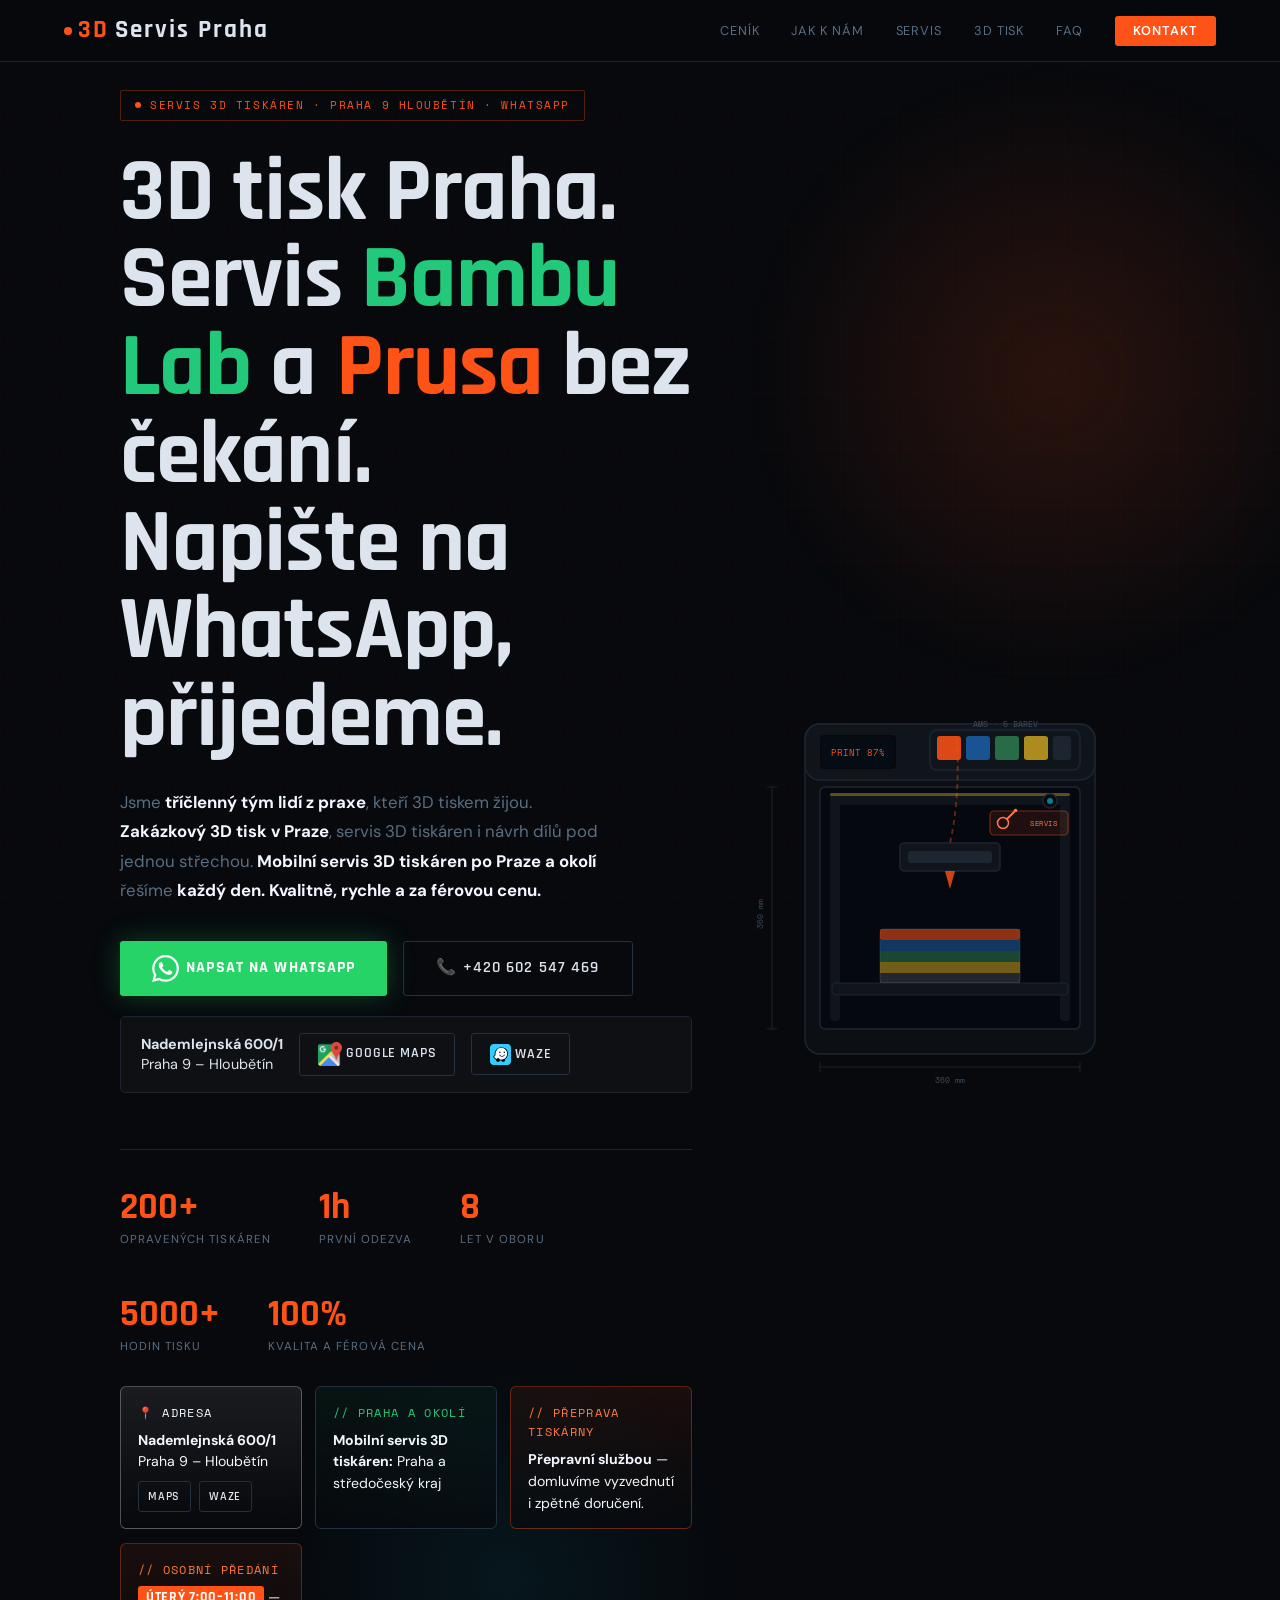
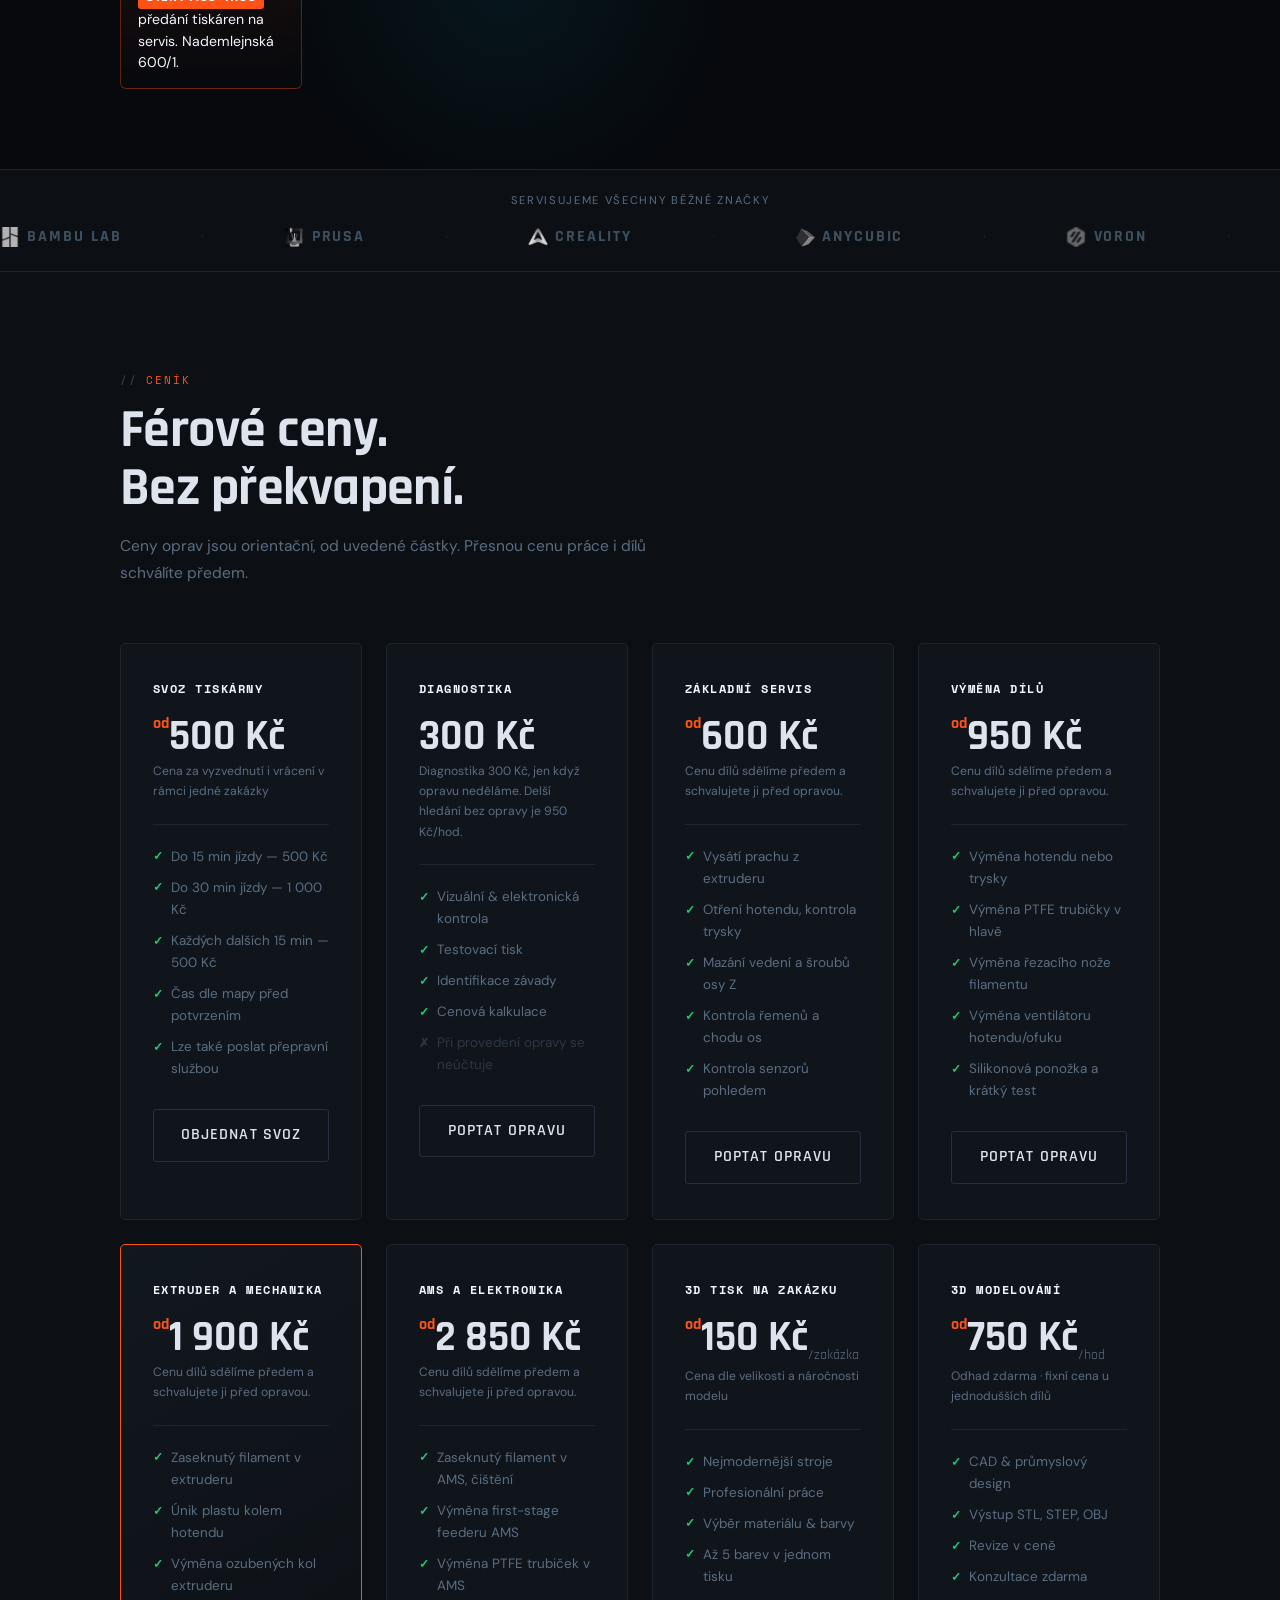
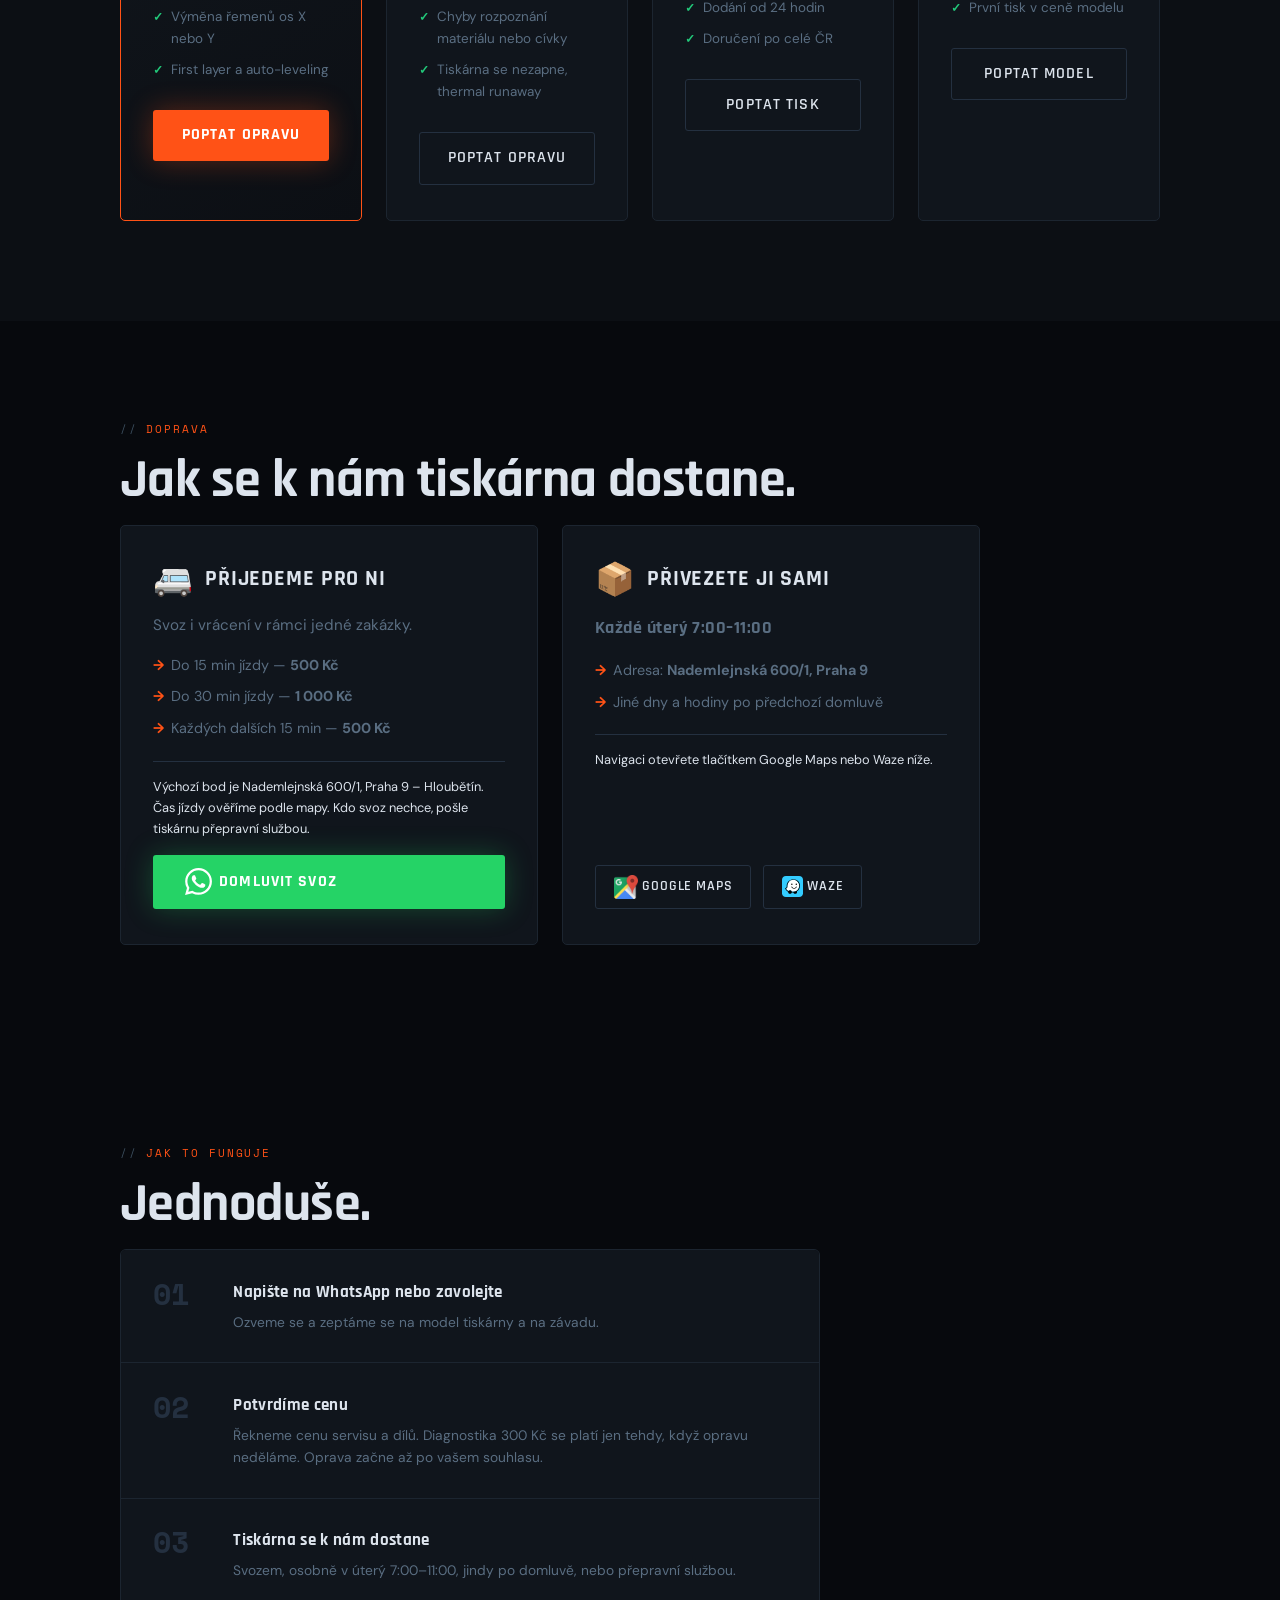
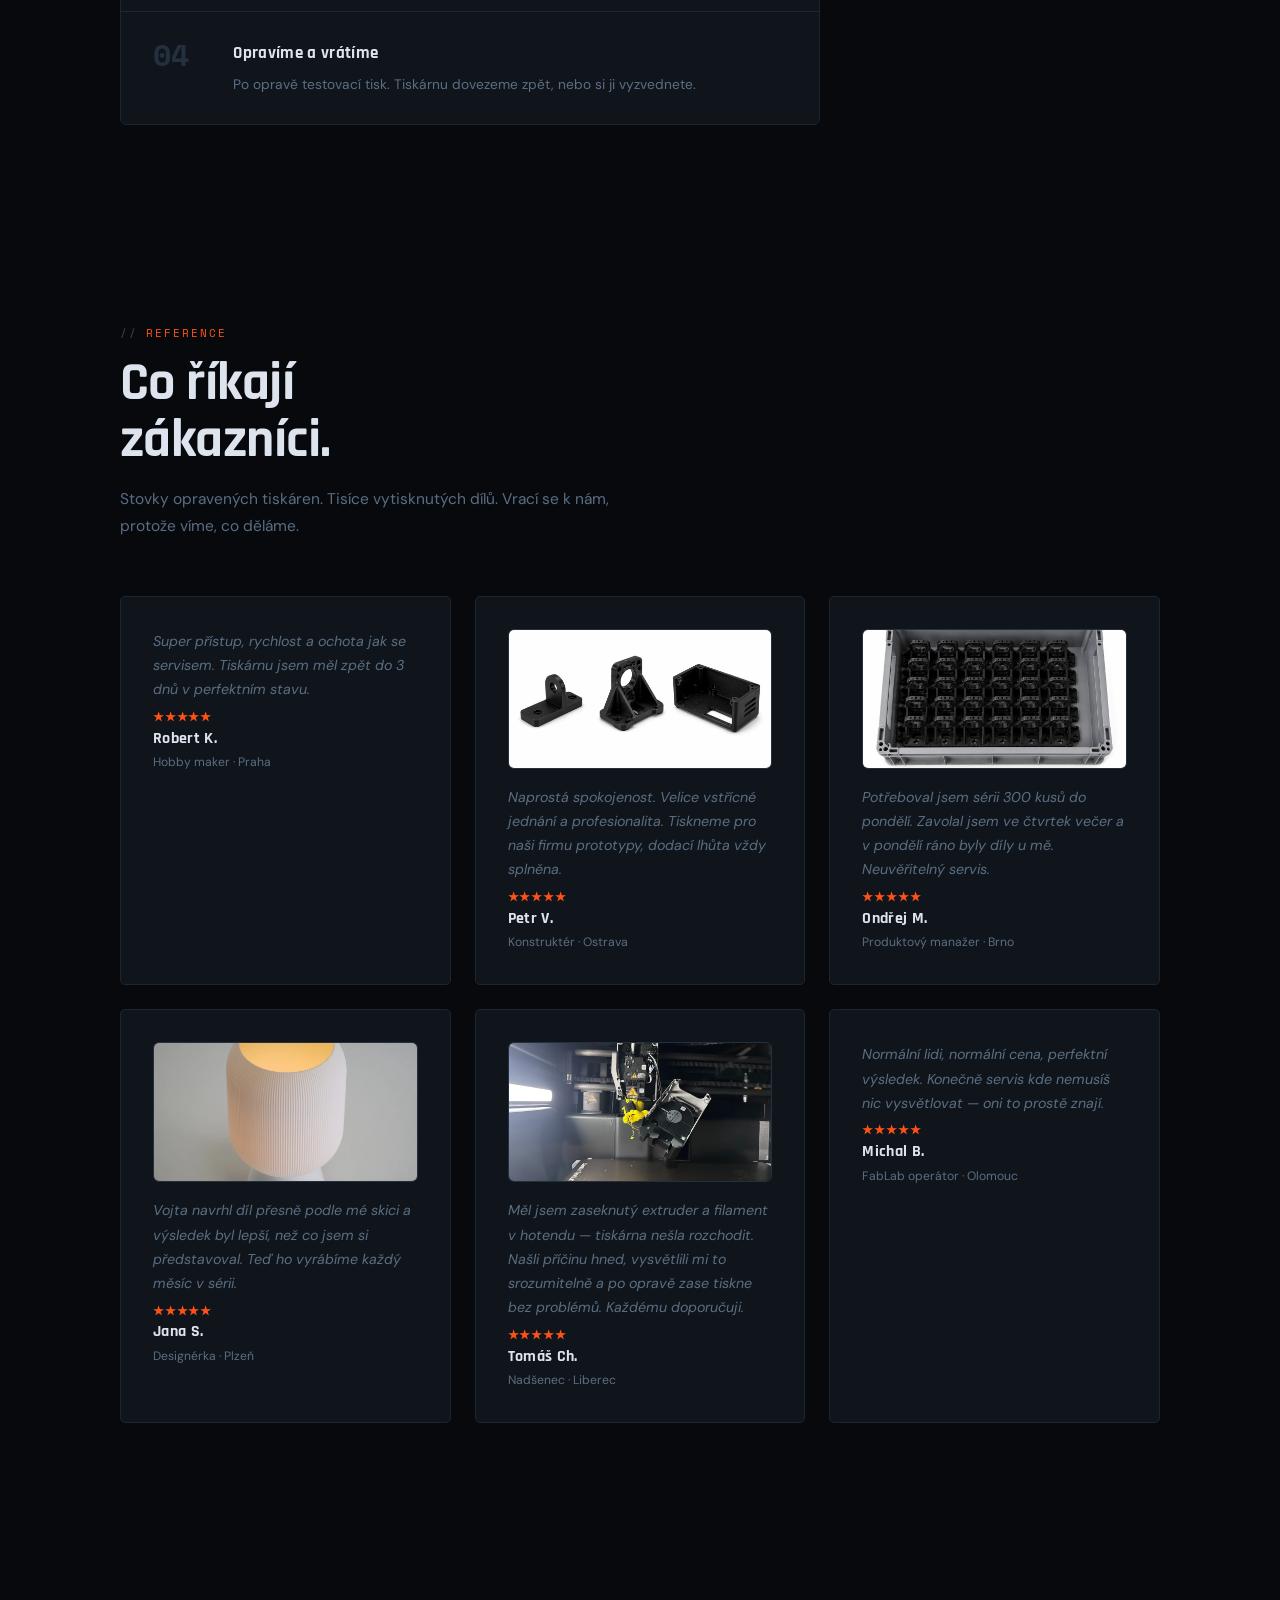
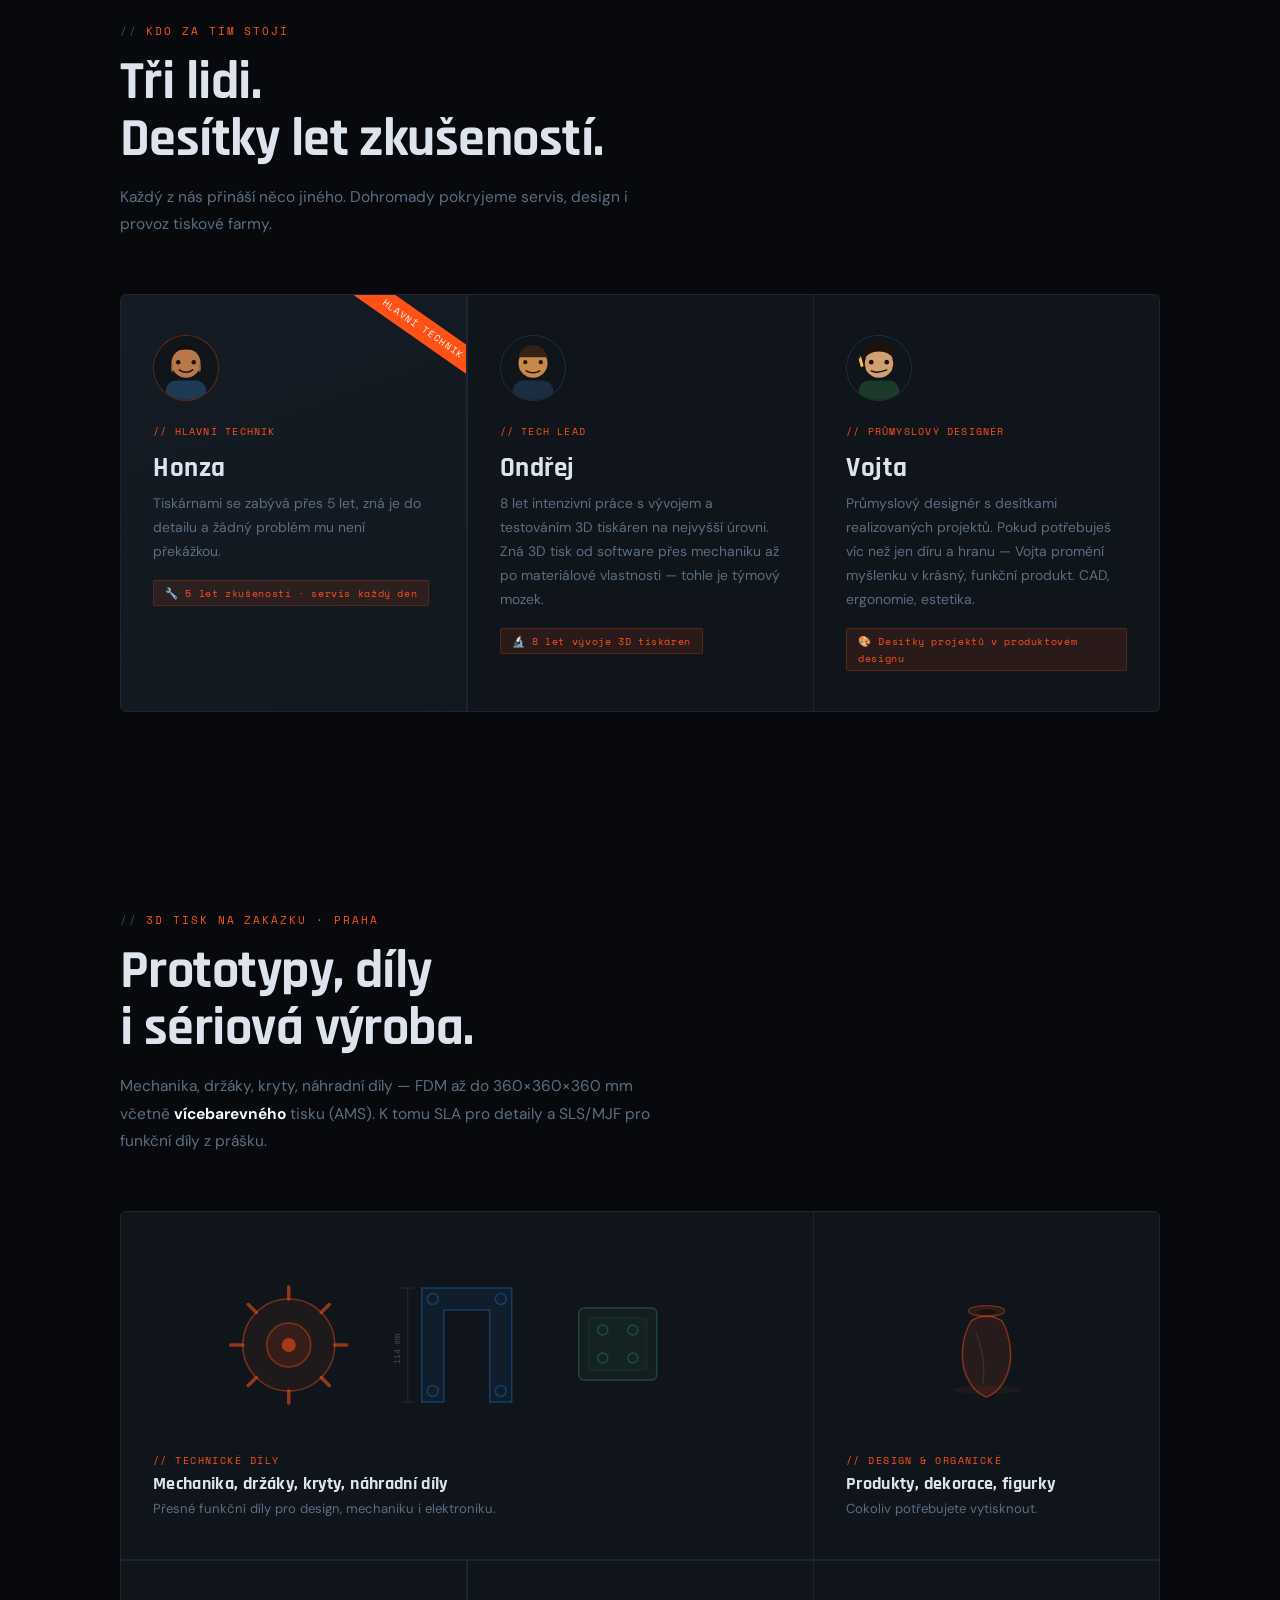
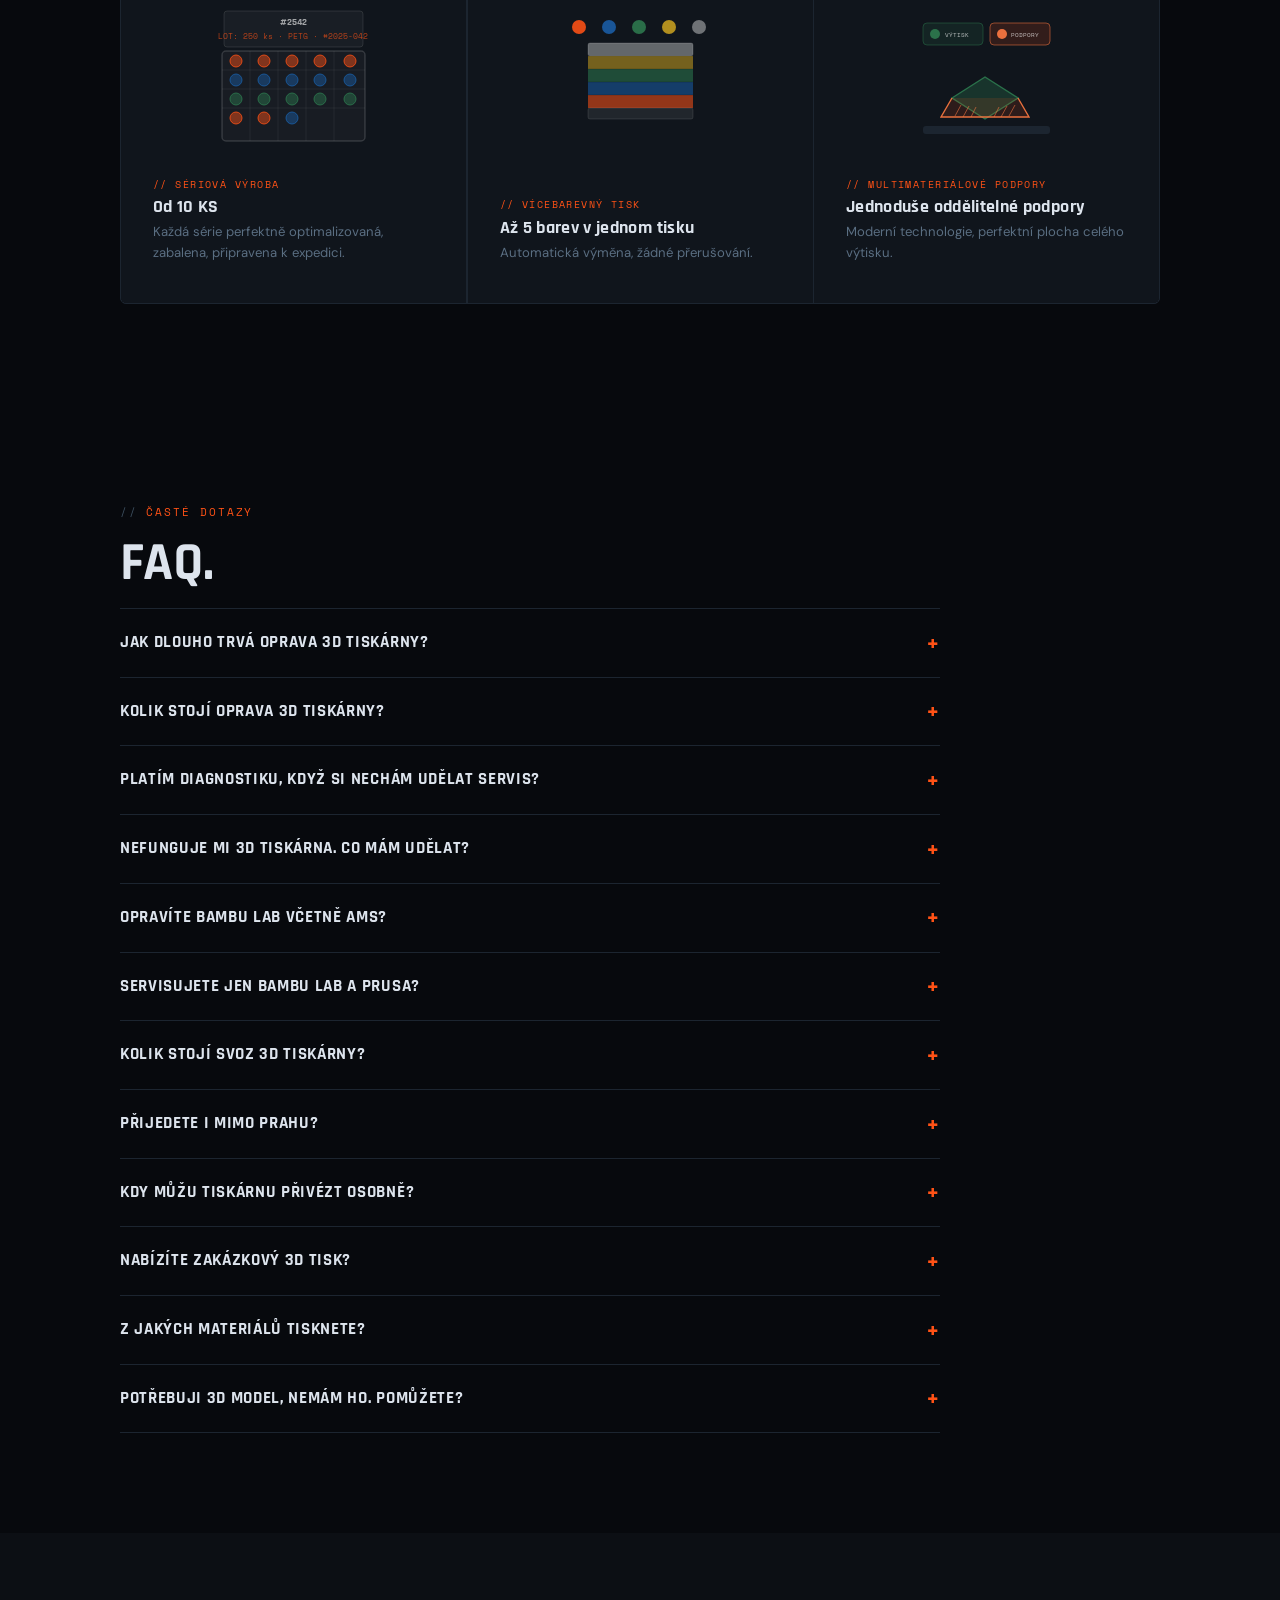
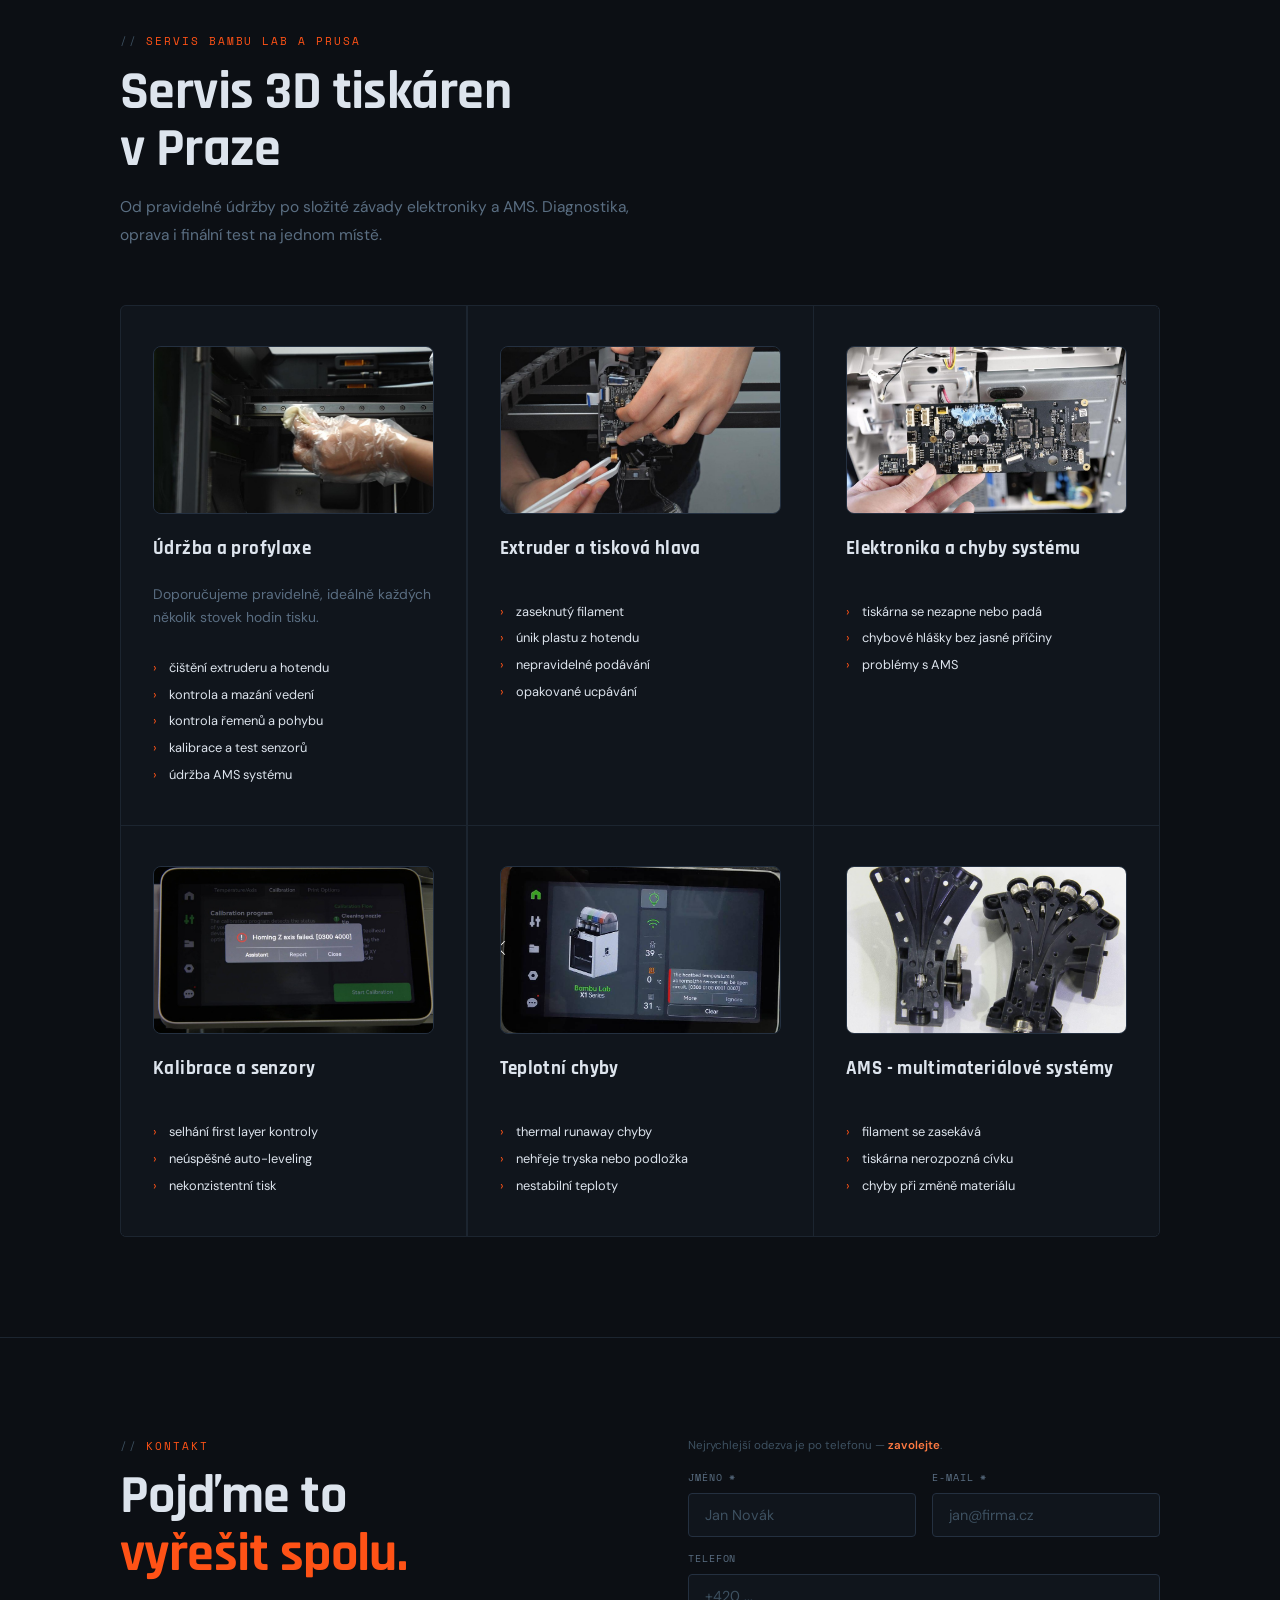
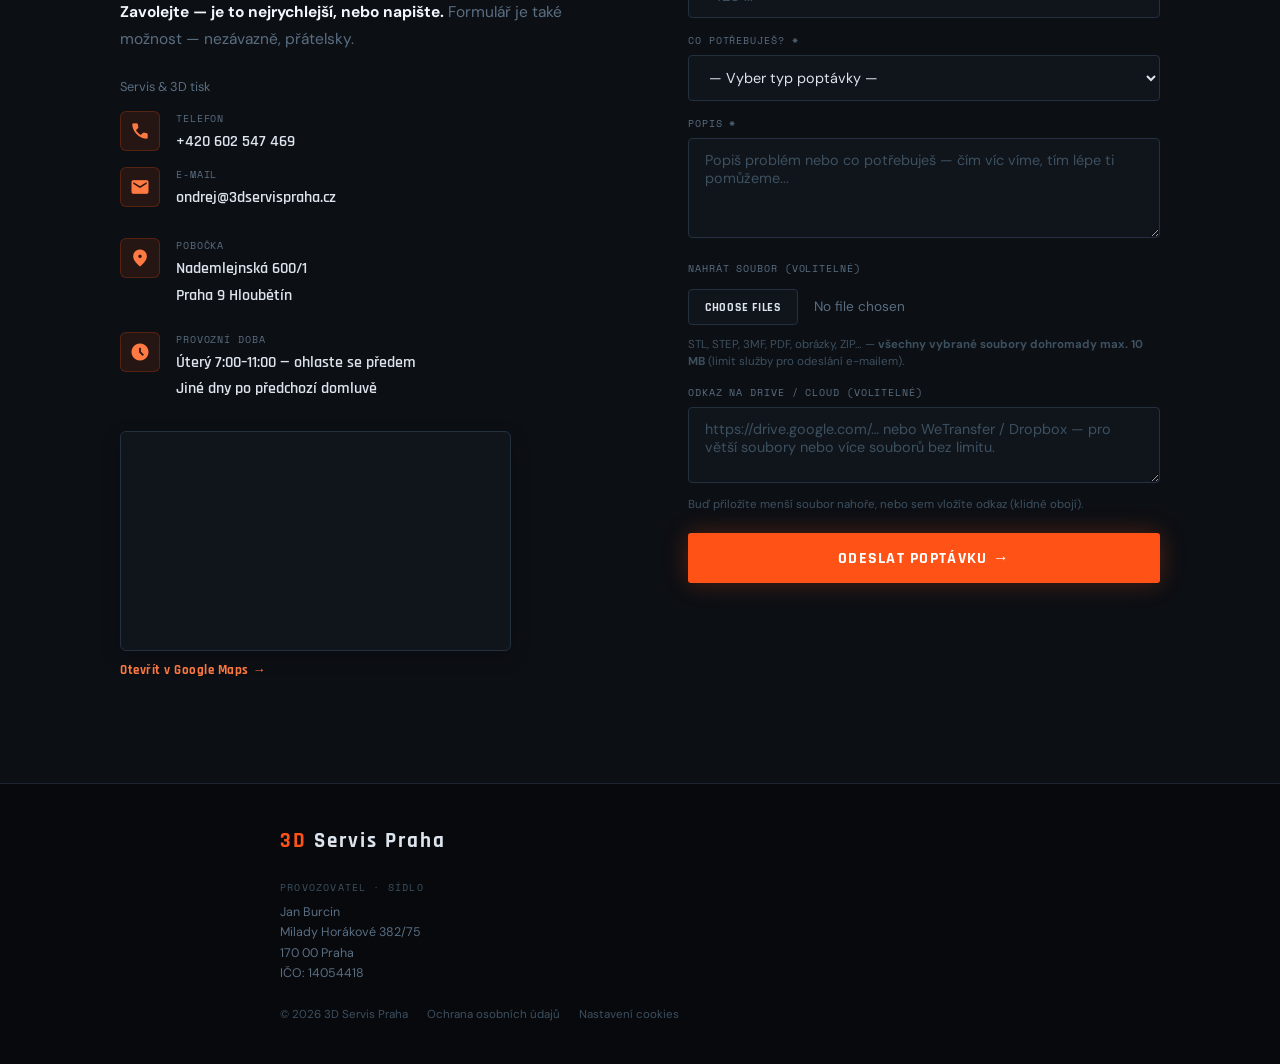
==== commit c1478777: "Unify service card button labels All repair cards: Poptat opravu 3D print card: Poptat tisk Model ca" ====
--- a/index.html
+++ b/index.html
@@ -368,7 +368,7 @@
         <li>Cenová kalkulace</li>
         <li class="no">Při provedení opravy se neúčtuje</li>
       </ul>
-      <a href="#kontakt" class="btn-g" style="display:block;text-align:center;padding:.75rem">Objednat</a>
+      <a href="#kontakt" class="btn-g" style="display:block;text-align:center;padding:.75rem">Poptat opravu</a>
     </div>
     <div class="prcard reveal d2">
       <div class="pr-name">Základní servis</div>
@@ -382,7 +382,7 @@
         <li>Kontrola řemenů a chodu os</li>
         <li>Kontrola senzorů pohledem</li>
       </ul>
-      <a href="#kontakt" class="btn-g" style="display:block;text-align:center;padding:.75rem">Objednat servis</a>
+      <a href="#kontakt" class="btn-g" style="display:block;text-align:center;padding:.75rem">Poptat opravu</a>
     </div>
     <div class="prcard reveal d3">
       <div class="pr-name">Výměna dílů</div>
@@ -396,7 +396,7 @@
         <li>Výměna ventilátoru hotendu/ofuku</li>
         <li>Silikonová ponožka a krátký test</li>
       </ul>
-      <a href="#kontakt" class="btn-g" style="display:block;text-align:center;padding:.75rem">Objednat opravu</a>
+      <a href="#kontakt" class="btn-g" style="display:block;text-align:center;padding:.75rem">Poptat opravu</a>
     </div>
     <div class="prcard feat reveal">
       <div class="pr-name">Extruder a mechanika</div>
@@ -410,7 +410,7 @@
         <li>Výměna řemenů os X nebo Y</li>
         <li>First layer a auto-leveling</li>
       </ul>
-      <a href="#kontakt" class="btn-p" style="display:block;text-align:center;padding:.75rem">Zadat opravu</a>
+      <a href="#kontakt" class="btn-p" style="display:block;text-align:center;padding:.75rem">Poptat opravu</a>
     </div>
     <div class="prcard reveal d1">
       <div class="pr-name">AMS a elektronika</div>
@@ -424,7 +424,7 @@
         <li>Chyby rozpoznání materiálu nebo cívky</li>
         <li>Tiskárna se nezapne, thermal runaway</li>
       </ul>
-      <a href="#kontakt" class="btn-g" style="display:block;text-align:center;padding:.75rem">Zadat opravu</a>
+      <a href="#kontakt" class="btn-g" style="display:block;text-align:center;padding:.75rem">Poptat opravu</a>
     </div>
 
     <div class="prcard reveal">
@@ -440,7 +440,7 @@
         <li>Dodání od 24 hodin</li>
         <li>Doručení po celé ČR</li>
       </ul>
-      <a href="#kontakt" class="btn-g" style="display:block;text-align:center;padding:.75rem">Zadat tisk</a>
+      <a href="#kontakt" class="btn-g" style="display:block;text-align:center;padding:.75rem">Poptat tisk</a>
     </div>
     <div class="prcard reveal d1">
       <div class="pr-name">3D modelování</div>
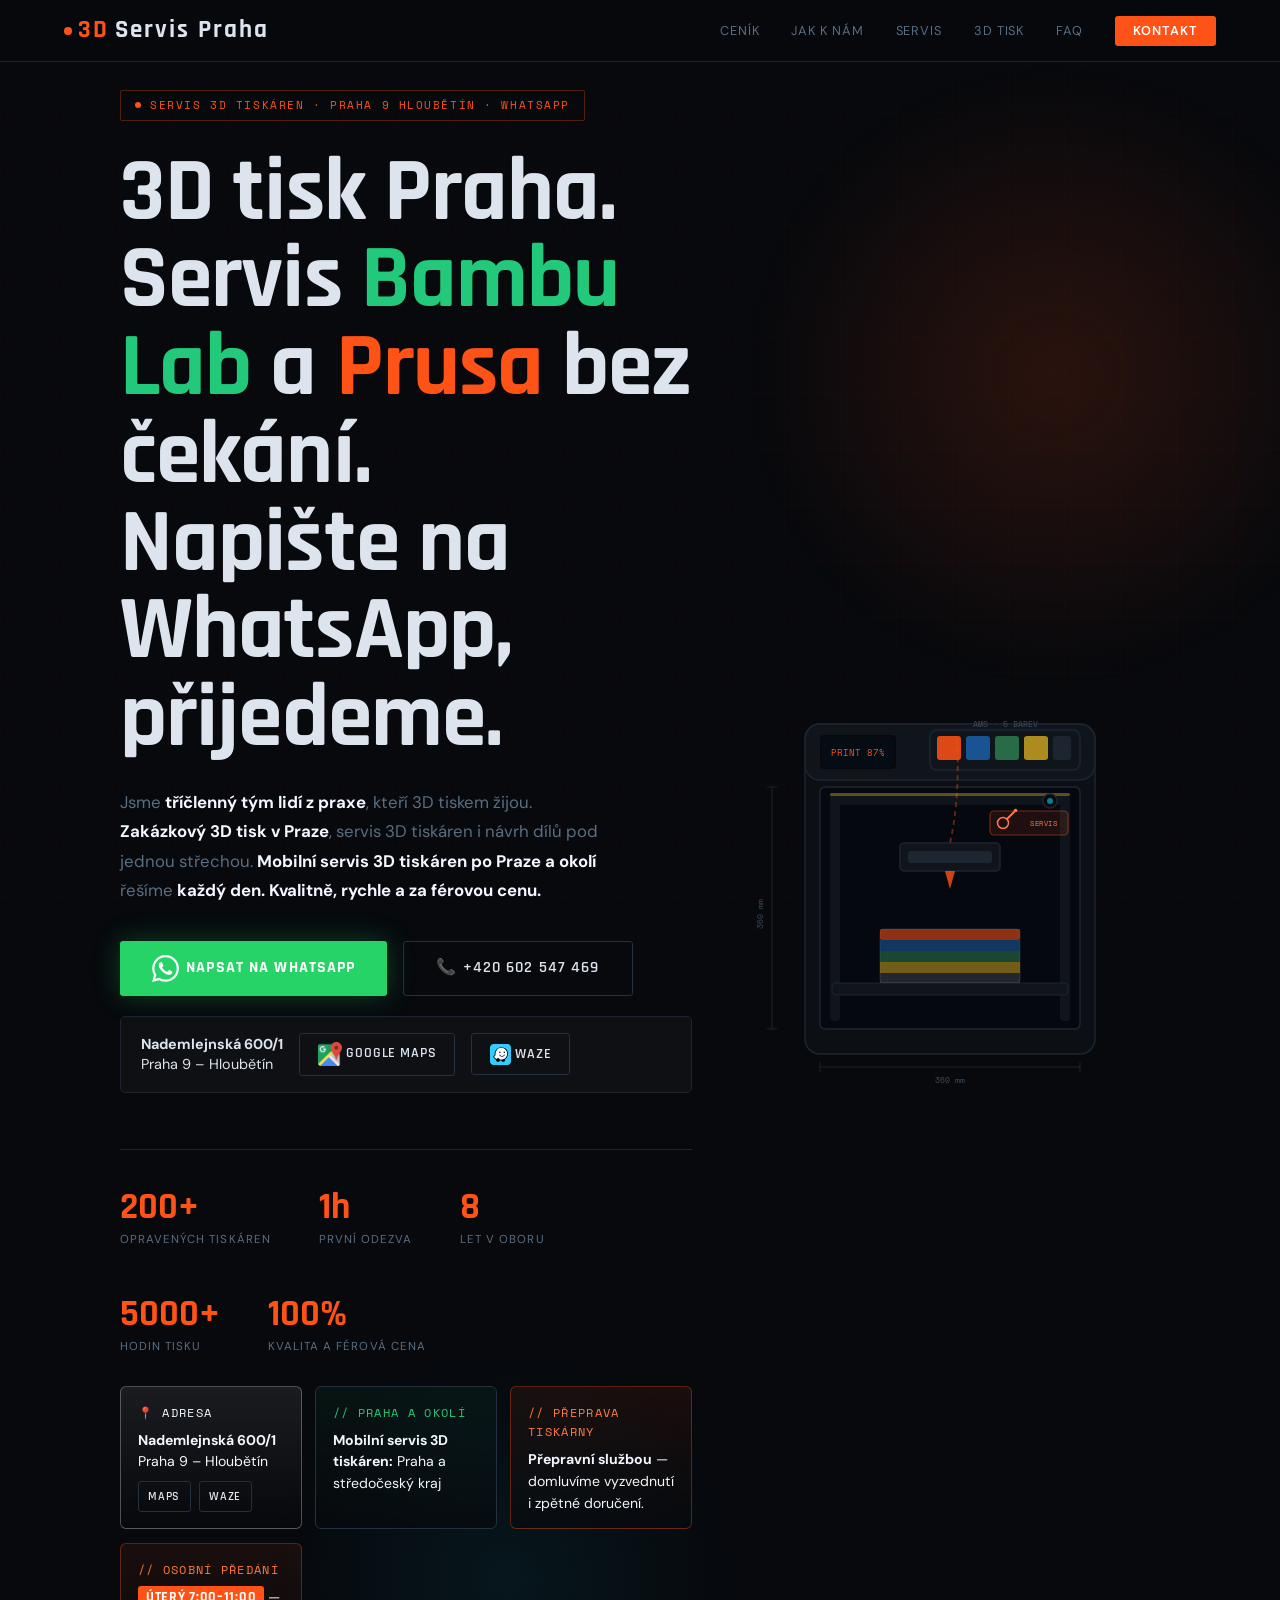
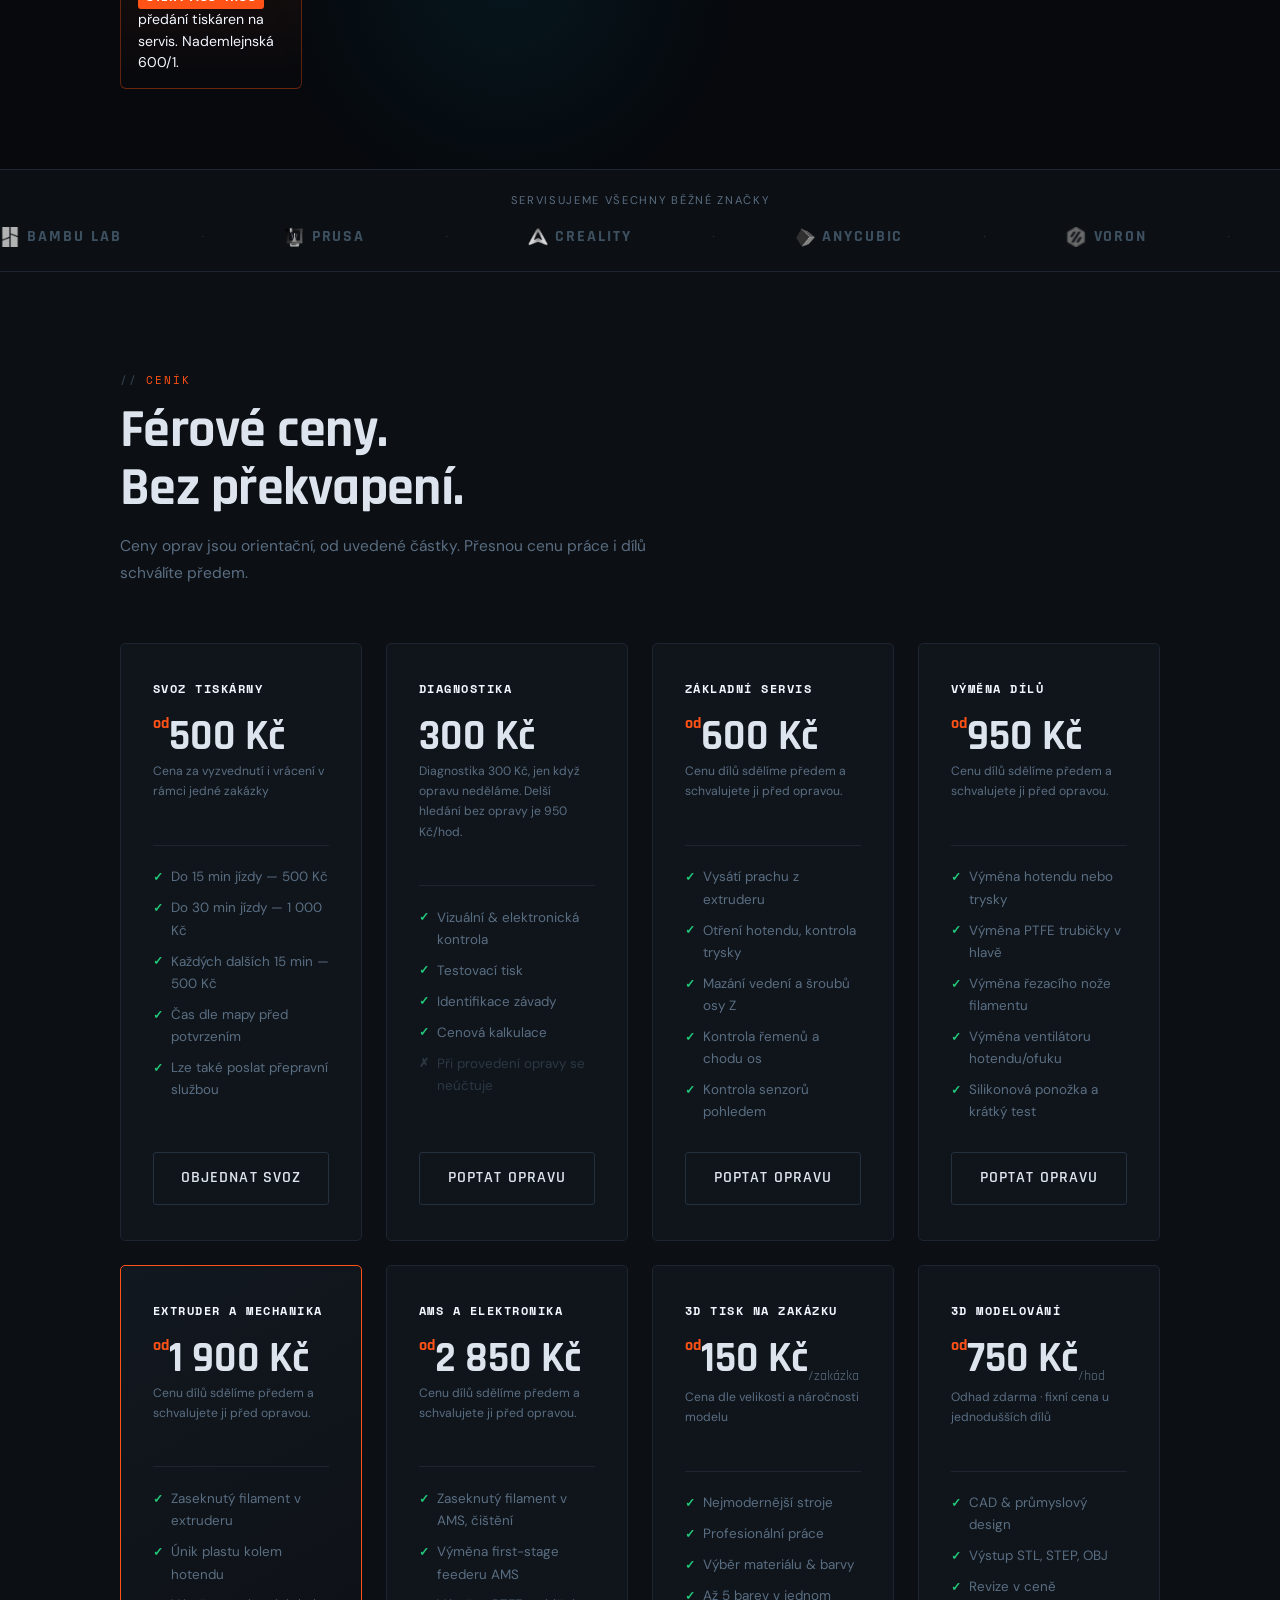
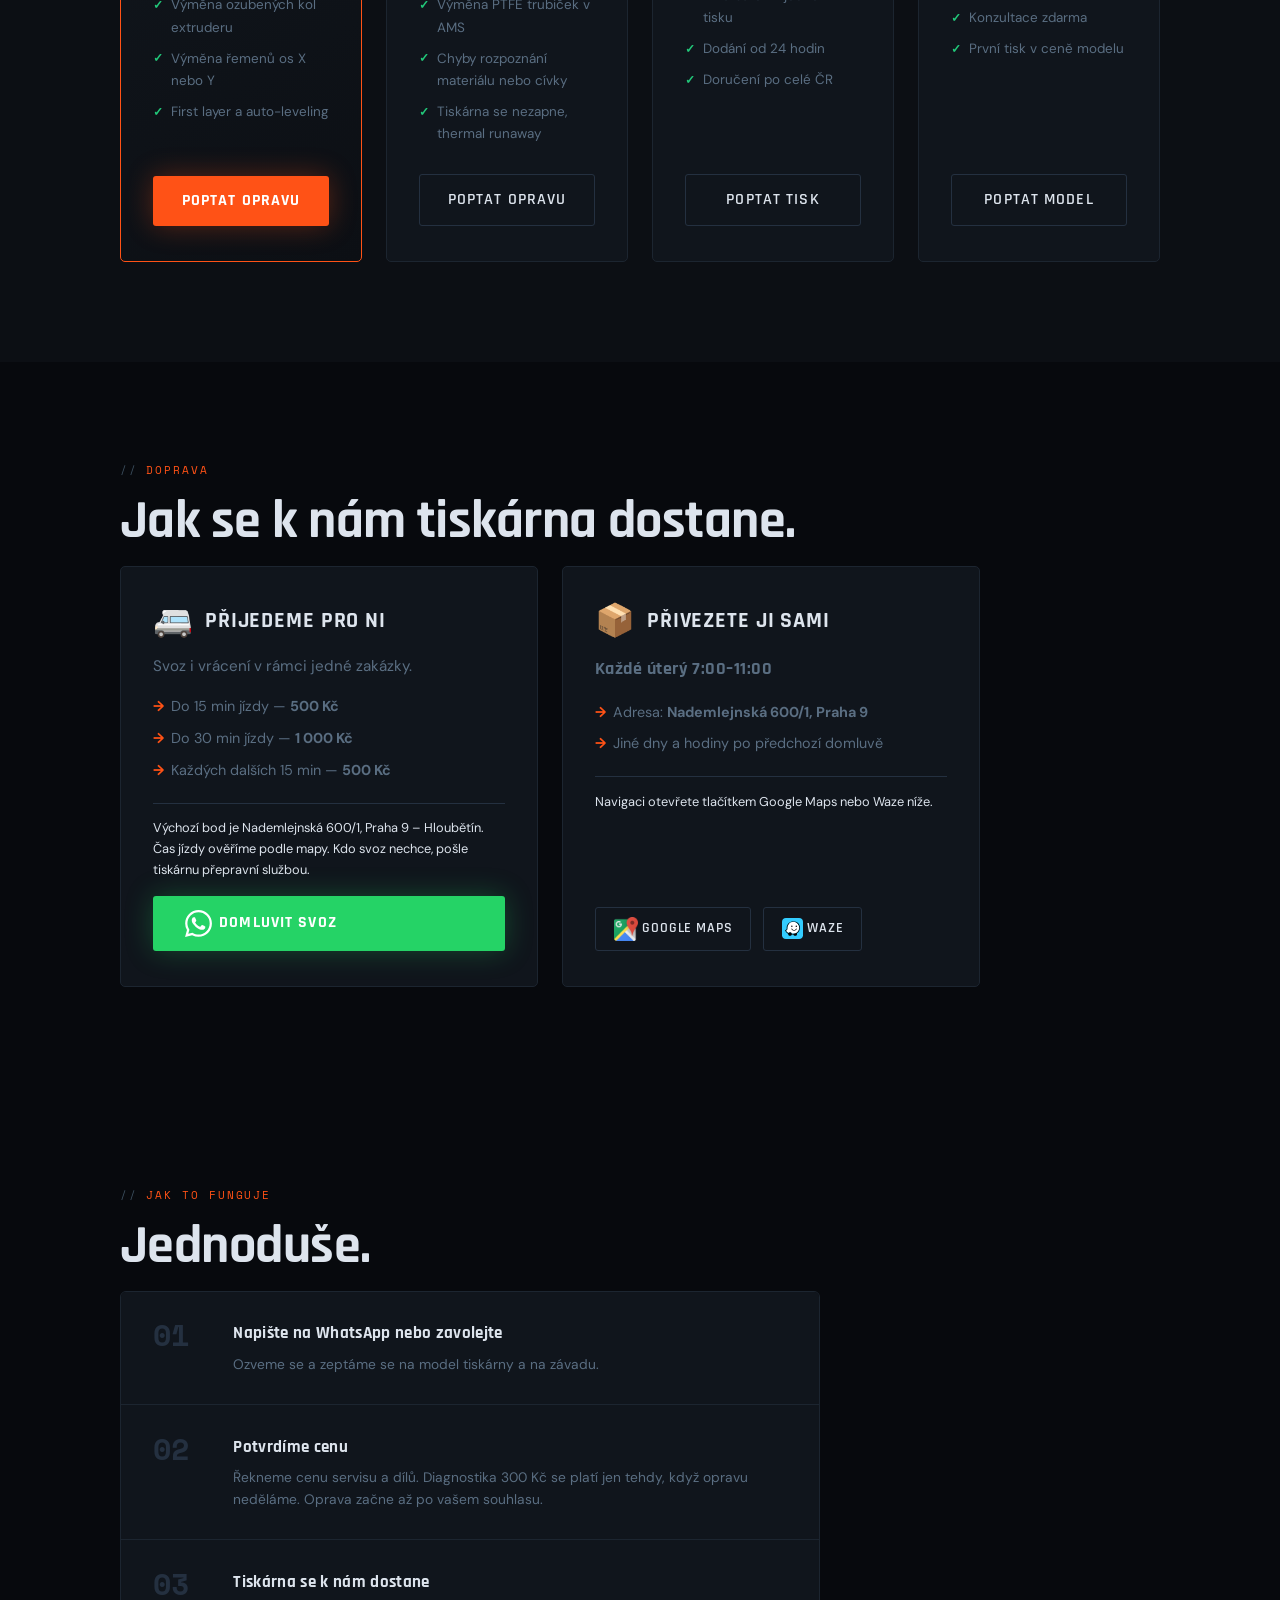
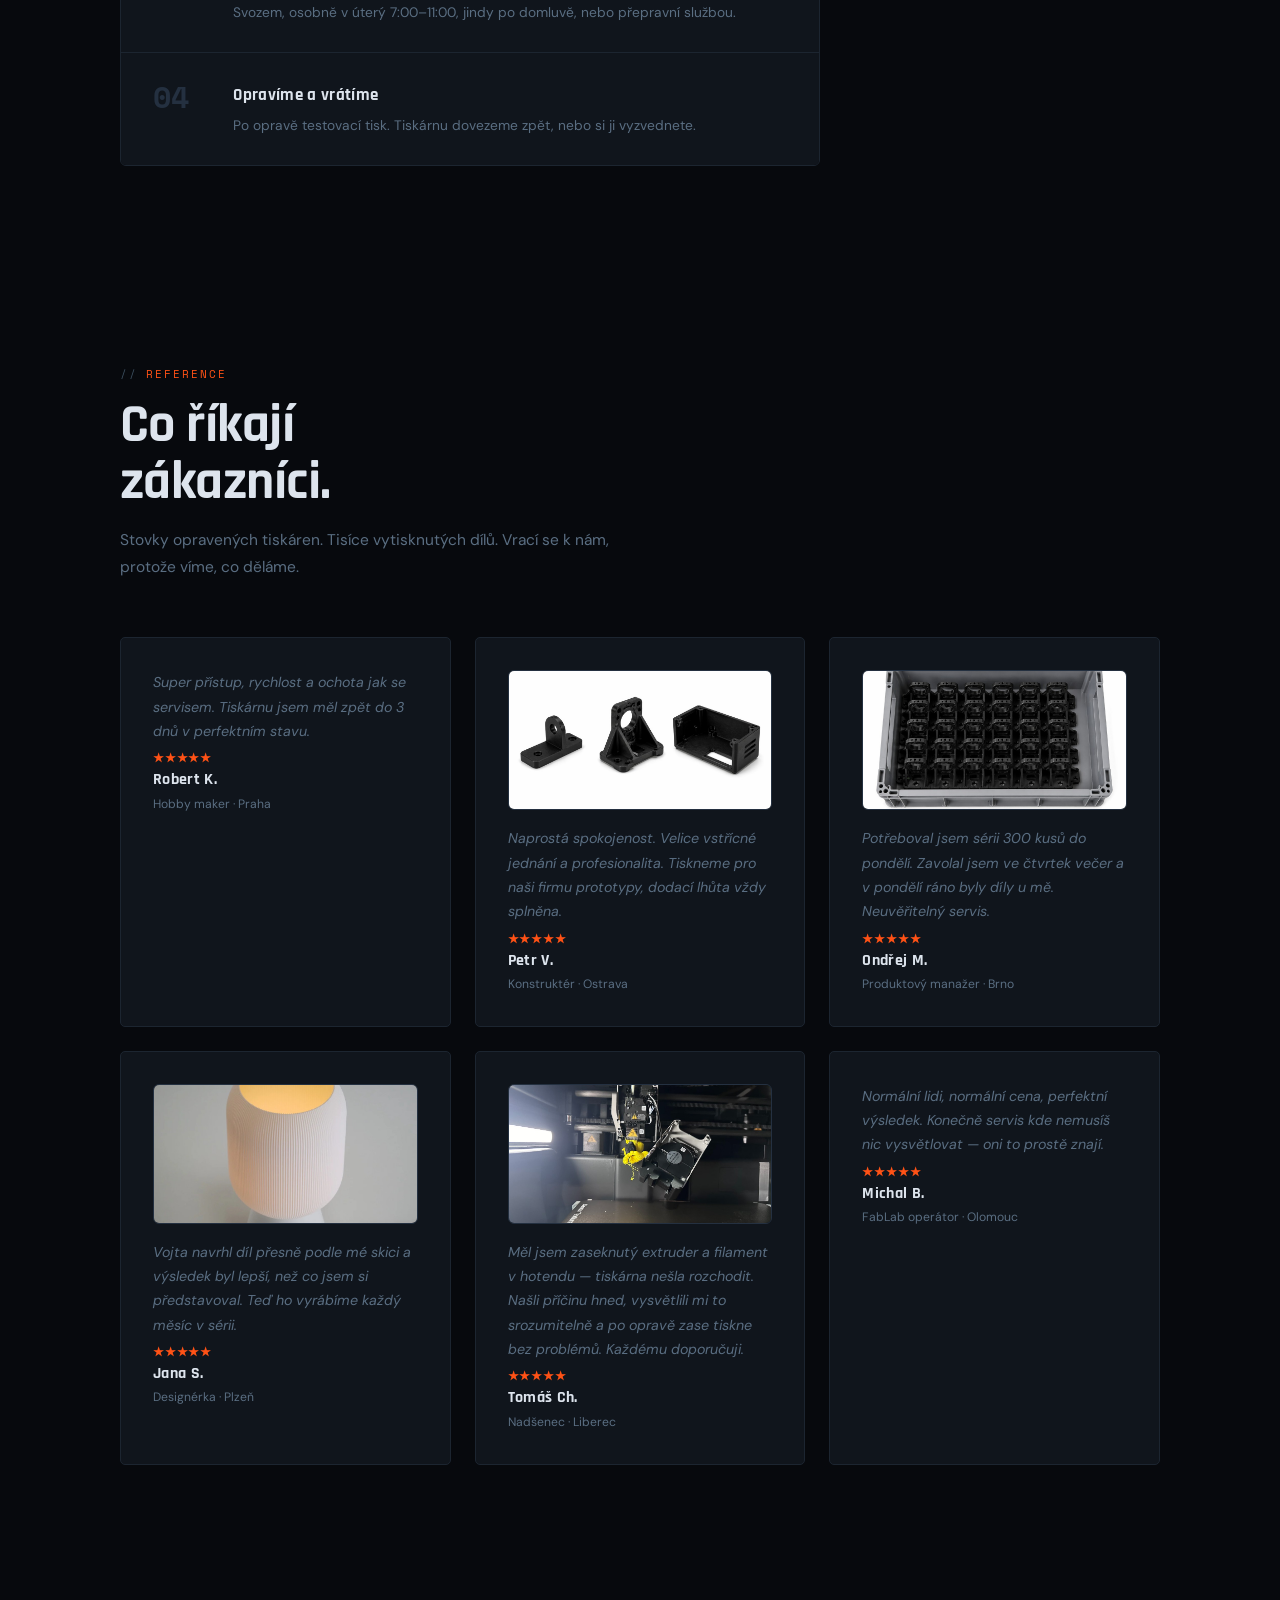
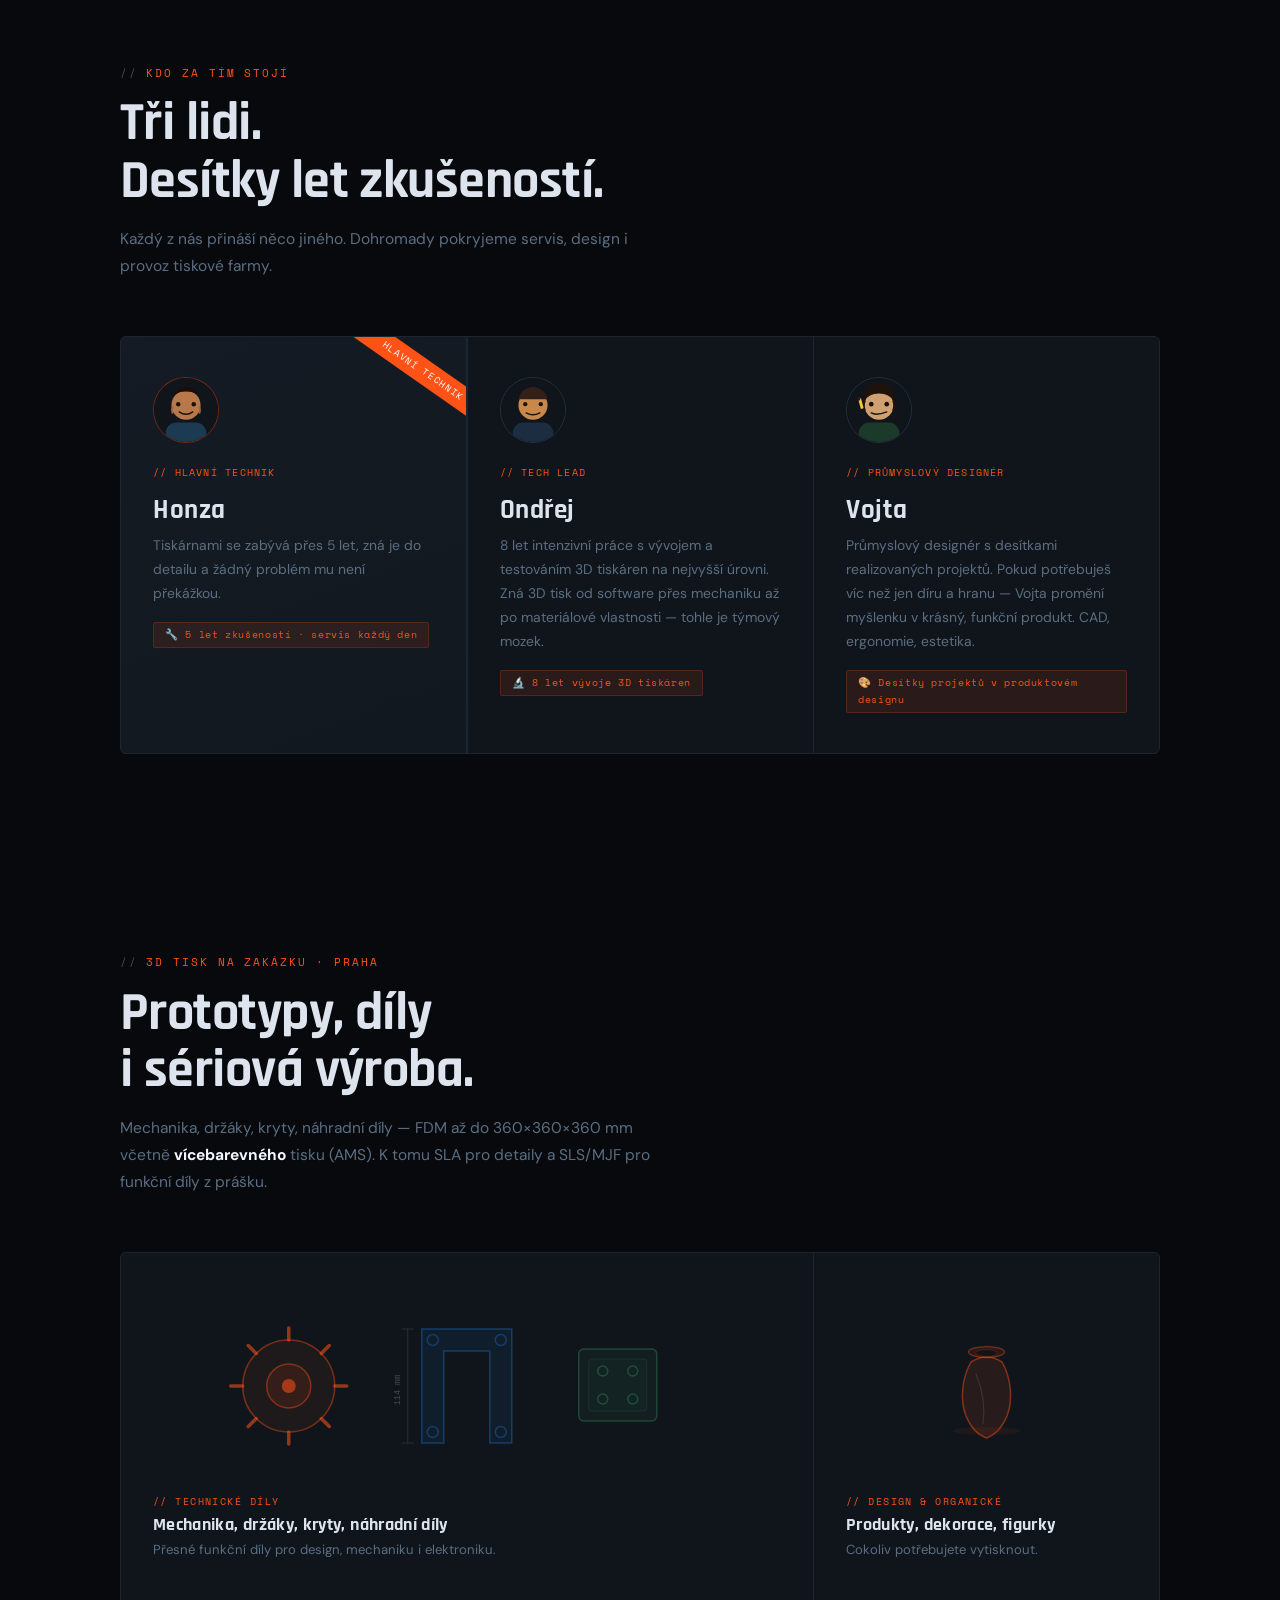
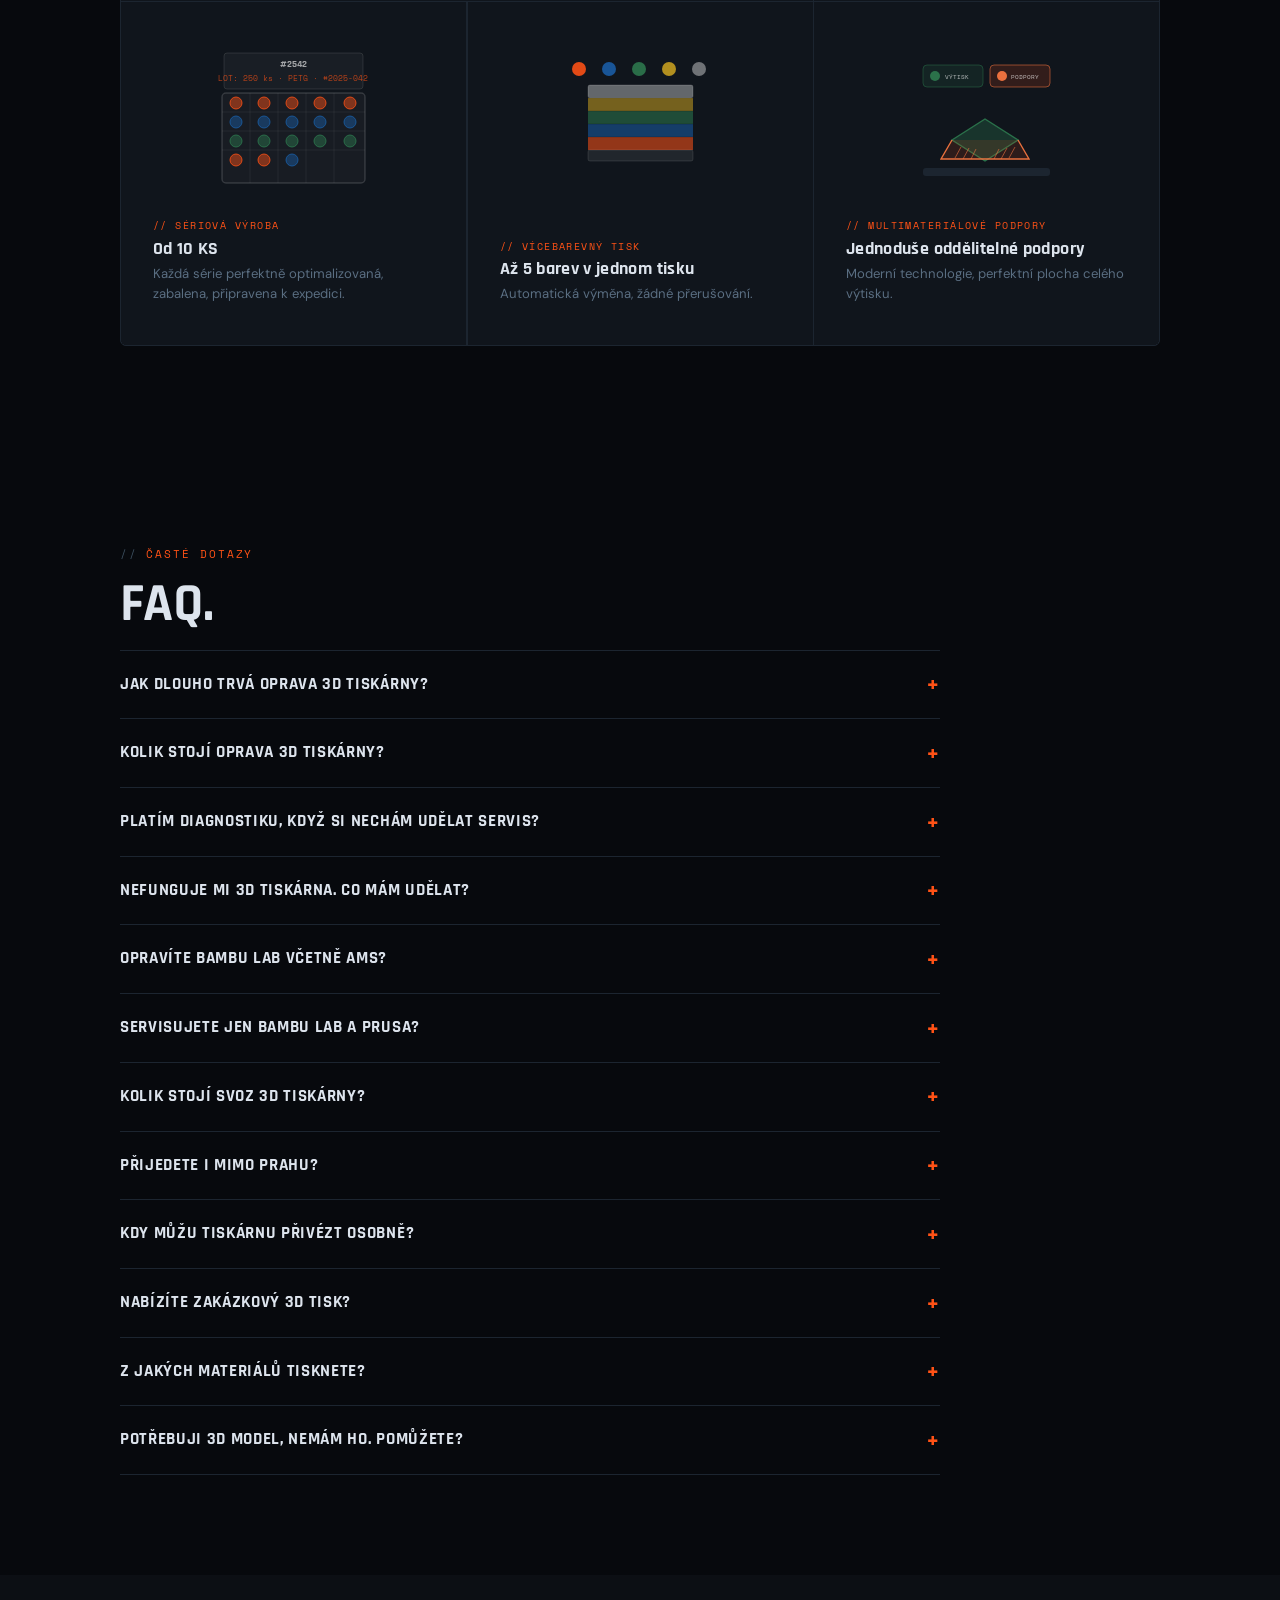
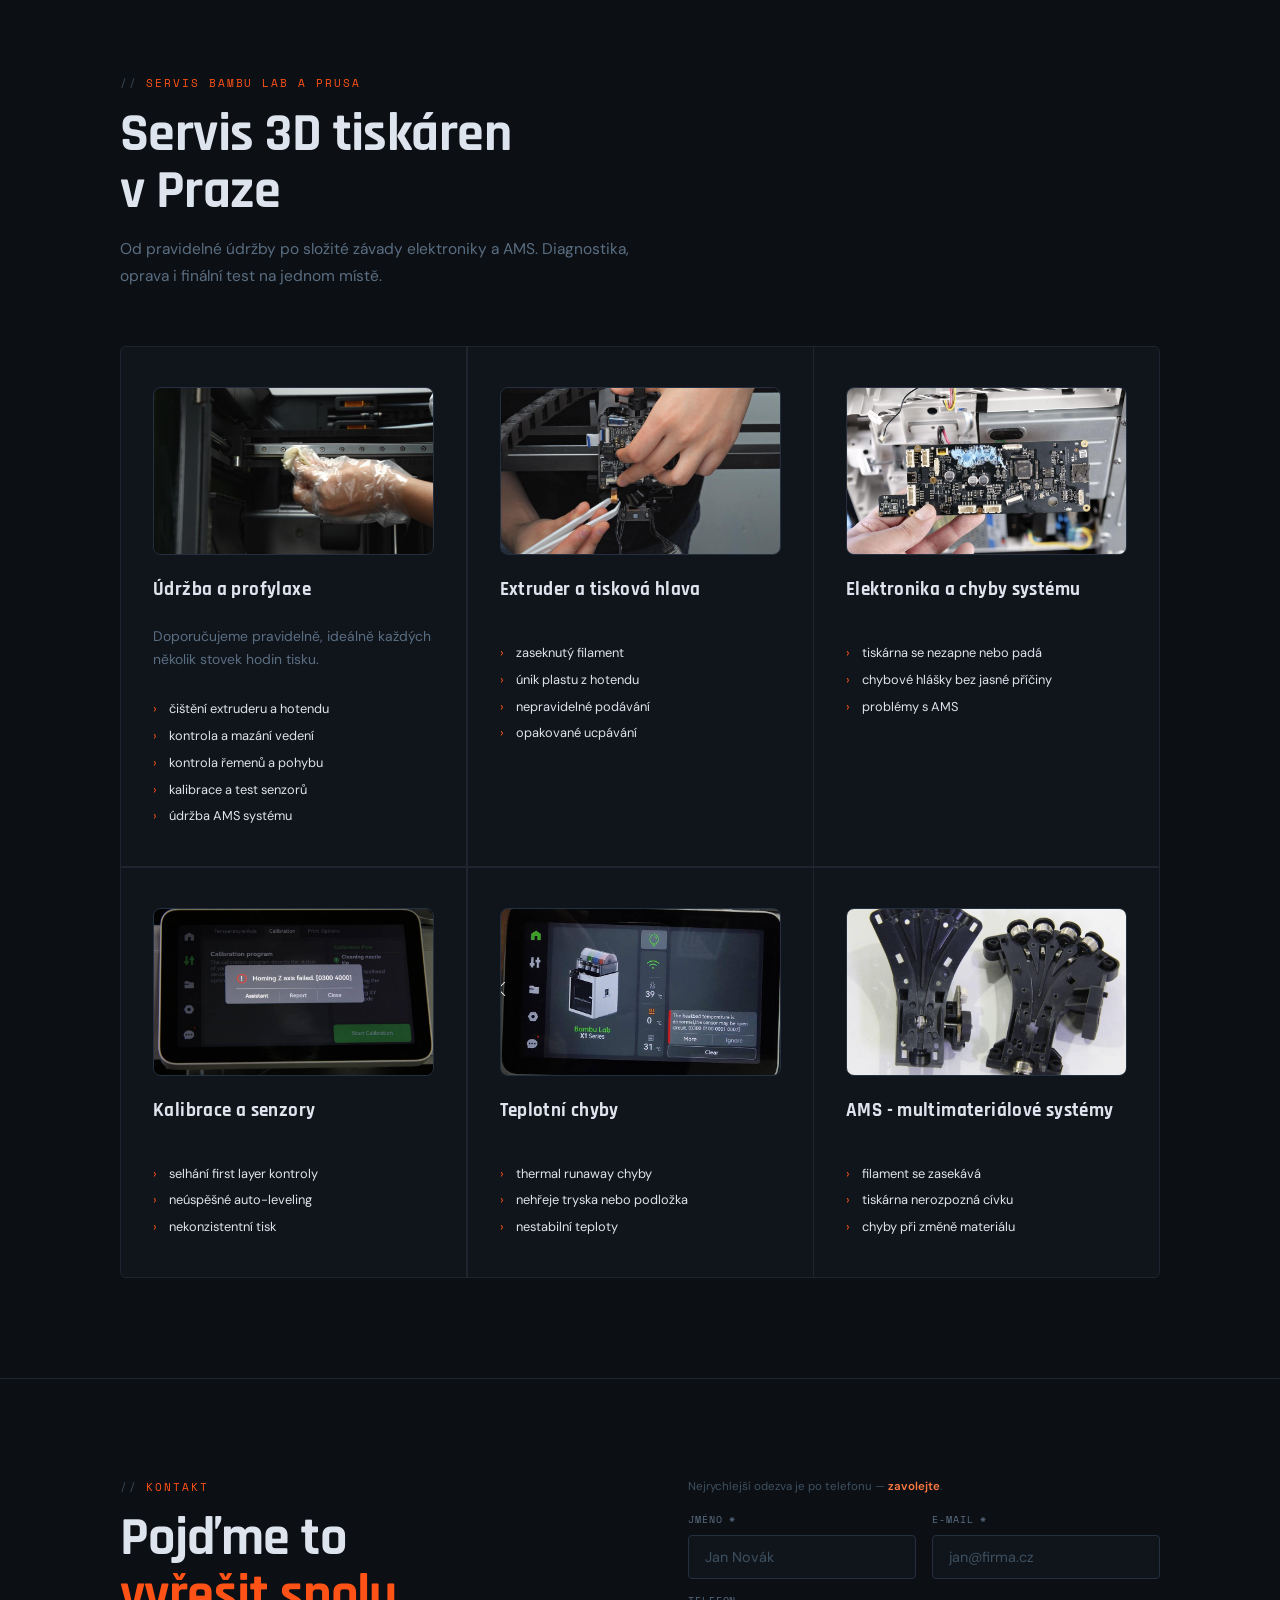
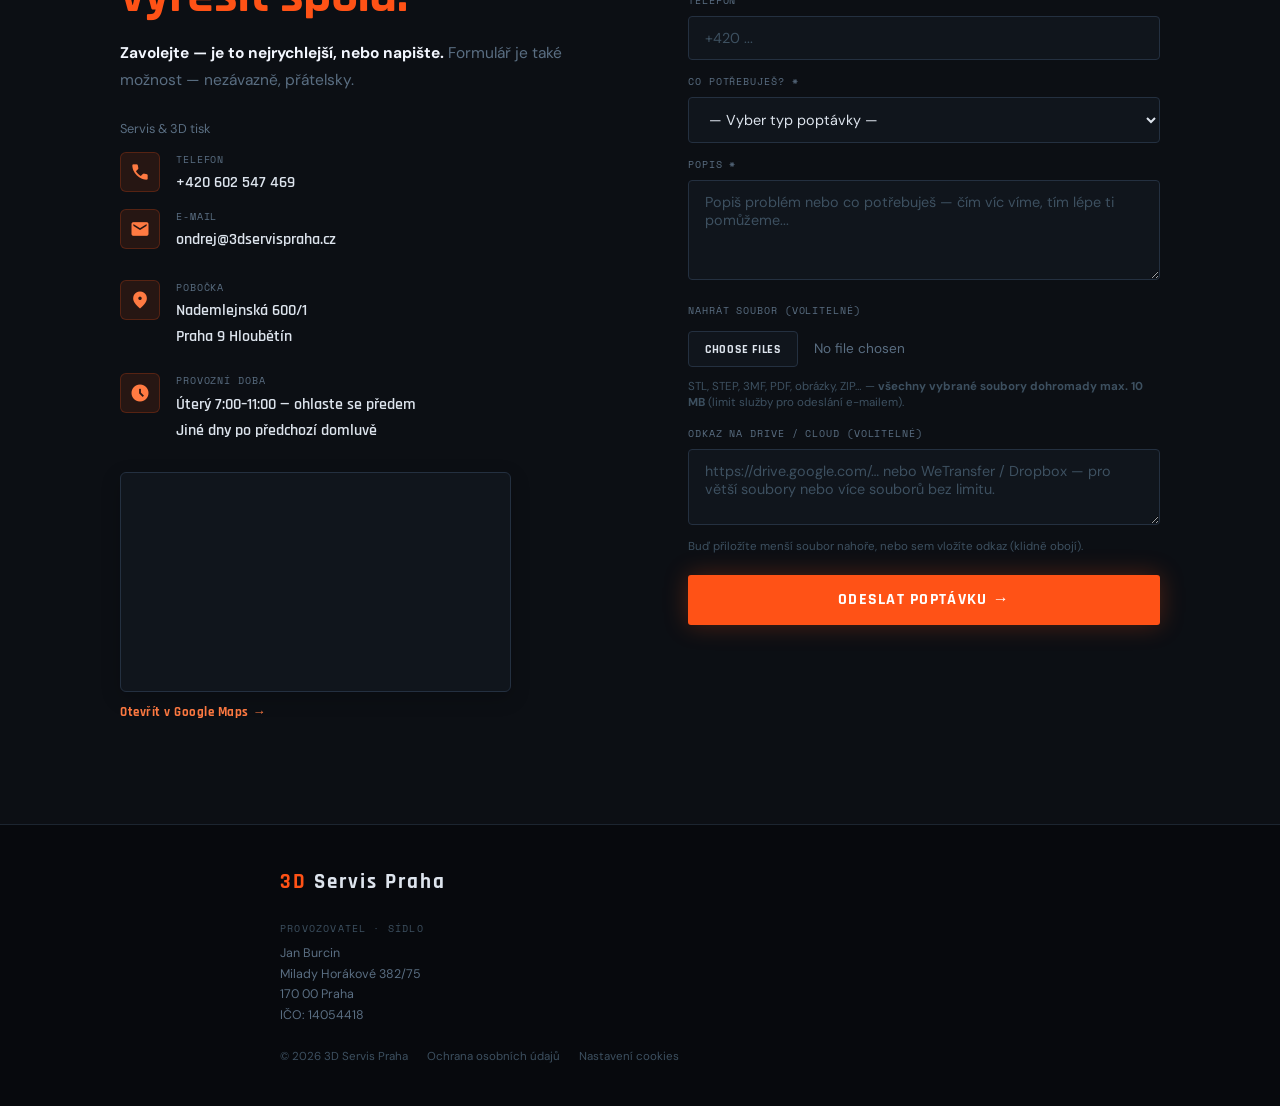
==== commit edebc309: "Fix map iframe — search by business name not coordinates Coordinates were pinning a different busine" ====
--- a/index.html
+++ b/index.html
@@ -52,7 +52,7 @@
         "latitude": 50.1018614,
         "longitude": 14.5279861
       },
-      "hasMap": "https://www.google.com/maps/dir/?api=1&destination=50.10210815671168%2C14.528653680133223",
+      "hasMap": "https://www.google.com/maps/dir/?api=1&destination=3D+Servis+Praha%2C+Nademlejnsk%C3%A1+600%2F1%2C+Praha+9",
       "openingHoursSpecification": [
         {
           "@type": "OpeningHoursSpecification",
@@ -205,8 +205,8 @@
     </div>
     <div class="hero-address">
       <div class="hero-address-text"><strong>Nademlejnská 600/1</strong><br>Praha 9 – Hloubětín</div>
-      <a href="https://www.google.com/maps/dir/?api=1&destination=50.10210815671168%2C14.528653680133223&travelmode=driving" class="btn-nav" target="_blank" rel="noopener"><img src="[data-uri]" width="24" height="24" alt="" style="vertical-align:middle;margin-right:.35em;flex-shrink:0;border-radius:3px">Google Maps</a>
-      <a href="https://waze.com/ul?ll=50.10210815671168,14.528653680133223&navigate=yes" class="btn-nav" target="_blank" rel="noopener"><svg xmlns="http://www.w3.org/2000/svg" viewBox="0 0 1000 1000" width="21" height="21" style="vertical-align:middle;margin-right:.35em;flex-shrink:0"><path style="fill:#33CCFF" d="M819.1,1000H180.9C81,1000,0,919,0,819.1V180.9C0,81,81,0,180.9,0h638.2C919,0,1000,81,1000,180.9v638.2C1000,919,919,1000,819.1,1000z"/><path style="fill:#fff" d="M539.4,184.3c-87.2,0-168.5,39.2-223.3,108.7c-38.2,49-58.8,109.7-58.8,171.4v51.9c0,22.5-8.8,44.1-23.5,59.7c-11.7,11.8-26.4,20.6-42.1,24.5c5.9,14.7,19.6,37.2,44.1,61.7c20.6,21.5,45.1,39.2,71.5,51.9v-1c16.6-25.5,44.1-40.2,74.4-40.2c5.9,0,10.8,1,16.7,2c35.3,6.9,62.7,34.3,69.5,68.6h72.5c75.4,0,146.9-31.3,198.8-82.3C819.5,580.9,844,460.5,800,356.6C755.9,251.8,654,184.3,539.4,184.3z"/><path style="fill:#000001" d="M539.4,149c-97,0-188,43.1-249.8,120.5c-44.1,55.8-67.6,124.4-67.6,195.9v50.9c0,26.4-18.6,50.9-54.8,52.9c-8.8,0-15.7,6.9-16.6,15.7c-1,23.5,24.5,67.6,59.7,102.8c24.5,24.5,52.9,44.1,83.2,59.7c-9.8,53.9,32.3,102.8,87.2,102.8h1c42.1,0,77.4-29.4,86.2-69.5h73.5c7.8,40.2,43.1,69.5,86.2,69.5c9.8,0,20.6-2,30.4-4.9c24.5-7.8,43.1-26.4,51.9-50.9c7.8-22.5,6.9-45,0-63.7c19.6-12.7,37.2-26.4,53.9-43.1c59.7-58.8,93-139.1,93-222.3c0-84.2-33.3-162.6-93-222.3C704,181.3,623.7,149,539.4,149z M539.4,184.3c113.6,0,216.5,68.6,260.5,173.4c44.1,104.8,19.6,225.3-60.7,304.6c-51.9,51.9-123.4,82.3-198.8,82.3h-72.5c-6.9-35.3-34.3-61.7-69.5-68.6c-5.9-1-10.8-2-16.7-2c-29.4,0-57.8,14.7-74.4,40.2v1c-26.4-13.7-50-31.4-71.5-51.9c-24.5-24.5-38.2-48-44.1-61.7c16.7-3.9,30.4-12.7,42.1-24.5c14.7-16.7,23.5-37.2,23.5-59.7v-51.9c0-61.7,20.6-122.4,58.8-171.4C371,222.5,452.3,184.3,539.4,184.3z"/><path style="fill:#000001" d="M680.5,358.6c-19.6,0-35.3,15.7-35.3,35.3c0,19.6,15.7,35.3,35.3,35.3c19.6,0,35.3-15.7,35.3-35.3C715.7,374.3,700.1,358.6,680.5,358.6z"/><path style="fill:#000001" d="M468.9,358.6c-19.6,0-35.3,15.7-35.3,35.3c0,19.6,15.7,35.3,35.3,35.3s35.3-15.7,35.3-35.3C504.2,374.3,488.5,358.6,468.9,358.6z"/><path style="fill:#000001" d="M463,498.6c-12.7,0-21.5,12.7-15.7,24.5c23.5,49,72.5,80.3,127.3,80.3c54.8,0,103.8-31.3,127.3-80.3c4.9-11.7-2.9-24.5-15.7-24.5c-6.9,0-12.7,3.9-15.7,9.8c-17.6,36.2-54.8,59.7-95,59.7c-41.1,0-78.3-23.5-95-59.7C476.8,502.6,470.9,498.6,463,498.6z"/></svg>Waze</a>
+      <a href="https://www.google.com/maps/dir/?api=1&destination=3D+Servis+Praha%2C+Nademlejnsk%C3%A1+600%2F1%2C+Praha+9&travelmode=driving" class="btn-nav" target="_blank" rel="noopener"><img src="[data-uri]" width="24" height="24" alt="" style="vertical-align:middle;margin-right:.35em;flex-shrink:0;border-radius:3px">Google Maps</a>
+      <a href="https://waze.com/ul?q=3D+Servis+Praha%2C+Nademlejnska+600%2C+Praha+9&navigate=yes" class="btn-nav" target="_blank" rel="noopener"><svg xmlns="http://www.w3.org/2000/svg" viewBox="0 0 1000 1000" width="21" height="21" style="vertical-align:middle;margin-right:.35em;flex-shrink:0"><path style="fill:#33CCFF" d="M819.1,1000H180.9C81,1000,0,919,0,819.1V180.9C0,81,81,0,180.9,0h638.2C919,0,1000,81,1000,180.9v638.2C1000,919,919,1000,819.1,1000z"/><path style="fill:#fff" d="M539.4,184.3c-87.2,0-168.5,39.2-223.3,108.7c-38.2,49-58.8,109.7-58.8,171.4v51.9c0,22.5-8.8,44.1-23.5,59.7c-11.7,11.8-26.4,20.6-42.1,24.5c5.9,14.7,19.6,37.2,44.1,61.7c20.6,21.5,45.1,39.2,71.5,51.9v-1c16.6-25.5,44.1-40.2,74.4-40.2c5.9,0,10.8,1,16.7,2c35.3,6.9,62.7,34.3,69.5,68.6h72.5c75.4,0,146.9-31.3,198.8-82.3C819.5,580.9,844,460.5,800,356.6C755.9,251.8,654,184.3,539.4,184.3z"/><path style="fill:#000001" d="M539.4,149c-97,0-188,43.1-249.8,120.5c-44.1,55.8-67.6,124.4-67.6,195.9v50.9c0,26.4-18.6,50.9-54.8,52.9c-8.8,0-15.7,6.9-16.6,15.7c-1,23.5,24.5,67.6,59.7,102.8c24.5,24.5,52.9,44.1,83.2,59.7c-9.8,53.9,32.3,102.8,87.2,102.8h1c42.1,0,77.4-29.4,86.2-69.5h73.5c7.8,40.2,43.1,69.5,86.2,69.5c9.8,0,20.6-2,30.4-4.9c24.5-7.8,43.1-26.4,51.9-50.9c7.8-22.5,6.9-45,0-63.7c19.6-12.7,37.2-26.4,53.9-43.1c59.7-58.8,93-139.1,93-222.3c0-84.2-33.3-162.6-93-222.3C704,181.3,623.7,149,539.4,149z M539.4,184.3c113.6,0,216.5,68.6,260.5,173.4c44.1,104.8,19.6,225.3-60.7,304.6c-51.9,51.9-123.4,82.3-198.8,82.3h-72.5c-6.9-35.3-34.3-61.7-69.5-68.6c-5.9-1-10.8-2-16.7-2c-29.4,0-57.8,14.7-74.4,40.2v1c-26.4-13.7-50-31.4-71.5-51.9c-24.5-24.5-38.2-48-44.1-61.7c16.7-3.9,30.4-12.7,42.1-24.5c14.7-16.7,23.5-37.2,23.5-59.7v-51.9c0-61.7,20.6-122.4,58.8-171.4C371,222.5,452.3,184.3,539.4,184.3z"/><path style="fill:#000001" d="M680.5,358.6c-19.6,0-35.3,15.7-35.3,35.3c0,19.6,15.7,35.3,35.3,35.3c19.6,0,35.3-15.7,35.3-35.3C715.7,374.3,700.1,358.6,680.5,358.6z"/><path style="fill:#000001" d="M468.9,358.6c-19.6,0-35.3,15.7-35.3,35.3c0,19.6,15.7,35.3,35.3,35.3s35.3-15.7,35.3-35.3C504.2,374.3,488.5,358.6,468.9,358.6z"/><path style="fill:#000001" d="M463,498.6c-12.7,0-21.5,12.7-15.7,24.5c23.5,49,72.5,80.3,127.3,80.3c54.8,0,103.8-31.3,127.3-80.3c4.9-11.7-2.9-24.5-15.7-24.5c-6.9,0-12.7,3.9-15.7,9.8c-17.6,36.2-54.8,59.7-95,59.7c-41.1,0-78.3-23.5-95-59.7C476.8,502.6,470.9,498.6,463,498.6z"/></svg>Waze</a>
     </div>
     <div class="hero-stats">
       <div><div class="stat-n" data-target="200">0+</div><div class="stat-l">Opravených tiskáren</div></div>
@@ -220,8 +220,8 @@
         <div class="hero-branch-label">📍 Adresa</div>
         <div class="hero-branch-note"><strong>Nademlejnská 600/1</strong><br>Praha 9 – Hloubětín</div>
         <div style="display:flex;gap:.5rem;margin-top:.5rem">
-          <a href="https://www.google.com/maps/dir/?api=1&destination=50.10210815671168%2C14.528653680133223&travelmode=driving" class="btn-nav" target="_blank" rel="noopener" style="font-size:.73rem;padding:.3rem .6rem">Maps</a>
-          <a href="https://waze.com/ul?ll=50.10210815671168,14.528653680133223&navigate=yes" class="btn-nav" target="_blank" rel="noopener" style="font-size:.73rem;padding:.3rem .6rem">Waze</a>
+          <a href="https://www.google.com/maps/dir/?api=1&destination=3D+Servis+Praha%2C+Nademlejnsk%C3%A1+600%2F1%2C+Praha+9&travelmode=driving" class="btn-nav" target="_blank" rel="noopener" style="font-size:.73rem;padding:.3rem .6rem">Maps</a>
+          <a href="https://waze.com/ul?q=3D+Servis+Praha%2C+Nademlejnska+600%2C+Praha+9&navigate=yes" class="btn-nav" target="_blank" rel="noopener" style="font-size:.73rem;padding:.3rem .6rem">Waze</a>
         </div>
       </div>
       <div class="hero-map">
@@ -486,8 +486,8 @@
       </ul>
       <p class="jkn-note">Navigaci otevřete tlačítkem Google Maps nebo Waze níže.</p>
       <div style="display:flex;gap:.75rem;flex-wrap:wrap;margin-top:auto">
-        <a href="https://www.google.com/maps/dir/?api=1&destination=50.10210815671168%2C14.528653680133223&travelmode=driving" class="btn-nav" target="_blank" rel="noopener"><img src="[data-uri]" width="24" height="24" alt="" style="vertical-align:middle;margin-right:.35em;flex-shrink:0;border-radius:3px">Google Maps</a>
-        <a href="https://waze.com/ul?ll=50.10210815671168,14.528653680133223&navigate=yes" class="btn-nav" target="_blank" rel="noopener"><svg xmlns="http://www.w3.org/2000/svg" viewBox="0 0 1000 1000" width="21" height="21" style="vertical-align:middle;margin-right:.35em;flex-shrink:0"><path style="fill:#33CCFF" d="M819.1,1000H180.9C81,1000,0,919,0,819.1V180.9C0,81,81,0,180.9,0h638.2C919,0,1000,81,1000,180.9v638.2C1000,919,919,1000,819.1,1000z"/><path style="fill:#fff" d="M539.4,184.3c-87.2,0-168.5,39.2-223.3,108.7c-38.2,49-58.8,109.7-58.8,171.4v51.9c0,22.5-8.8,44.1-23.5,59.7c-11.7,11.8-26.4,20.6-42.1,24.5c5.9,14.7,19.6,37.2,44.1,61.7c20.6,21.5,45.1,39.2,71.5,51.9v-1c16.6-25.5,44.1-40.2,74.4-40.2c5.9,0,10.8,1,16.7,2c35.3,6.9,62.7,34.3,69.5,68.6h72.5c75.4,0,146.9-31.3,198.8-82.3C819.5,580.9,844,460.5,800,356.6C755.9,251.8,654,184.3,539.4,184.3z"/><path style="fill:#000001" d="M539.4,149c-97,0-188,43.1-249.8,120.5c-44.1,55.8-67.6,124.4-67.6,195.9v50.9c0,26.4-18.6,50.9-54.8,52.9c-8.8,0-15.7,6.9-16.6,15.7c-1,23.5,24.5,67.6,59.7,102.8c24.5,24.5,52.9,44.1,83.2,59.7c-9.8,53.9,32.3,102.8,87.2,102.8h1c42.1,0,77.4-29.4,86.2-69.5h73.5c7.8,40.2,43.1,69.5,86.2,69.5c9.8,0,20.6-2,30.4-4.9c24.5-7.8,43.1-26.4,51.9-50.9c7.8-22.5,6.9-45,0-63.7c19.6-12.7,37.2-26.4,53.9-43.1c59.7-58.8,93-139.1,93-222.3c0-84.2-33.3-162.6-93-222.3C704,181.3,623.7,149,539.4,149z M539.4,184.3c113.6,0,216.5,68.6,260.5,173.4c44.1,104.8,19.6,225.3-60.7,304.6c-51.9,51.9-123.4,82.3-198.8,82.3h-72.5c-6.9-35.3-34.3-61.7-69.5-68.6c-5.9-1-10.8-2-16.7-2c-29.4,0-57.8,14.7-74.4,40.2v1c-26.4-13.7-50-31.4-71.5-51.9c-24.5-24.5-38.2-48-44.1-61.7c16.7-3.9,30.4-12.7,42.1-24.5c14.7-16.7,23.5-37.2,23.5-59.7v-51.9c0-61.7,20.6-122.4,58.8-171.4C371,222.5,452.3,184.3,539.4,184.3z"/><path style="fill:#000001" d="M680.5,358.6c-19.6,0-35.3,15.7-35.3,35.3c0,19.6,15.7,35.3,35.3,35.3c19.6,0,35.3-15.7,35.3-35.3C715.7,374.3,700.1,358.6,680.5,358.6z"/><path style="fill:#000001" d="M468.9,358.6c-19.6,0-35.3,15.7-35.3,35.3c0,19.6,15.7,35.3,35.3,35.3s35.3-15.7,35.3-35.3C504.2,374.3,488.5,358.6,468.9,358.6z"/><path style="fill:#000001" d="M463,498.6c-12.7,0-21.5,12.7-15.7,24.5c23.5,49,72.5,80.3,127.3,80.3c54.8,0,103.8-31.3,127.3-80.3c4.9-11.7-2.9-24.5-15.7-24.5c-6.9,0-12.7,3.9-15.7,9.8c-17.6,36.2-54.8,59.7-95,59.7c-41.1,0-78.3-23.5-95-59.7C476.8,502.6,470.9,498.6,463,498.6z"/></svg>Waze</a>
+        <a href="https://www.google.com/maps/dir/?api=1&destination=3D+Servis+Praha%2C+Nademlejnsk%C3%A1+600%2F1%2C+Praha+9&travelmode=driving" class="btn-nav" target="_blank" rel="noopener"><img src="[data-uri]" width="24" height="24" alt="" style="vertical-align:middle;margin-right:.35em;flex-shrink:0;border-radius:3px">Google Maps</a>
+        <a href="https://waze.com/ul?q=3D+Servis+Praha%2C+Nademlejnska+600%2C+Praha+9&navigate=yes" class="btn-nav" target="_blank" rel="noopener"><svg xmlns="http://www.w3.org/2000/svg" viewBox="0 0 1000 1000" width="21" height="21" style="vertical-align:middle;margin-right:.35em;flex-shrink:0"><path style="fill:#33CCFF" d="M819.1,1000H180.9C81,1000,0,919,0,819.1V180.9C0,81,81,0,180.9,0h638.2C919,0,1000,81,1000,180.9v638.2C1000,919,919,1000,819.1,1000z"/><path style="fill:#fff" d="M539.4,184.3c-87.2,0-168.5,39.2-223.3,108.7c-38.2,49-58.8,109.7-58.8,171.4v51.9c0,22.5-8.8,44.1-23.5,59.7c-11.7,11.8-26.4,20.6-42.1,24.5c5.9,14.7,19.6,37.2,44.1,61.7c20.6,21.5,45.1,39.2,71.5,51.9v-1c16.6-25.5,44.1-40.2,74.4-40.2c5.9,0,10.8,1,16.7,2c35.3,6.9,62.7,34.3,69.5,68.6h72.5c75.4,0,146.9-31.3,198.8-82.3C819.5,580.9,844,460.5,800,356.6C755.9,251.8,654,184.3,539.4,184.3z"/><path style="fill:#000001" d="M539.4,149c-97,0-188,43.1-249.8,120.5c-44.1,55.8-67.6,124.4-67.6,195.9v50.9c0,26.4-18.6,50.9-54.8,52.9c-8.8,0-15.7,6.9-16.6,15.7c-1,23.5,24.5,67.6,59.7,102.8c24.5,24.5,52.9,44.1,83.2,59.7c-9.8,53.9,32.3,102.8,87.2,102.8h1c42.1,0,77.4-29.4,86.2-69.5h73.5c7.8,40.2,43.1,69.5,86.2,69.5c9.8,0,20.6-2,30.4-4.9c24.5-7.8,43.1-26.4,51.9-50.9c7.8-22.5,6.9-45,0-63.7c19.6-12.7,37.2-26.4,53.9-43.1c59.7-58.8,93-139.1,93-222.3c0-84.2-33.3-162.6-93-222.3C704,181.3,623.7,149,539.4,149z M539.4,184.3c113.6,0,216.5,68.6,260.5,173.4c44.1,104.8,19.6,225.3-60.7,304.6c-51.9,51.9-123.4,82.3-198.8,82.3h-72.5c-6.9-35.3-34.3-61.7-69.5-68.6c-5.9-1-10.8-2-16.7-2c-29.4,0-57.8,14.7-74.4,40.2v1c-26.4-13.7-50-31.4-71.5-51.9c-24.5-24.5-38.2-48-44.1-61.7c16.7-3.9,30.4-12.7,42.1-24.5c14.7-16.7,23.5-37.2,23.5-59.7v-51.9c0-61.7,20.6-122.4,58.8-171.4C371,222.5,452.3,184.3,539.4,184.3z"/><path style="fill:#000001" d="M680.5,358.6c-19.6,0-35.3,15.7-35.3,35.3c0,19.6,15.7,35.3,35.3,35.3c19.6,0,35.3-15.7,35.3-35.3C715.7,374.3,700.1,358.6,680.5,358.6z"/><path style="fill:#000001" d="M468.9,358.6c-19.6,0-35.3,15.7-35.3,35.3c0,19.6,15.7,35.3,35.3,35.3s35.3-15.7,35.3-35.3C504.2,374.3,488.5,358.6,468.9,358.6z"/><path style="fill:#000001" d="M463,498.6c-12.7,0-21.5,12.7-15.7,24.5c23.5,49,72.5,80.3,127.3,80.3c54.8,0,103.8-31.3,127.3-80.3c4.9-11.7-2.9-24.5-15.7-24.5c-6.9,0-12.7,3.9-15.7,9.8c-17.6,36.2-54.8,59.7-95,59.7c-41.1,0-78.3-23.5-95-59.7C476.8,502.6,470.9,498.6,463,498.6z"/></svg>Waze</a>
       </div>
     </div>
   </div>
@@ -927,9 +927,9 @@
       </div>
       <div class="ct-map">
         <div class="ct-map-frame-wrap">
-          <iframe class="ct-map-frame" title="Pobočka na mapě — Nademlejnská 600/1, Praha 9" loading="lazy" referrerpolicy="no-referrer-when-downgrade" allowfullscreen src="https://maps.google.com/maps?q=50.1018614%2C14.5279861&amp;z=17&amp;hl=cs&amp;ie=UTF8&amp;output=embed"></iframe>
+          <iframe class="ct-map-frame" title="Pobočka na mapě — Nademlejnská 600/1, Praha 9" loading="lazy" referrerpolicy="no-referrer-when-downgrade" allowfullscreen src="https://maps.google.com/maps?q=3D+Servis+Praha%2C+Nademlejnsk%C3%A1+600%2F1%2C+Praha+9&amp;z=17&amp;hl=cs&amp;ie=UTF8&amp;output=embed"></iframe>
         </div>
-        <a class="ct-map-link" href="https://www.google.com/maps/search/?api=1&amp;query=Nademlejnsk%C3%A1+600%2F1%2C+198+00+Praha+9+Hloub%C4%9Bt%C3%ADn" target="_blank" rel="noopener noreferrer">Otevřít v Google Maps →</a>
+        <a class="ct-map-link" href="https://www.google.com/maps/search/?api=1&amp;query=3D+Servis+Praha%2C+Nademlejnsk%C3%A1+600%2F1%2C+Praha+9" target="_blank" rel="noopener noreferrer">Otevřít v Google Maps →</a>
       </div>
     </div>
     <div class="reveal d2">
--- a/css/main.css
+++ b/css/main.css
@@ -183,7 +183,8 @@
 .price-grid{display:grid;grid-template-columns:1fr;gap:1.5rem}
 @media(min-width:600px){.price-grid{grid-template-columns:repeat(2,1fr)}}
 @media(min-width:960px){.price-grid{grid-template-columns:repeat(4,1fr)}}
-.prcard{background:var(--card);border:1px solid var(--border);border-radius:5px;padding:2.2rem 2rem;position:relative;transition:transform .25s,box-shadow .25s,border-color .25s;overflow:hidden}
+.prcard{background:var(--card);border:1px solid var(--border);border-radius:5px;padding:2.2rem 2rem;position:relative;transition:transform .25s,box-shadow .25s,border-color .25s;overflow:hidden;display:flex;flex-direction:column}
+.prcard>a.btn-g,.prcard>a.btn-p{margin-top:auto}
 .prcard:hover{transform:translateY(-3px);box-shadow:0 18px 44px rgba(0,0,0,.4)}
 .prcard.feat{border-color:var(--orange);background:linear-gradient(150deg,#12181f,#0c0f14)}
 .pr-badge{position:absolute;top:1.1rem;right:-2.5rem;background:var(--orange);color:#fff;font-family:'Space Mono',monospace;font-size:.58rem;letter-spacing:.1em;padding:.28rem 3rem;transform:rotate(35deg)}
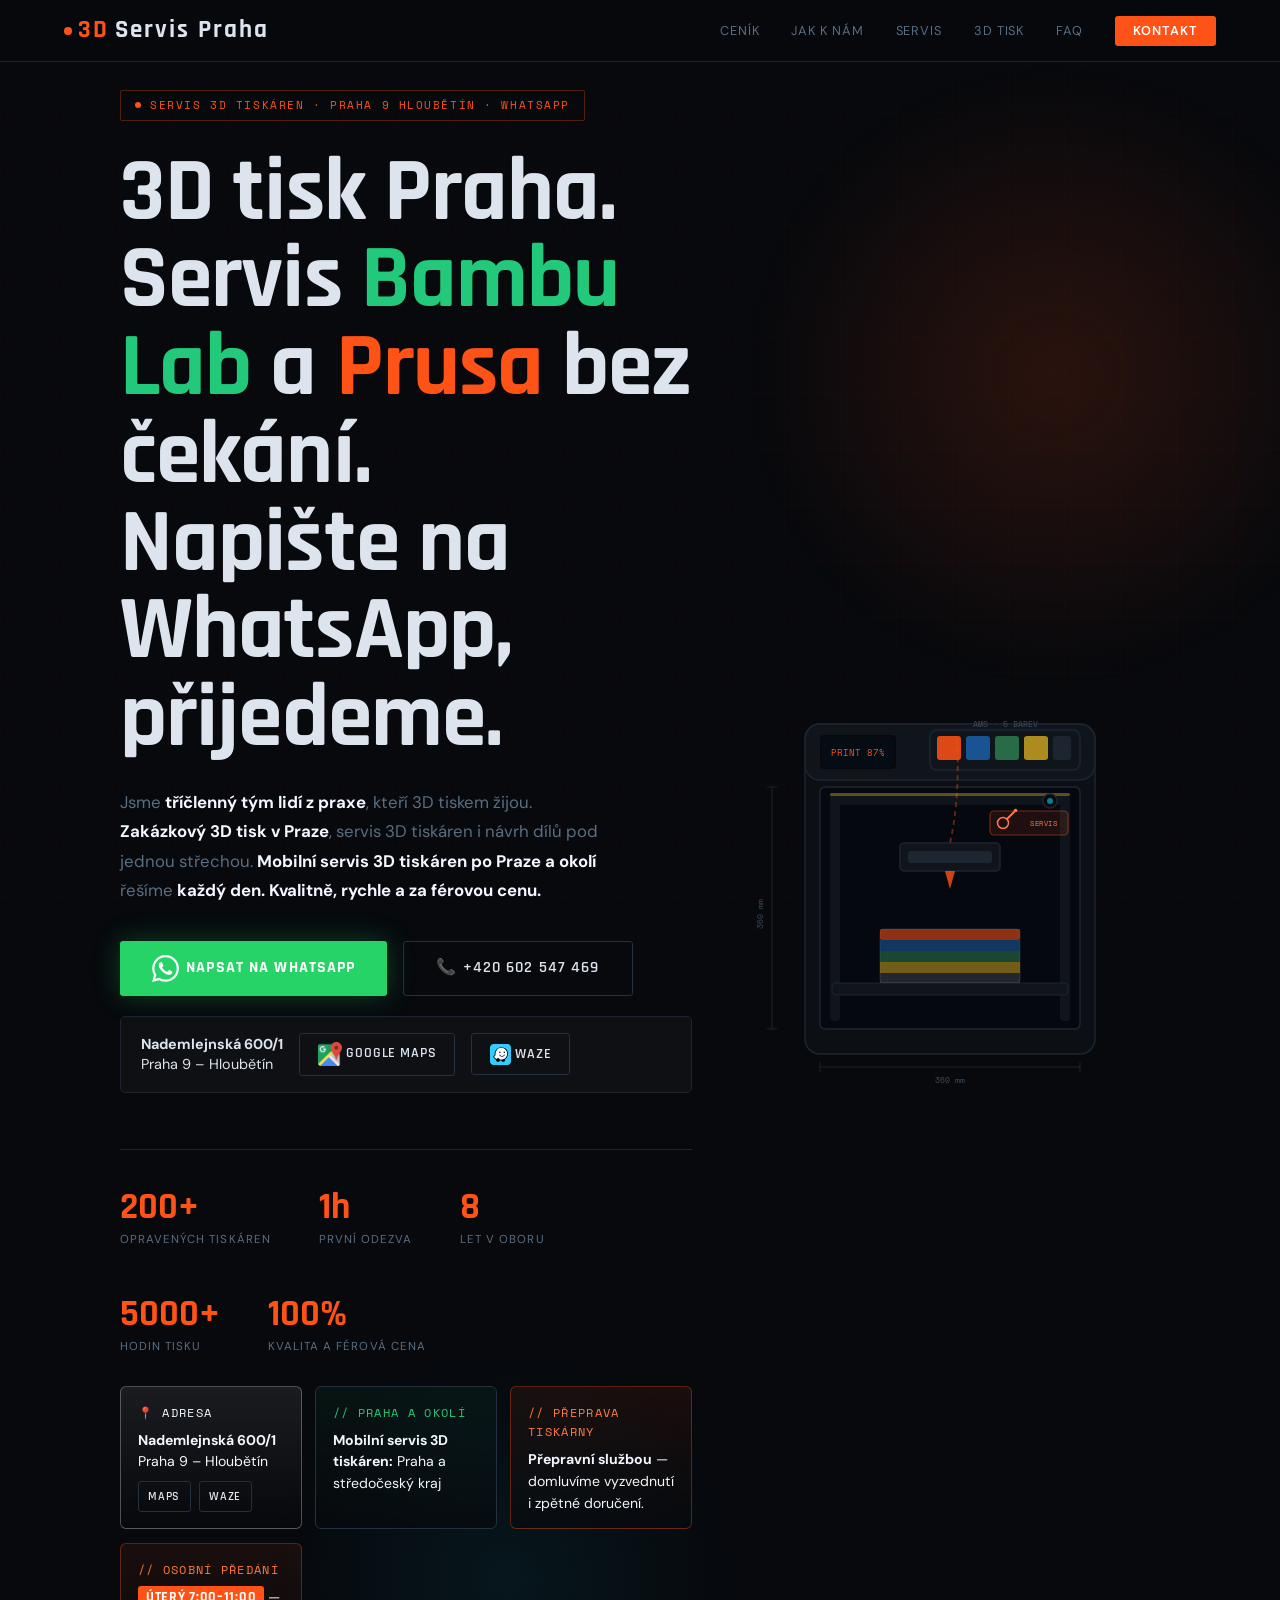
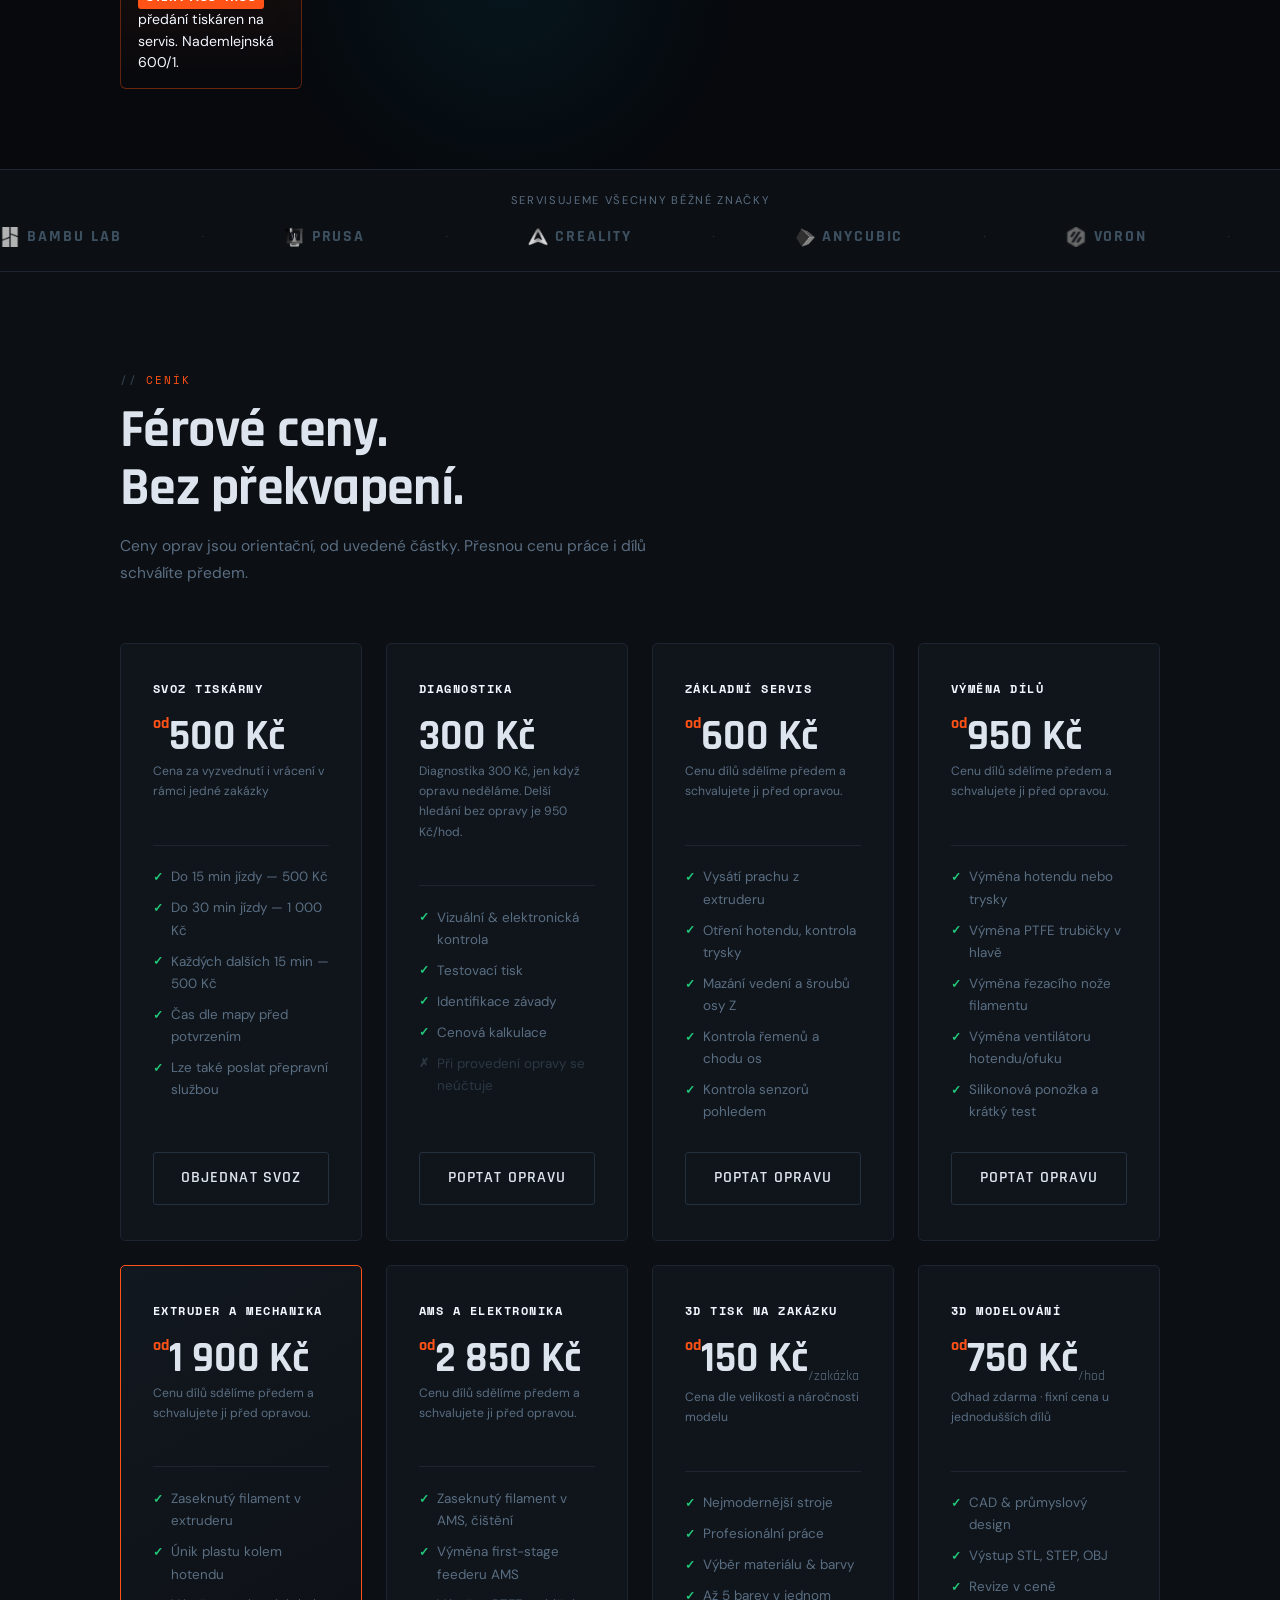
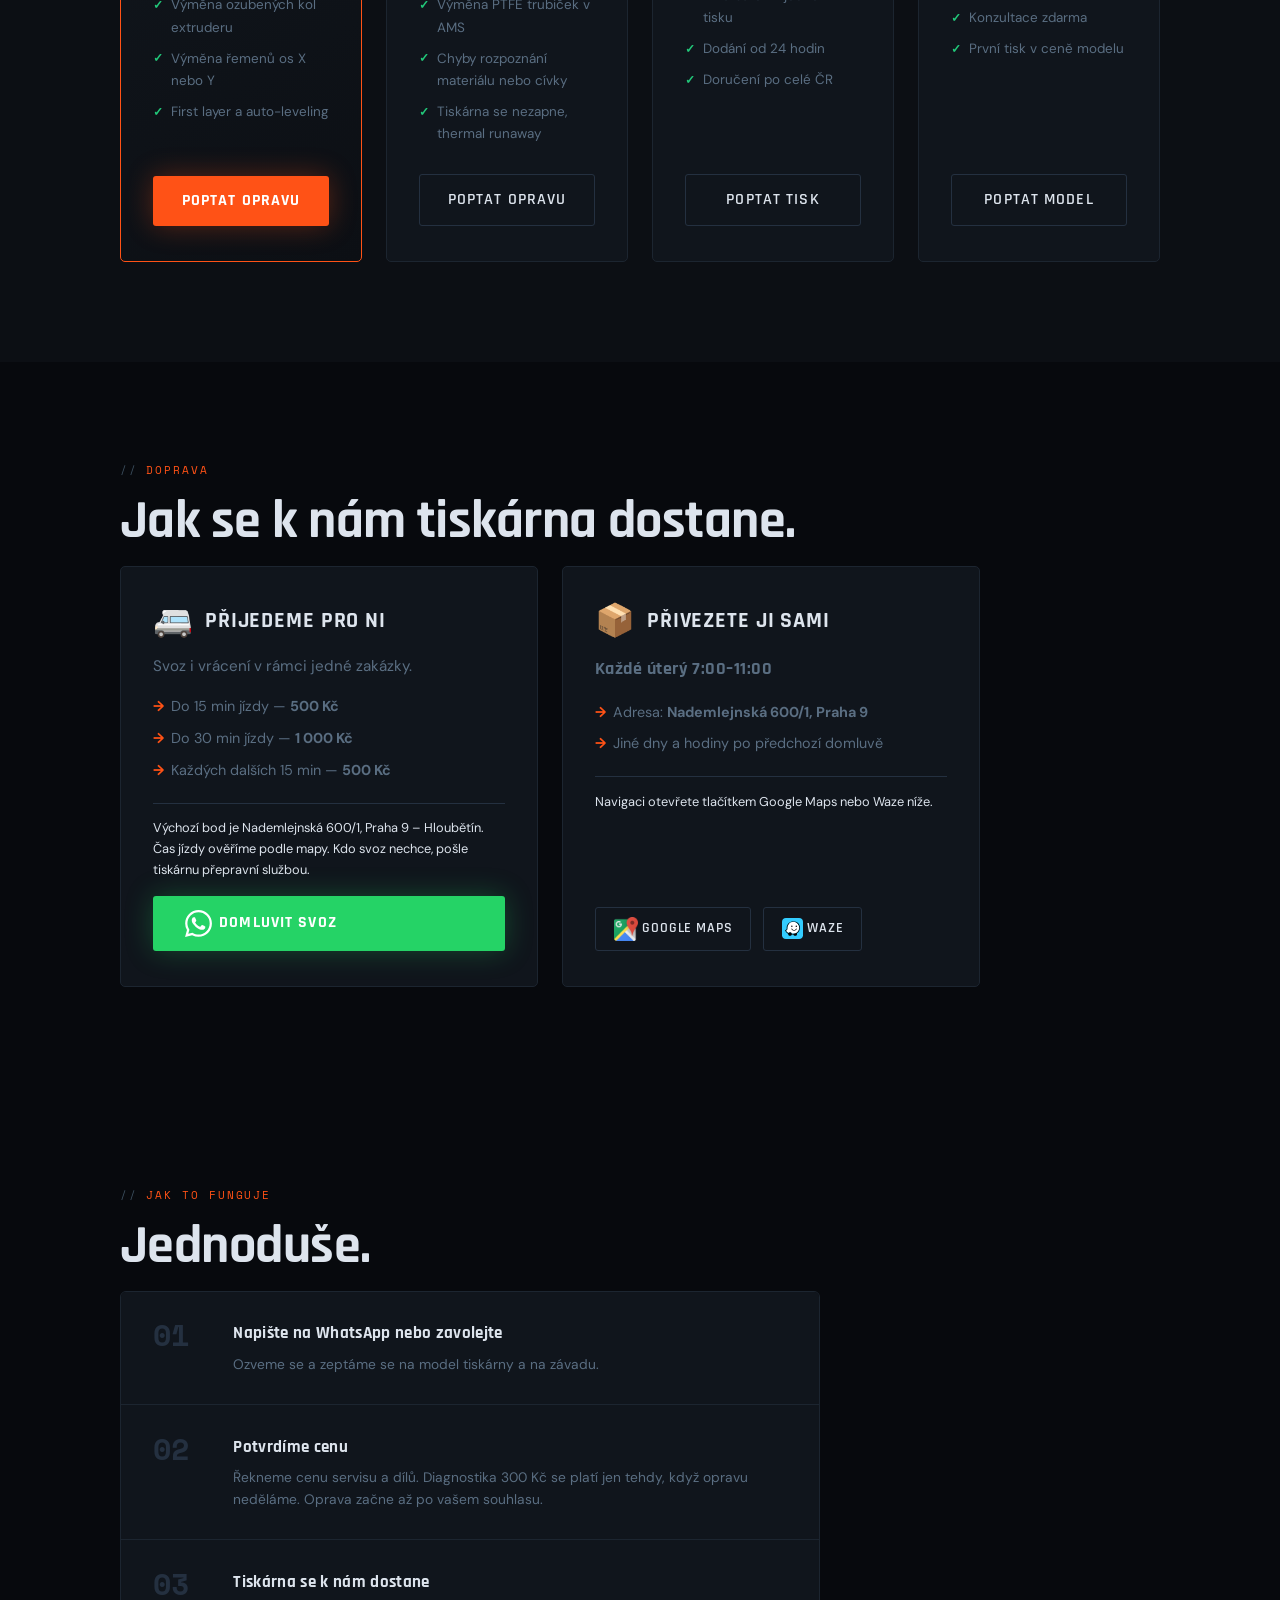
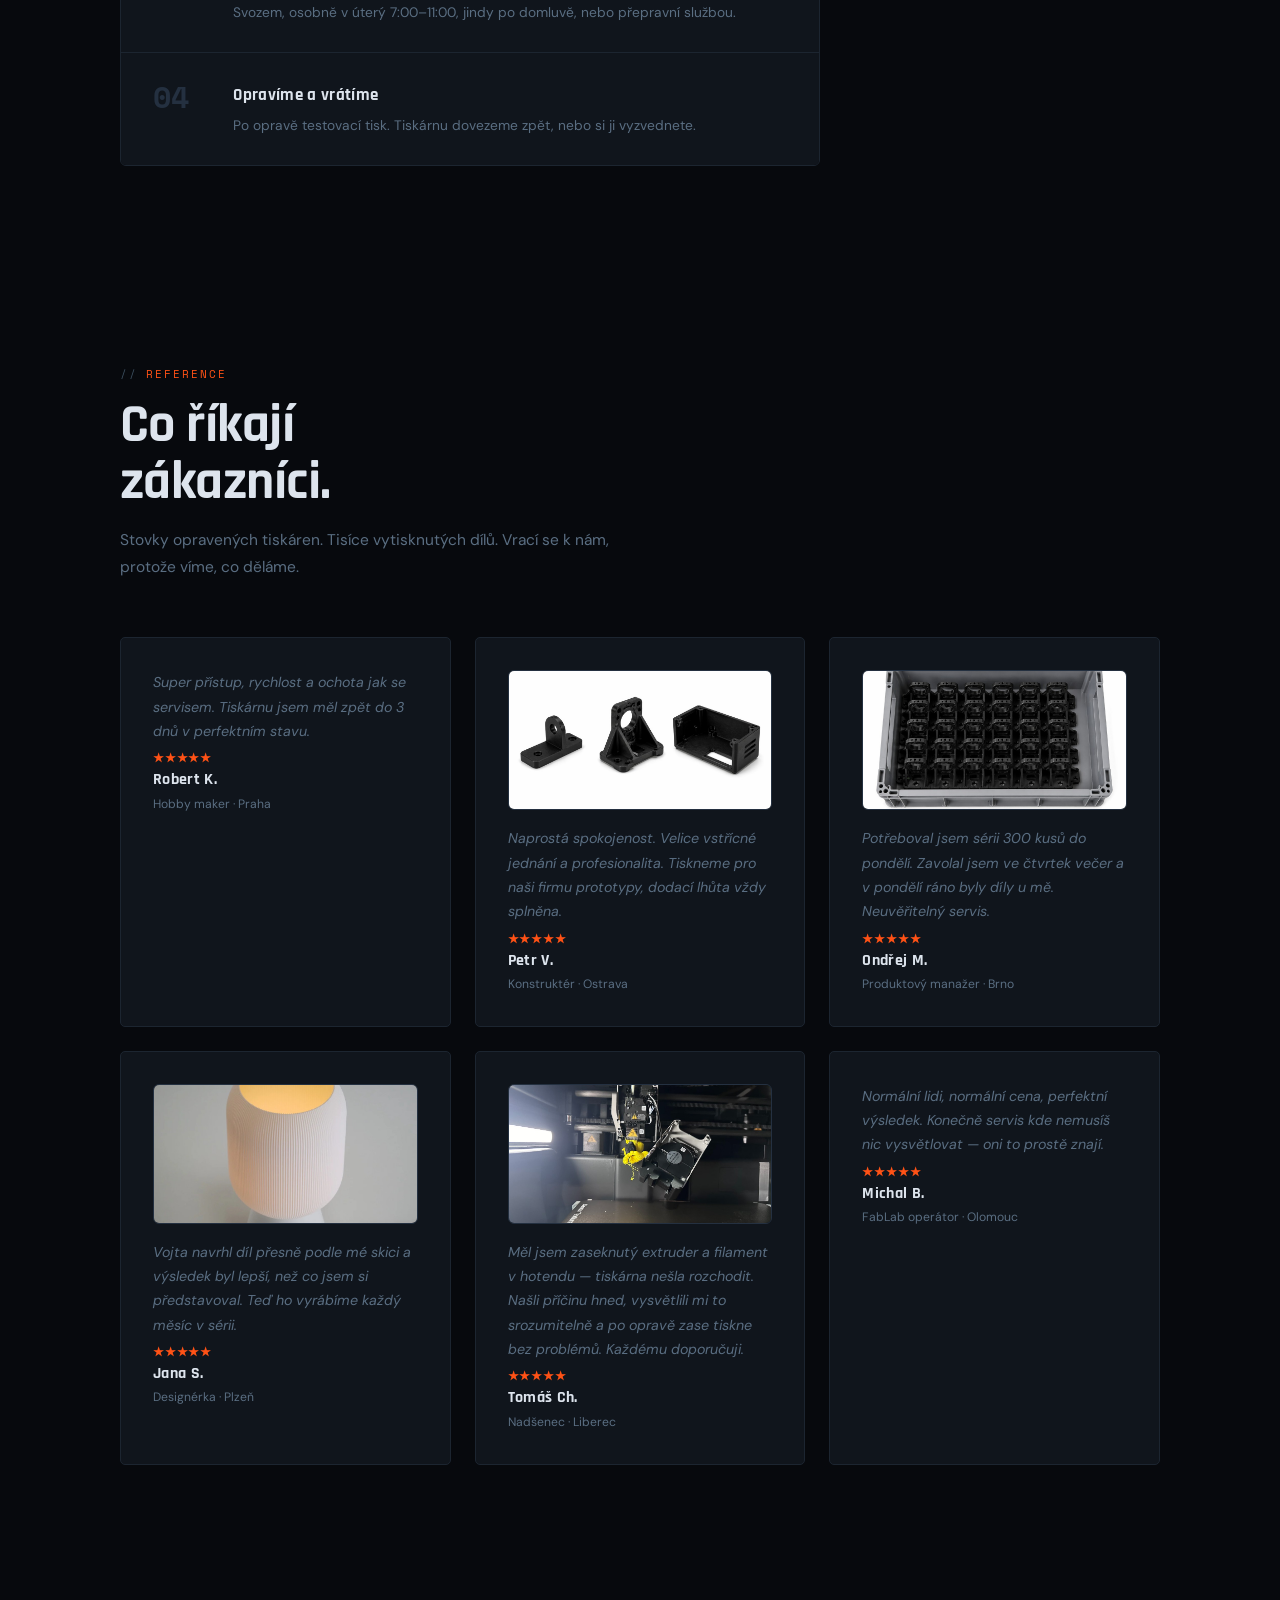
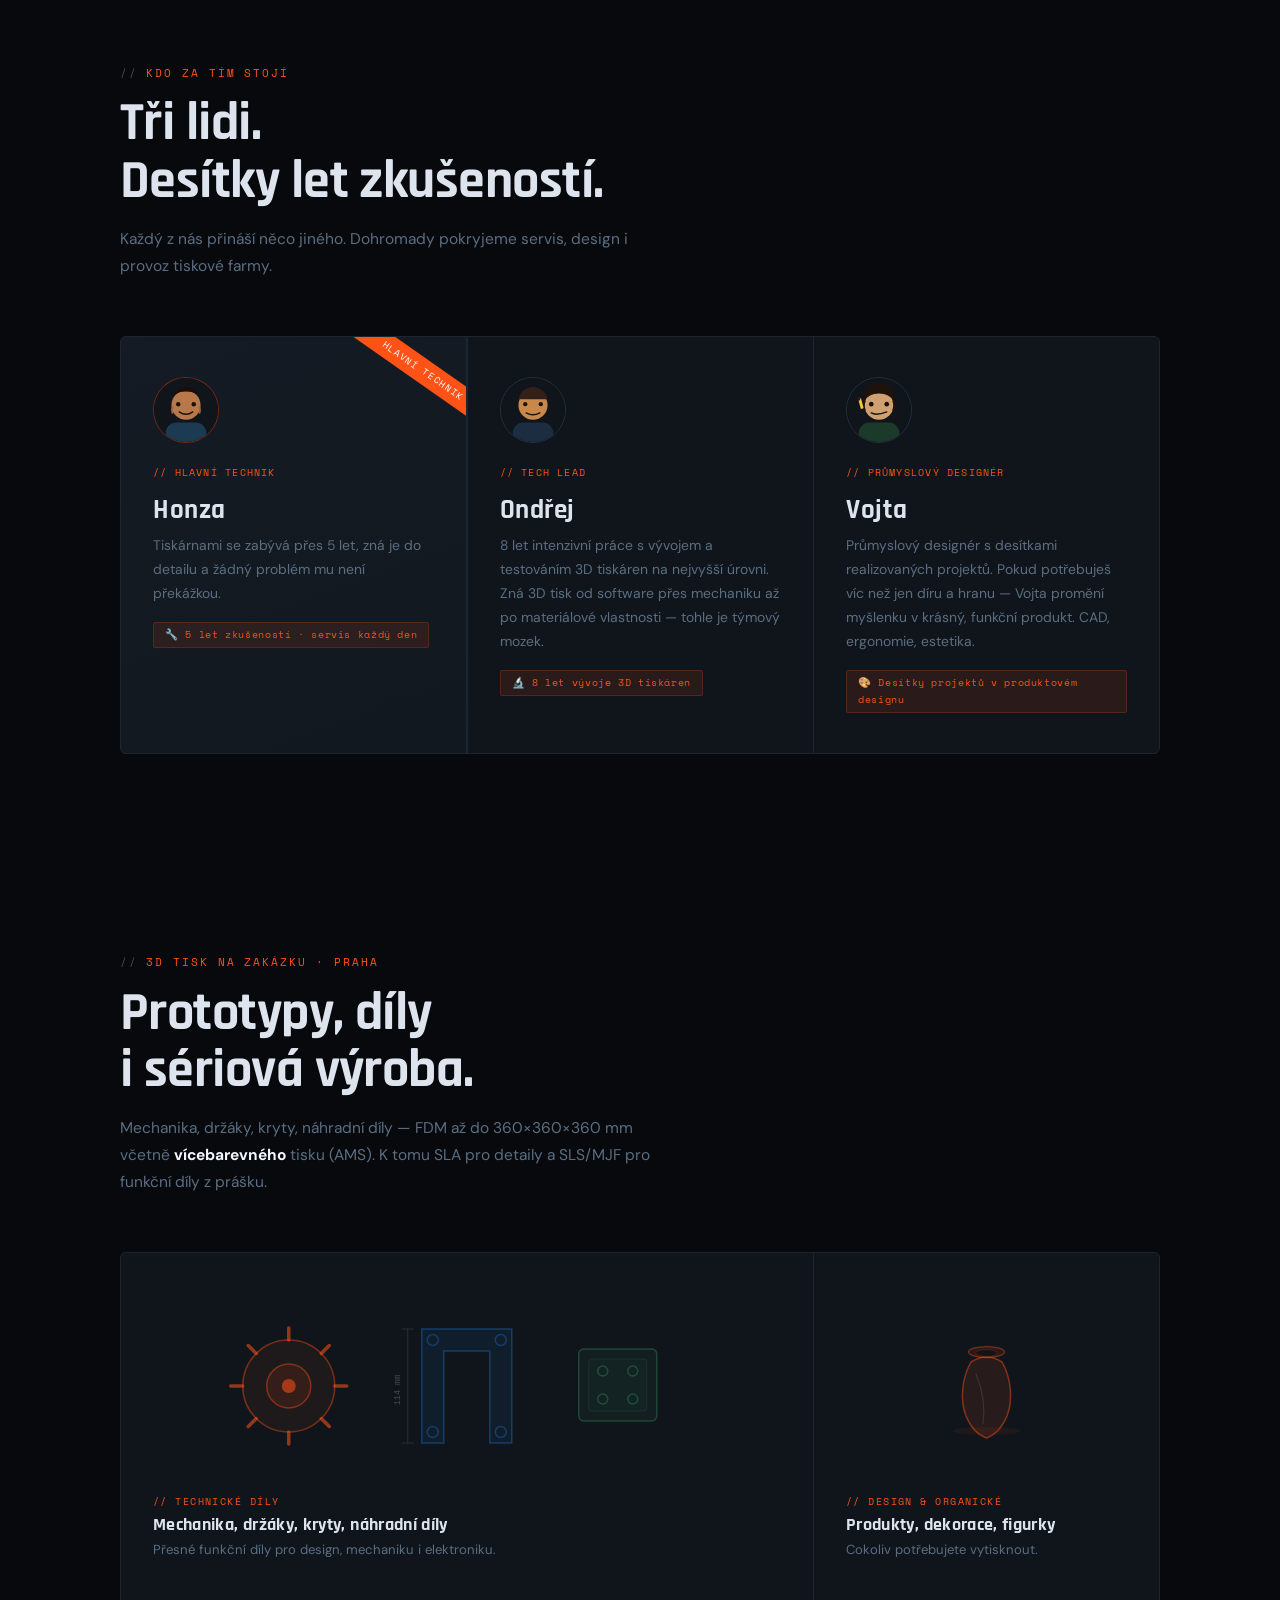
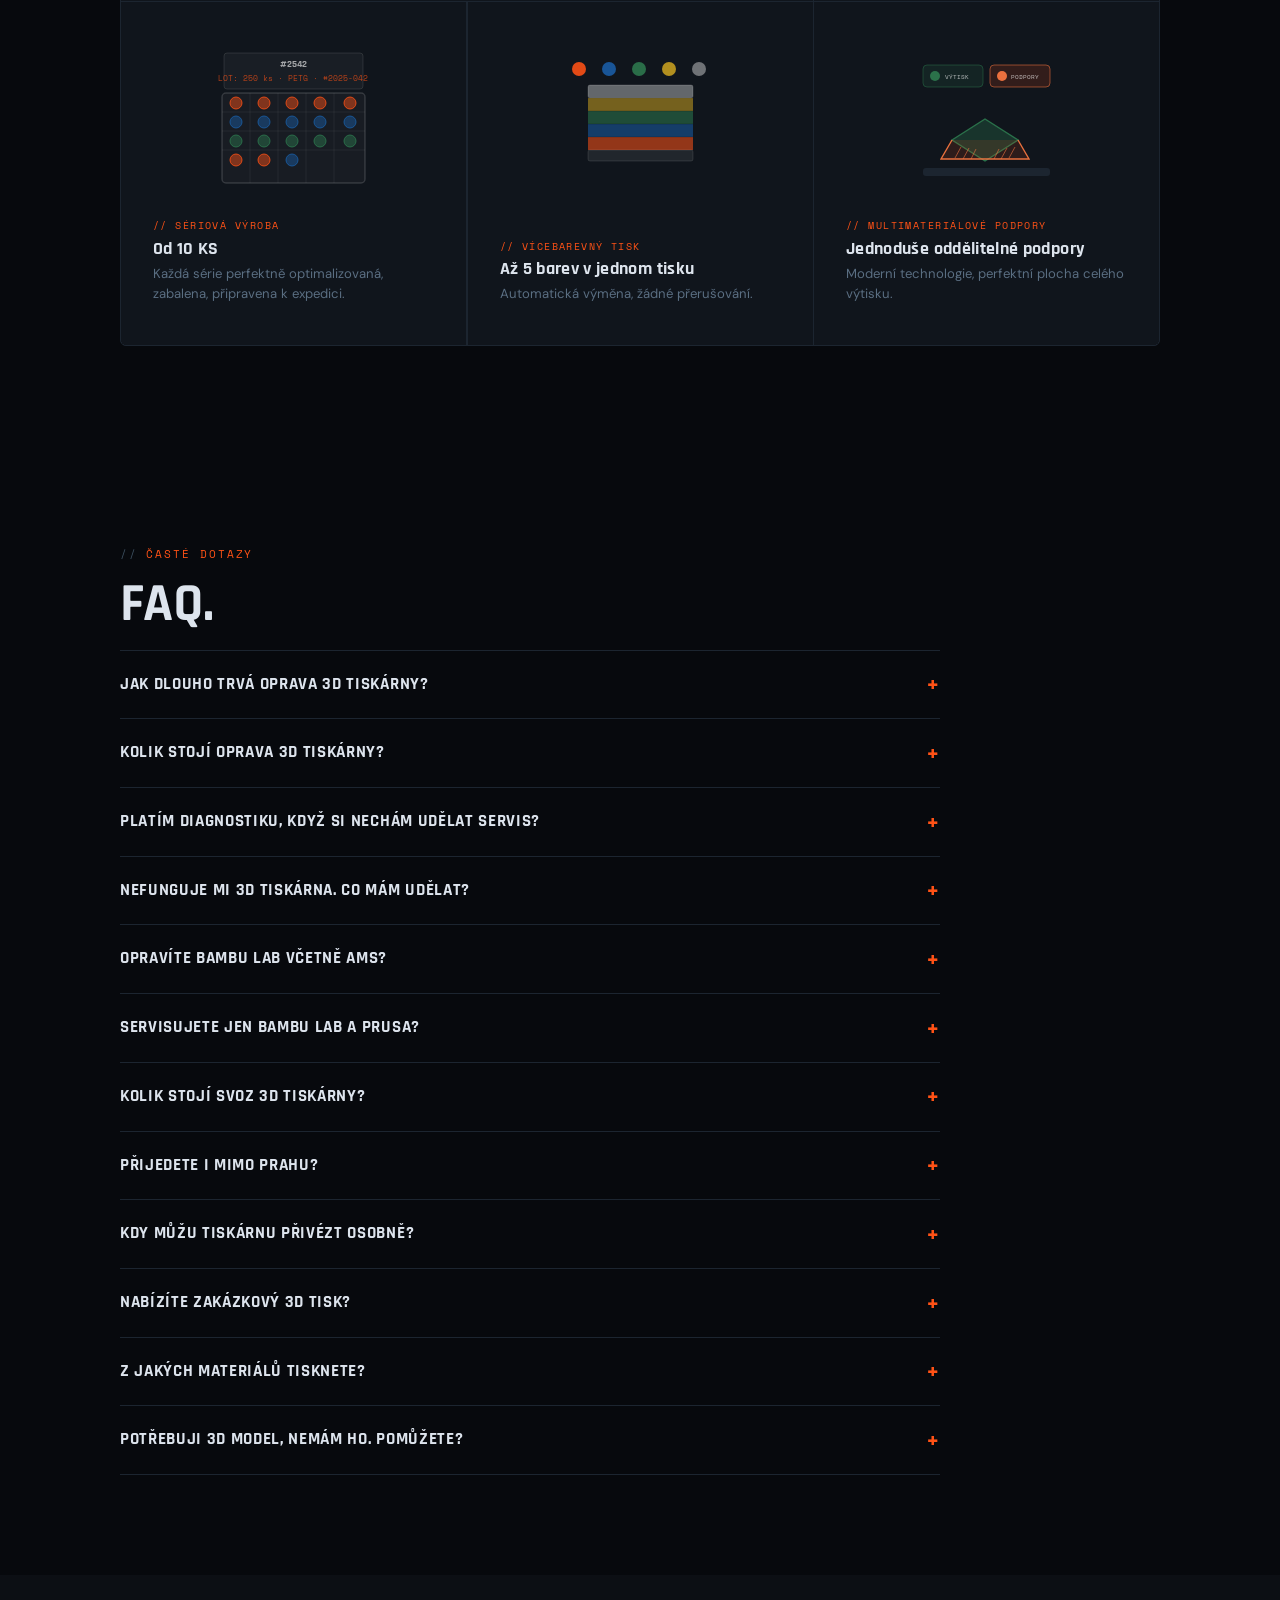
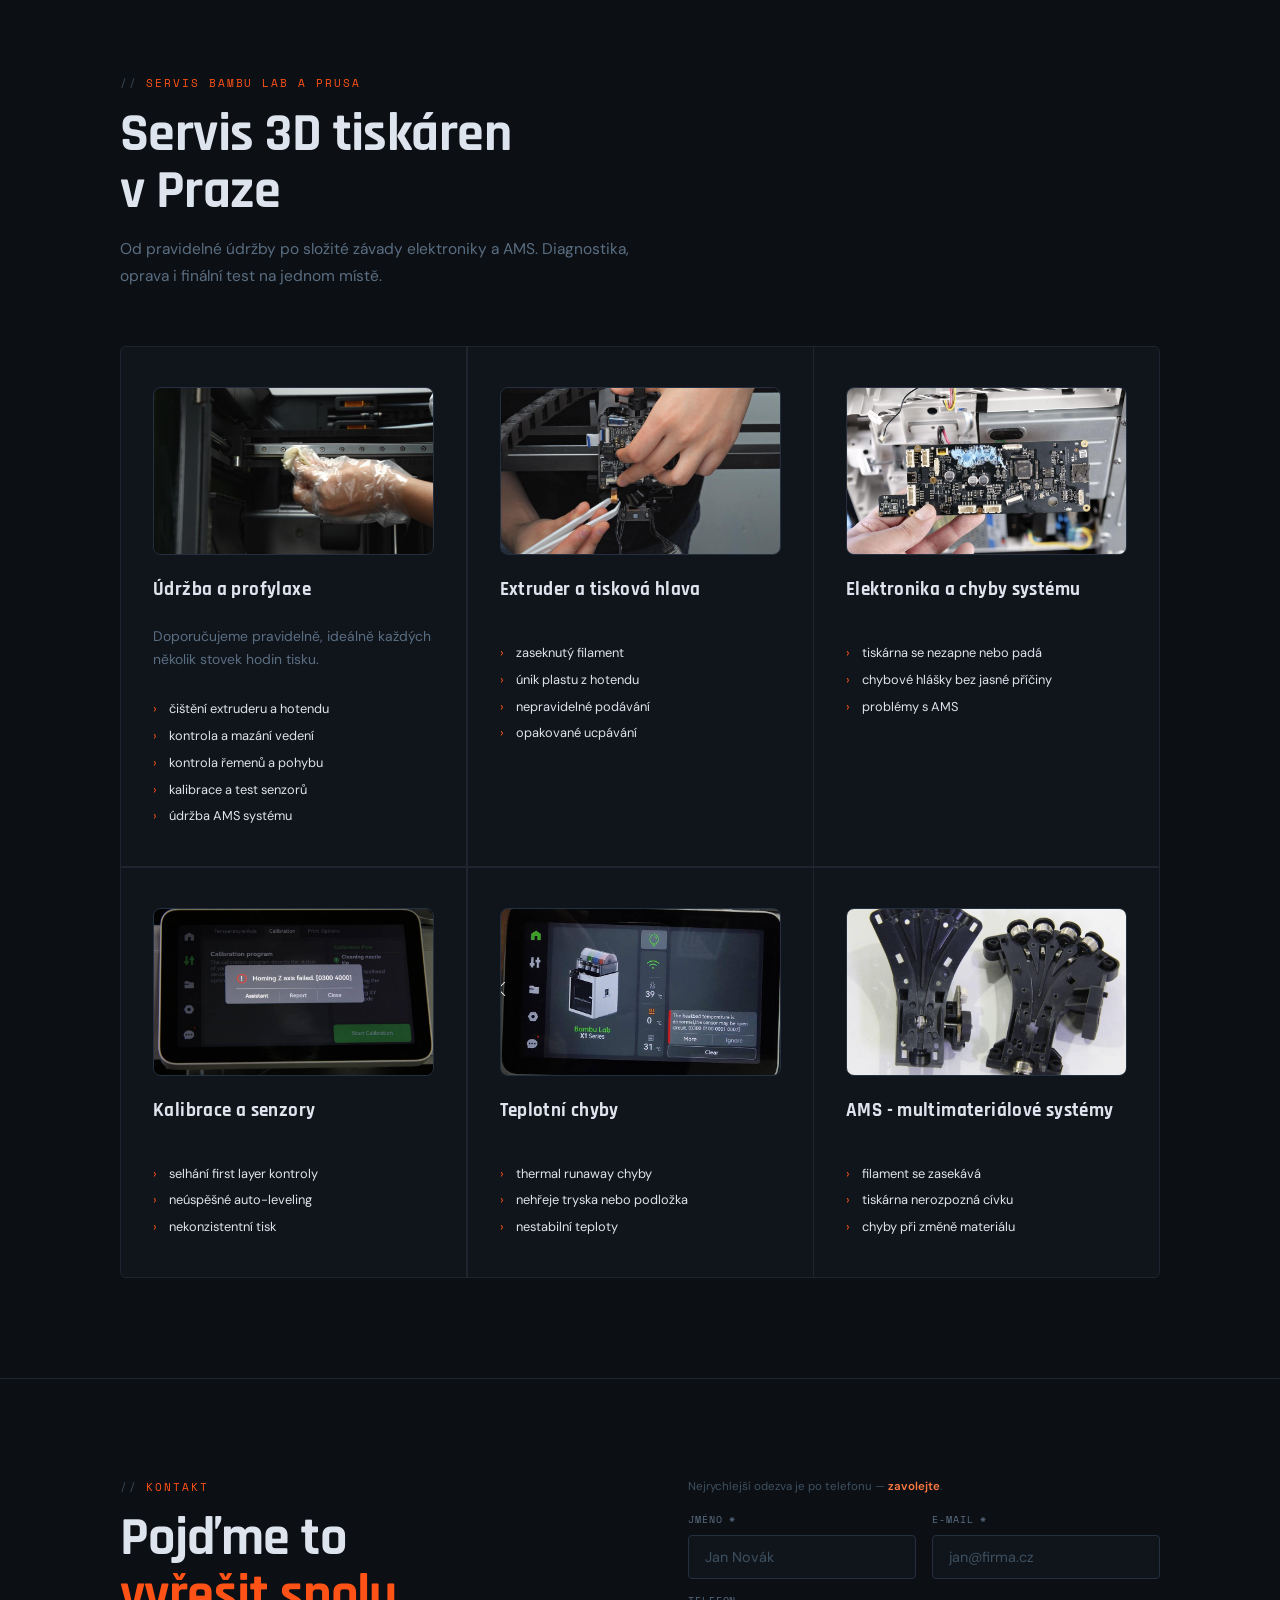
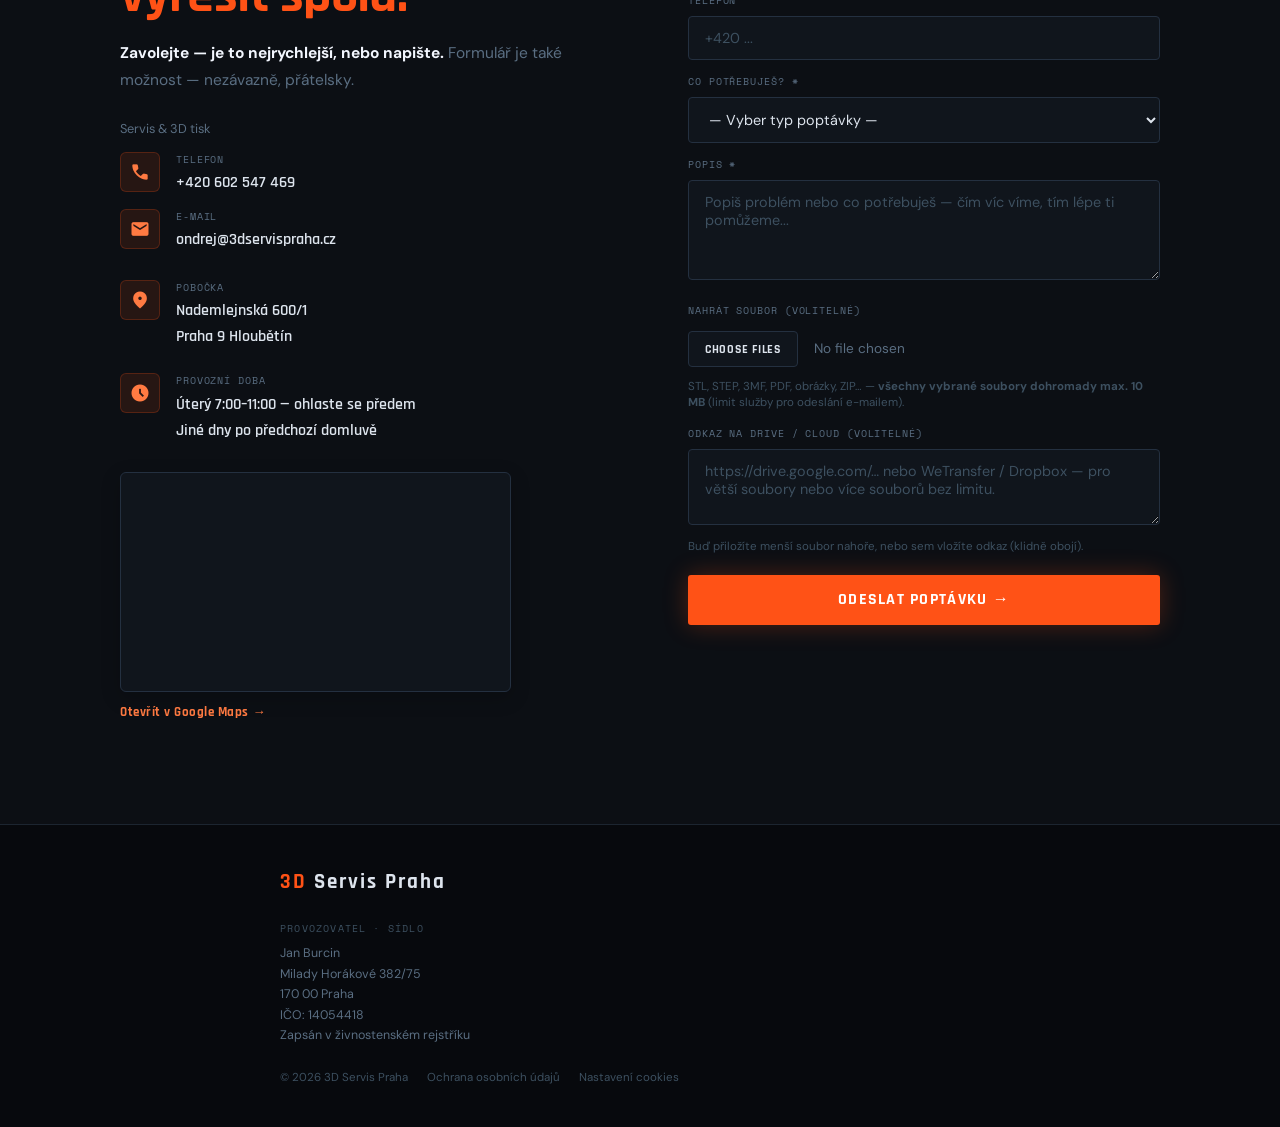
==== commit 8b2674f3: "Add živnostenský rejstřík note to footer Co-Authored-By: Claude Sonnet 4.6 <noreply@anthropic.com> C" ====
--- a/index.html
+++ b/index.html
@@ -981,7 +981,7 @@
     <div class="flogo"><span class="logo-3d">3D</span> Servis Praha</div>
     <div class="f-company">
       <div class="f-company-label">Provozovatel · sídlo</div>
-      Jan Burcin<br>Milady Horákové 382/75<br>170 00 Praha<br>IČO: 14054418
+      Jan Burcin<br>Milady Horákové 382/75<br>170 00 Praha<br>IČO: 14054418<br>Zapsán v živnostenském rejstříku
     </div>
     <div class="f-legal">
       <span>© 2026 3D Servis Praha</span>
@@ -1019,7 +1019,7 @@
 document.querySelectorAll('.reveal').forEach(el=>io.observe(el));
 function animateCounters(){document.querySelectorAll('[data-target]').forEach(el=>{const t=+el.dataset.target,s=el.textContent.replace(/[0-9]/g,'');let start=null;const step=ts=>{if(!start)start=ts;const p=Math.min((ts-start)/1800,1),e=1-Math.pow(1-p,3);el.textContent=Math.round(e*t)+s;if(p<1)requestAnimationFrame(step)};requestAnimationFrame(step)})}
 new IntersectionObserver(es=>{if(es[0].isIntersecting)animateCounters()},{threshold:.5}).observe(document.querySelector('.hero-stats'));
-const FORMSUBMIT_EMAIL='info@3dservis.cz';
+const FORMSUBMIT_EMAIL='ondrej@3dservispraha.cz';
 async function handleForm(e){
   e.preventDefault();
   const form=e.target;
--- a/css/main.css
+++ b/css/main.css
@@ -194,7 +194,7 @@
 .pr-val sub{font-size:.9rem;color:var(--muted);font-weight:400}
 .pr-note{font-size:.76rem;color:var(--muted);margin-bottom:1.4rem}
 .pr-div{border:none;border-top:1px solid var(--border);margin:1.3rem 0}
-.pr-feats{list-style:none;display:flex;flex-direction:column;gap:.55rem;margin-bottom:1.8rem}
+.pr-feats{list-style:none;display:flex;flex-direction:column;gap:.55rem;margin-bottom:0;flex:1;padding-bottom:1.8rem}
 .pr-feats li{font-size:.84rem;color:var(--muted);display:flex;align-items:flex-start;gap:.5rem}
 .pr-feats li::before{content:'✓';color:var(--green);font-weight:700;flex-shrink:0;font-size:.78rem;margin-top:.05rem}
 .pr-feats li.no{opacity:.38}
